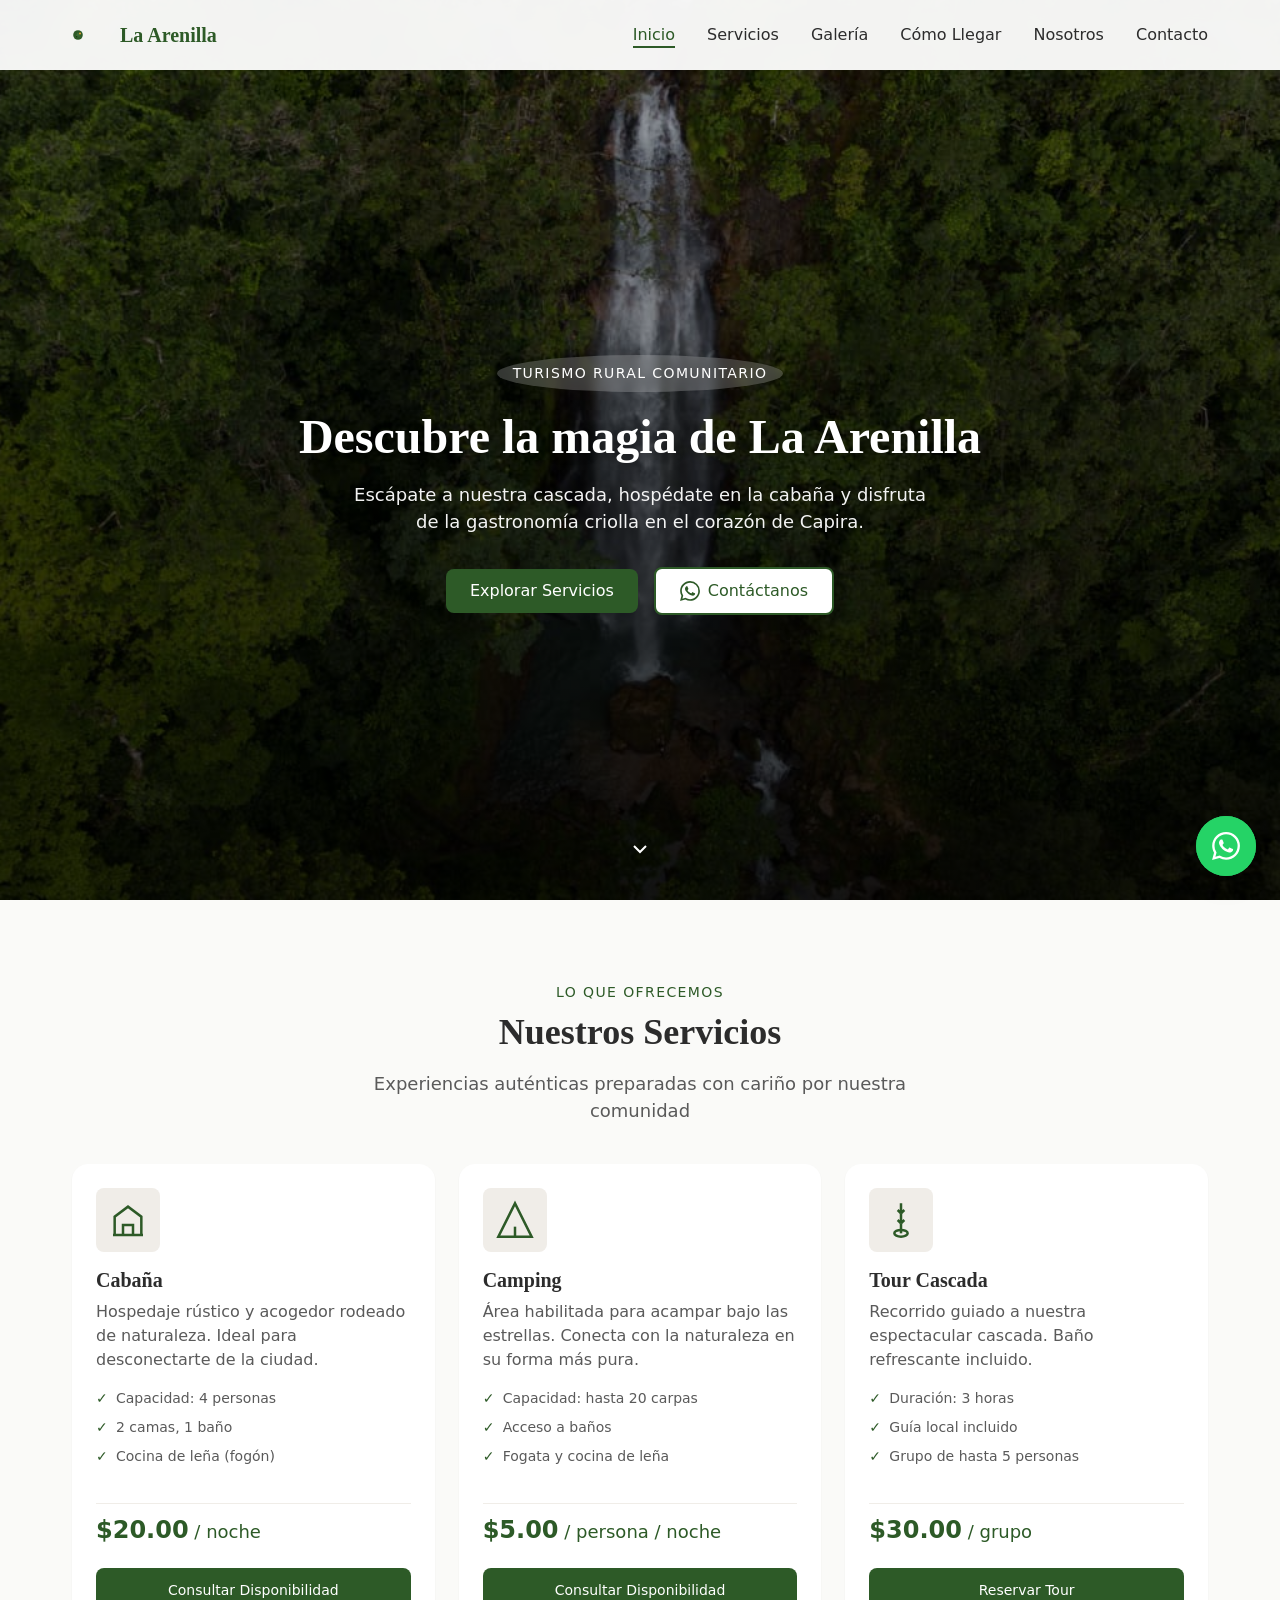
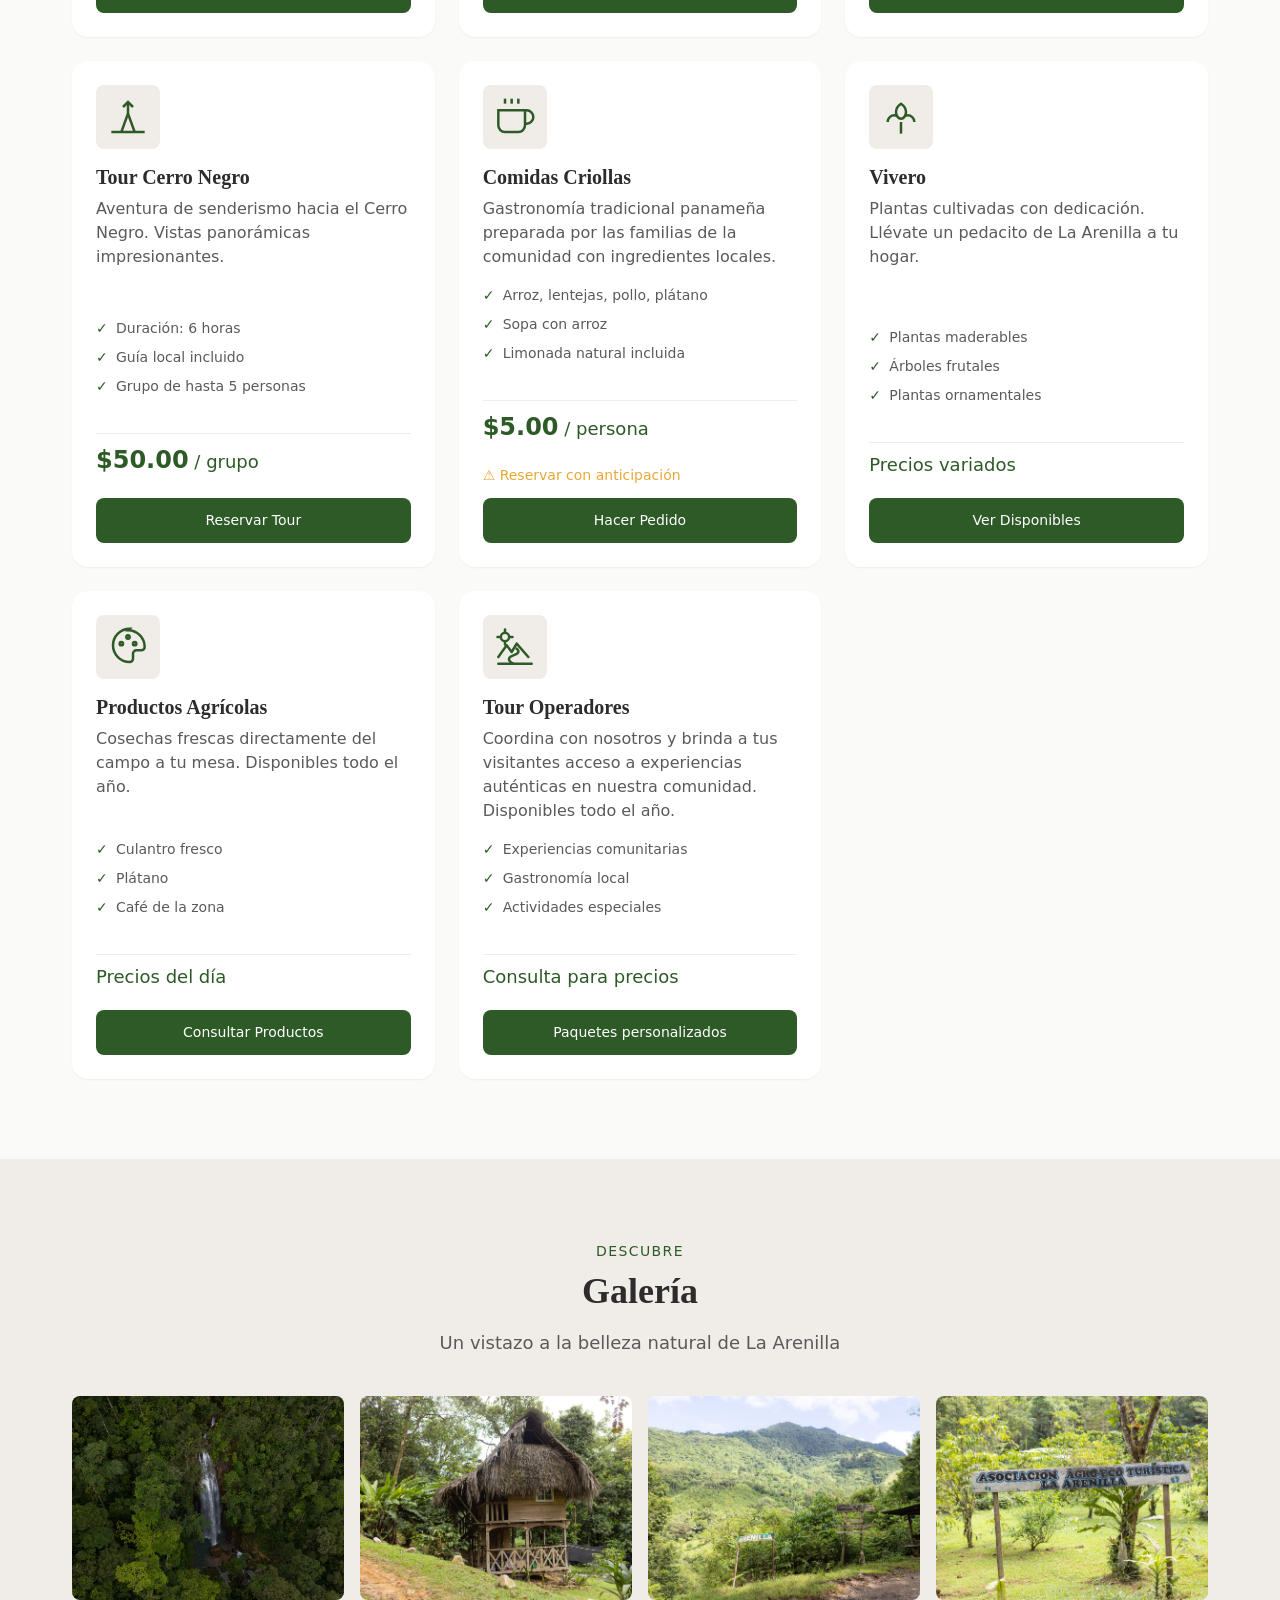
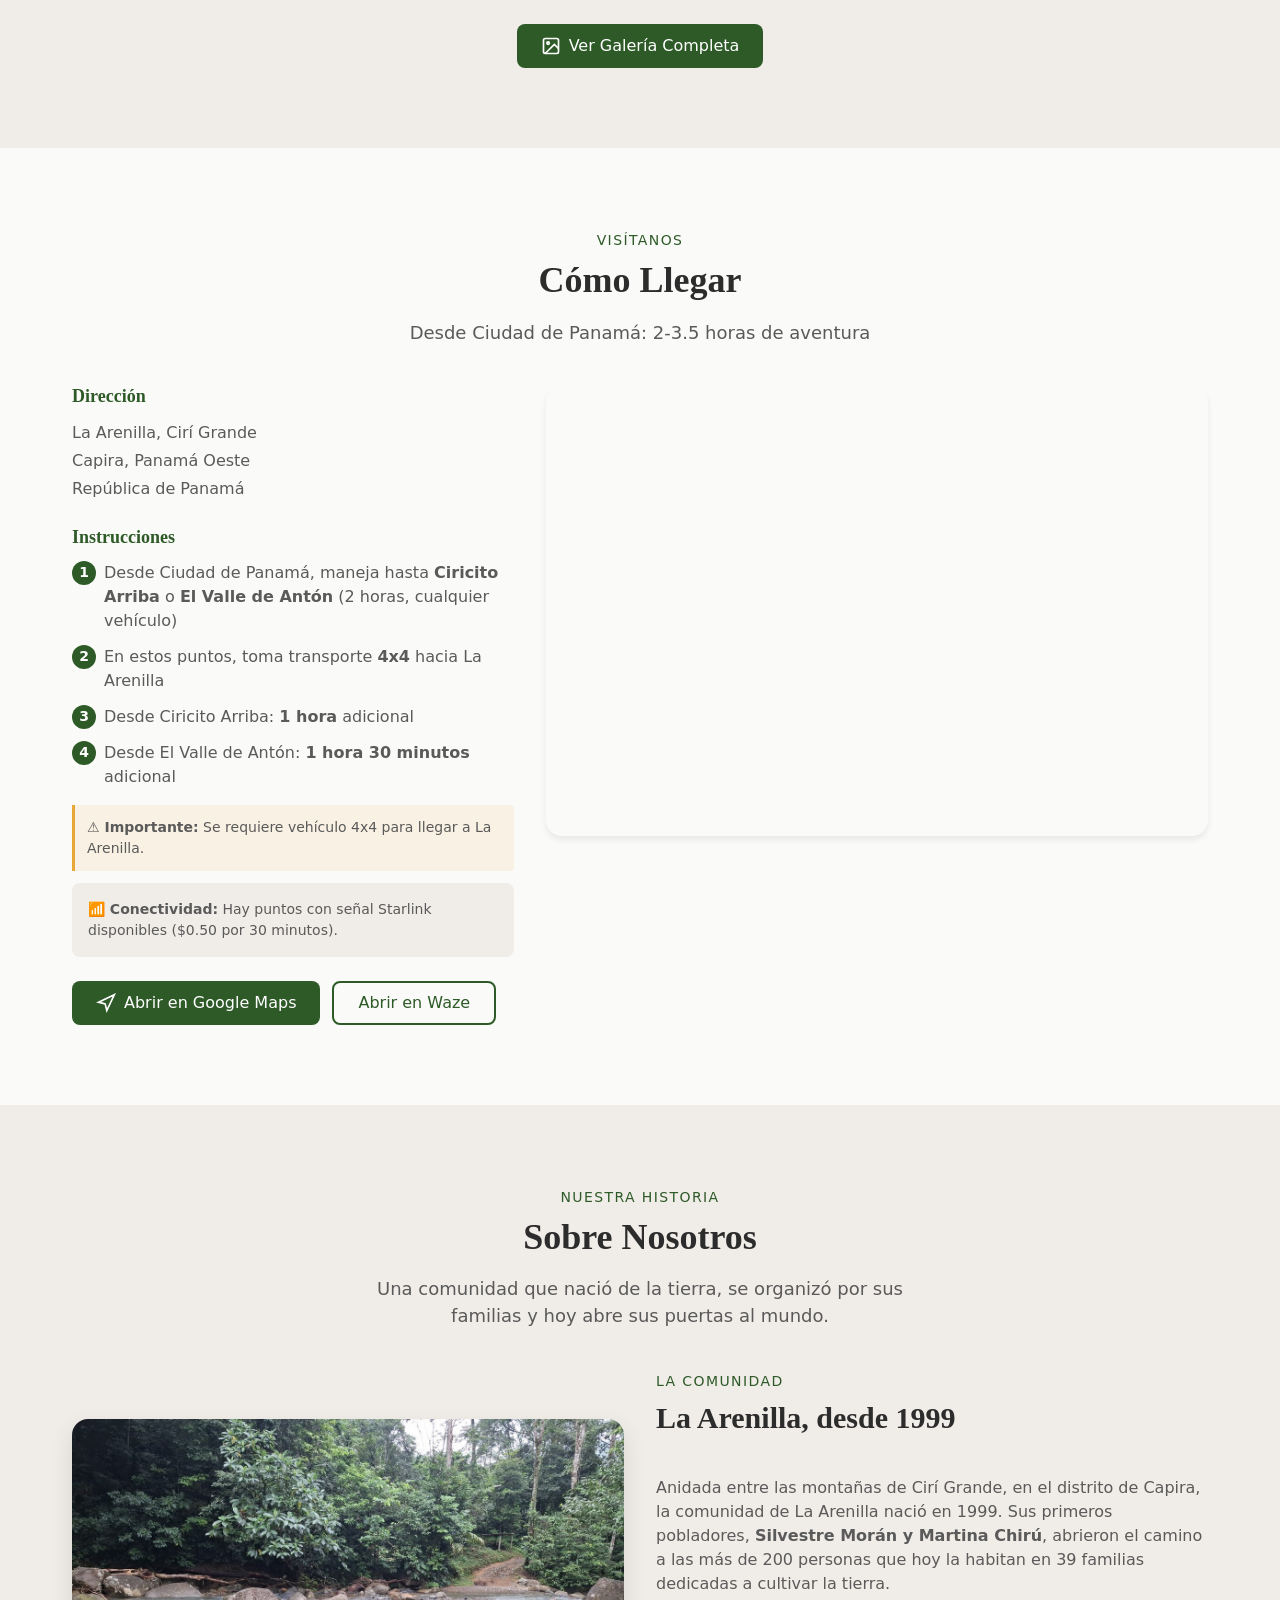
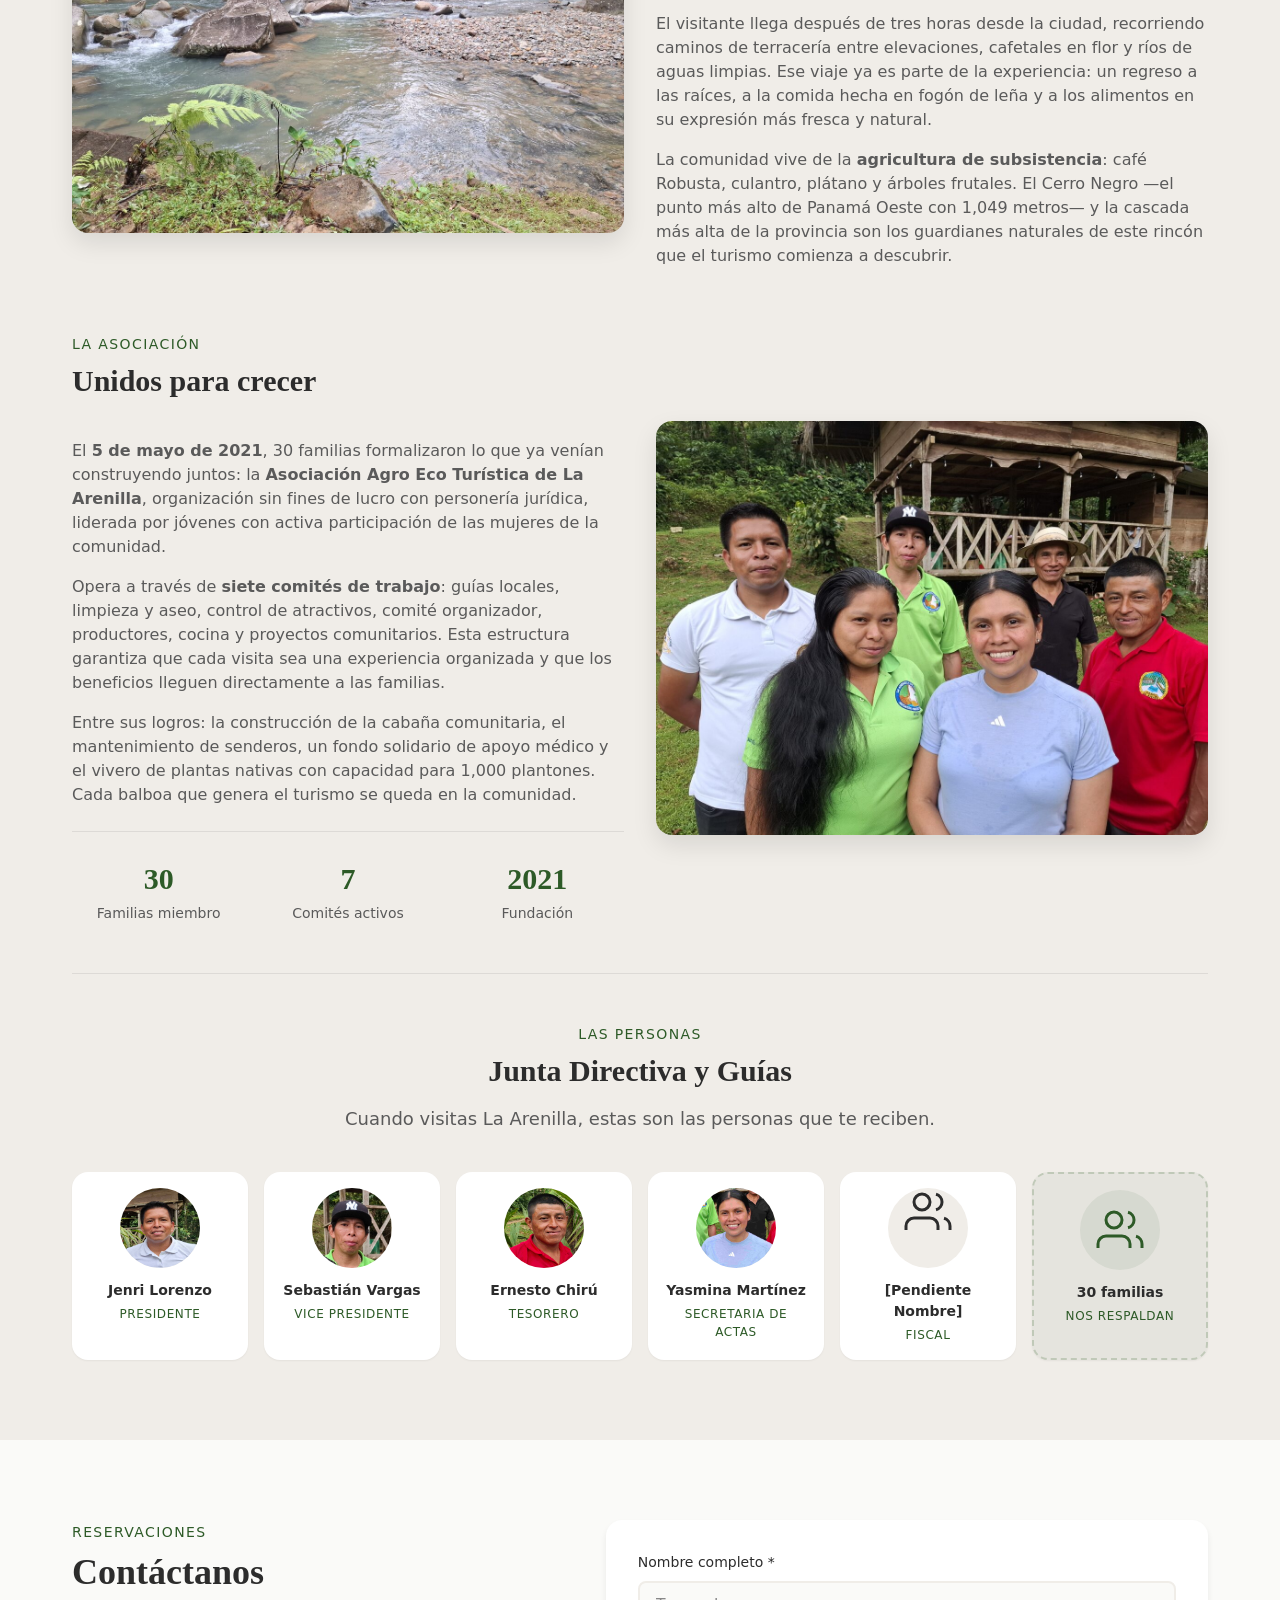
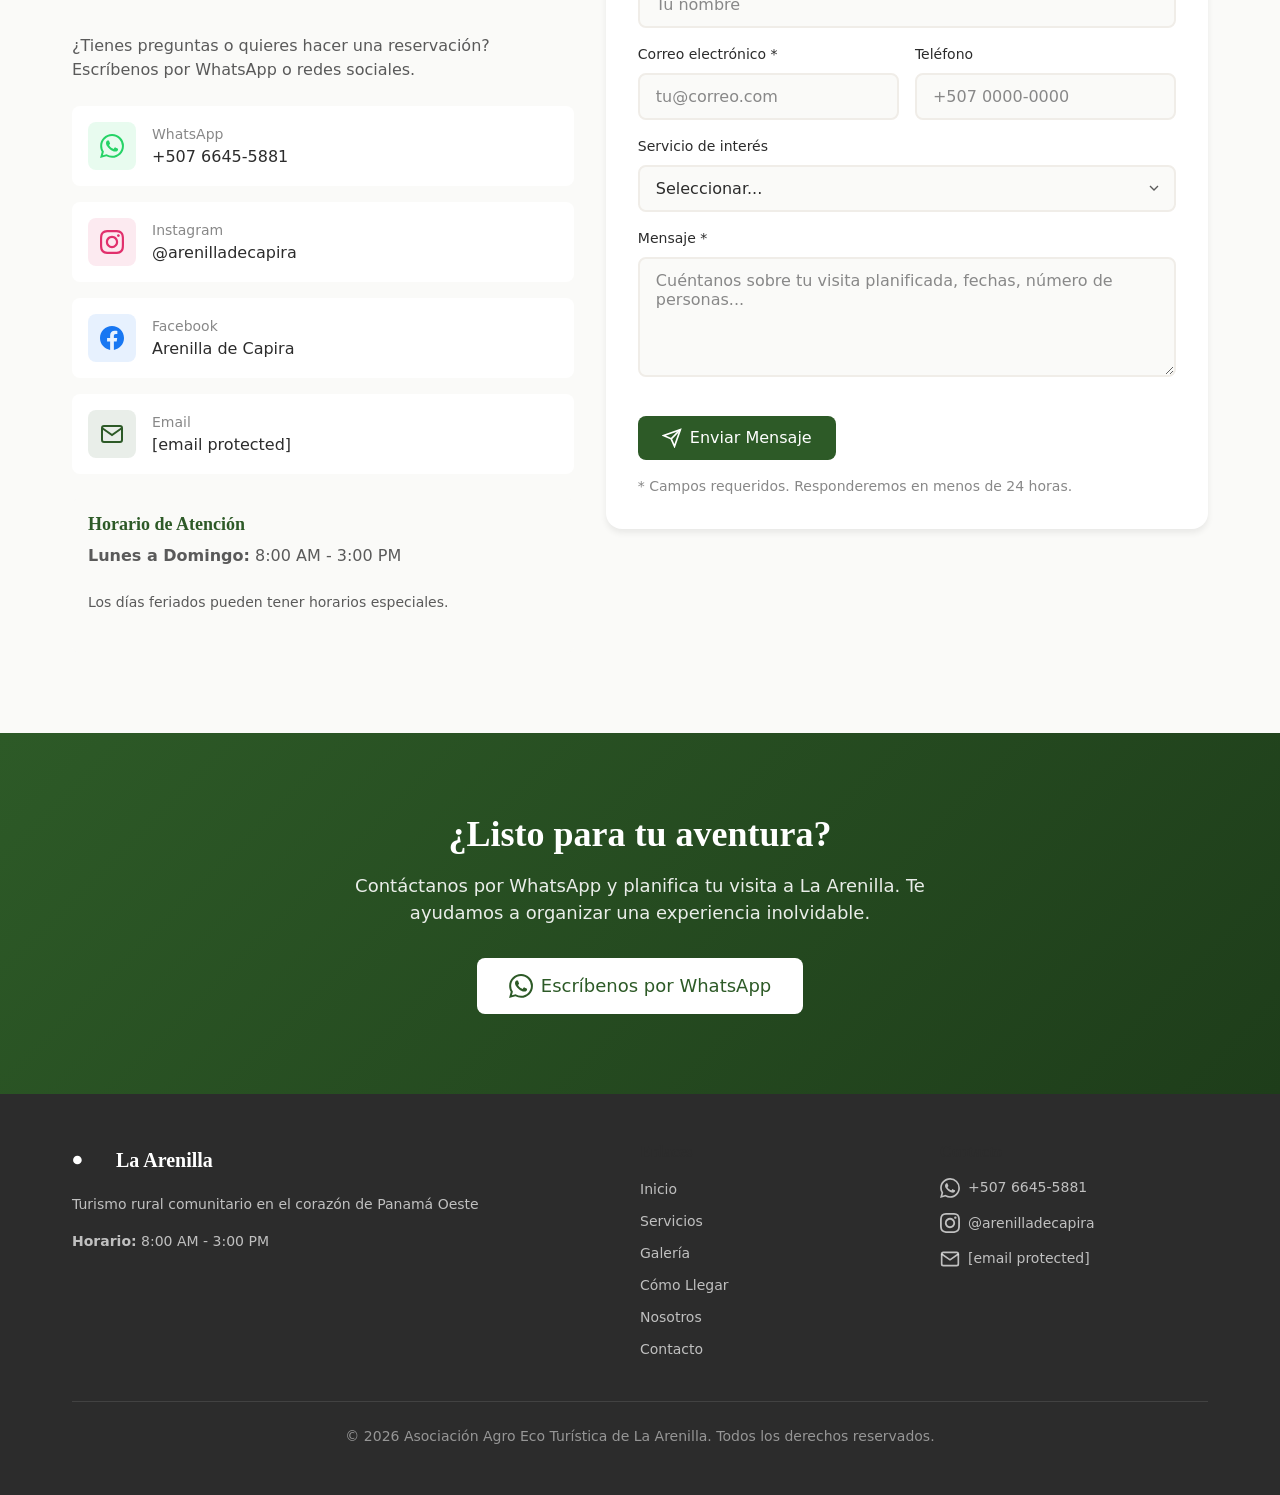
==== docs/index.html @ 71d69a24 "actualizacion precios tour operadores" ====
<!DOCTYPE html>
<html lang="es">
<head>
    <!-- Google tag (gtag.js) -->
    <script async src="https://www.googletagmanager.com/gtag/js?id=G-XRJ4J4N73L"></script>
    <script>
        window.dataLayer = window.dataLayer || [];
        function gtag(){dataLayer.push(arguments);}
        gtag('js', new Date());
        gtag('config', 'G-XRJ4J4N73L');
    </script>
    
    <meta charset="UTF-8">
    <meta name="viewport" content="width=device-width, initial-scale=1.0">
    <meta name="description" content="La Arenilla - Turismo rural comunitario en Capira, Panamá Oeste. Cascada, cabaña, camping, guías turísticos, comidas criollas y productos agrícolas frescos.">
    <meta name="keywords" content="turismo rural Panamá, ecoturismo Capira, camping Panamá Oeste, agroturismo Panamá, cabaña rural Panamá, cascada La Arenilla">
    <meta name="author" content="Asociación Agro Eco Turística de La Arenilla">
    <meta name="robots" content="index, follow">
    
    <!-- Open Graph -->
    <meta property="og:title" content="La Arenilla - Turismo Rural Comunitario">
    <meta property="og:description" content="Vive la experiencia del campo panameño. Cascada, cabaña, camping, guías turísticos y gastronomía criolla en Capira.">
    <meta property="og:image" content="assets/img/hero.jpg">
    <meta property="og:url" content="https://arenilla.online/">
    <meta property="og:type" content="website">
    <meta property="og:locale" content="es_PA">
    
    <!-- Favicon -->
    <link rel="icon" type="image/svg+xml" href="assets/favicon.svg">
    <link rel="apple-touch-icon" href="assets/apple-touch-icon.png">
    
    <!-- Preconnect para Google Maps -->
    <link rel="preconnect" href="https://maps.googleapis.com">
    
    <!-- CSS -->
    <link rel="stylesheet" href="css/styles.css">
    
    <title>La Arenilla | Turismo Rural en Capira, Panamá</title>
    
    <!-- Schema.org - Negocio Local -->
    <script type="application/ld+json">
    {
        "@context": "https://schema.org",
        "@type": "TouristAttraction",
        "name": "Asociación Agro Eco Turística de La Arenilla",
        "description": "Turismo rural comunitario con cascada, cabaña, camping, guías turísticos y gastronomía criolla en Capira, Panamá Oeste.",
        "address": {
            "@type": "PostalAddress",
            "addressLocality": "La Arenilla, Cirí Grande",
            "addressRegion": "Panamá Oeste",
            "addressCountry": "PA"
        },
        "geo": {
            "@type": "GeoCoordinates",
            "latitude": "8.721775",
            "longitude": "-80.100841"
        },
        "openingHours": "Mo-Su 08:00-15:00",
        "telephone": "+507-6645-5881",
        "email": "contacto@arenilla.online",
        "priceRange": "$",
        "image": "assets/img/hero.jpg",
        "sameAs": [
            "https://instagram.com/arenilladecapira",
            "https://www.facebook.com/100057382001965"
        ],
        "amenityFeature": [
            {"@type": "LocationFeatureSpecification", "name": "Cascada"},
            {"@type": "LocationFeatureSpecification", "name": "Cabaña"},
            {"@type": "LocationFeatureSpecification", "name": "Área de Camping"},
            {"@type": "LocationFeatureSpecification", "name": "Guías Turísticos"},
            {"@type": "LocationFeatureSpecification", "name": "Restaurante"}
        ]
    }
    </script>
</head>
<body>
    <!-- Navegación Principal -->
    <header class="header" id="header">
        <nav class="nav container">
            <a href="#" class="nav__logo">
                <img src="assets/img/logo.svg" alt="La Arenilla" class="nav__logo-img">
                <span class="nav__logo-text">La Arenilla</span>
            </a>
            
            <div class="nav__menu" id="nav-menu">
                <ul class="nav__list">
                    <li class="nav__item">
                        <a href="#inicio" class="nav__link active">Inicio</a>
                    </li>
                    <li class="nav__item">
                        <a href="#servicios" class="nav__link">Servicios</a>
                    </li>
                    <li class="nav__item">
                        <a href="#galeria" class="nav__link">Galería</a>
                    </li>
                    <li class="nav__item">
                        <a href="#ubicacion" class="nav__link">Cómo Llegar</a>
                    </li>
                    <li class="nav__item">
                        <a href="#nosotros" class="nav__link">Nosotros</a>
                    </li>
                    <li class="nav__item">
                        <a href="#contacto" class="nav__link">Contacto</a>
                    </li>
                </ul>
                
                <button class="nav__close" id="nav-close" aria-label="Cerrar menú">
                    <svg width="24" height="24" viewBox="0 0 24 24" fill="none" stroke="currentColor" stroke-width="2">
                        <line x1="18" y1="6" x2="6" y2="18"></line>
                        <line x1="6" y1="6" x2="18" y2="18"></line>
                    </svg>
                </button>
            </div>
            
            <button class="nav__toggle" id="nav-toggle" aria-label="Abrir menú">
                <svg width="24" height="24" viewBox="0 0 24 24" fill="none" stroke="currentColor" stroke-width="2">
                    <line x1="3" y1="6" x2="21" y2="6"></line>
                    <line x1="3" y1="12" x2="21" y2="12"></line>
                    <line x1="3" y1="18" x2="21" y2="18"></line>
                </svg>
            </button>
        </nav>
    </header>

    <main>
        <!-- Hero Section -->
        <section class="hero" id="inicio">
            <div class="hero__bg">
                <picture>
                    <source srcset="assets/img/hero.jpg" media="(min-width: 769px)">
                    <img src="assets/img/hero.jpg" alt="Cascada de La Arenilla vista aérea" class="hero__img" loading="eager">
                </picture>
                <div class="hero__overlay"></div>
            </div>
            
            <div class="hero__content container">
                <span class="hero__badge">Turismo Rural Comunitario</span>
                <h1 class="hero__title">Descubre la magia de La Arenilla</h1>
                <p class="hero__description">
                    Escápate a nuestra cascada, hospédate en la cabaña y disfruta 
                    de la gastronomía criolla en el corazón de Capira.
                </p>
                <div class="hero__actions">
                    <a href="#servicios" class="btn btn--primary">Explorar Servicios</a>
                    <a href="https://wa.me/50766455881?text=Hola,%20me%20interesa%20visitar%20La%20Arenilla" 
                       class="btn btn--secondary" 
                       target="_blank" 
                       rel="noopener noreferrer">
                        <svg width="20" height="20" viewBox="0 0 24 24" fill="currentColor">
                            <path d="M17.472 14.382c-.297-.149-1.758-.867-2.03-.967-.273-.099-.471-.148-.67.15-.197.297-.767.966-.94 1.164-.173.199-.347.223-.644.075-.297-.15-1.255-.463-2.39-1.475-.883-.788-1.48-1.761-1.653-2.059-.173-.297-.018-.458.13-.606.134-.133.298-.347.446-.52.149-.174.198-.298.298-.497.099-.198.05-.371-.025-.52-.075-.149-.669-1.612-.916-2.207-.242-.579-.487-.5-.669-.51-.173-.008-.371-.01-.57-.01-.198 0-.52.074-.792.372-.272.297-1.04 1.016-1.04 2.479 0 1.462 1.065 2.875 1.213 3.074.149.198 2.096 3.2 5.077 4.487.709.306 1.262.489 1.694.625.712.227 1.36.195 1.871.118.571-.085 1.758-.719 2.006-1.413.248-.694.248-1.289.173-1.413-.074-.124-.272-.198-.57-.347m-5.421 7.403h-.004a9.87 9.87 0 01-5.031-1.378l-.361-.214-3.741.982.998-3.648-.235-.374a9.86 9.86 0 01-1.51-5.26c.001-5.45 4.436-9.884 9.888-9.884 2.64 0 5.122 1.03 6.988 2.898a9.825 9.825 0 012.893 6.994c-.003 5.45-4.437 9.884-9.885 9.884m8.413-18.297A11.815 11.815 0 0012.05 0C5.495 0 .16 5.335.157 11.892c0 2.096.547 4.142 1.588 5.945L.057 24l6.305-1.654a11.882 11.882 0 005.683 1.448h.005c6.554 0 11.89-5.335 11.893-11.893a11.821 11.821 0 00-3.48-8.413z"/>
                        </svg>
                        Contáctanos
                    </a>
                </div>
            </div>
            
            <a href="#servicios" class="hero__scroll" aria-label="Ir a servicios">
                <svg width="24" height="24" viewBox="0 0 24 24" fill="none" stroke="currentColor" stroke-width="2">
                    <polyline points="6 9 12 15 18 9"></polyline>
                </svg>
            </a>
        </section>

        <!-- Servicios -->
        <section class="servicios section" id="servicios">
            <div class="container">
                <header class="section__header">
                    <span class="section__badge">Lo que ofrecemos</span>
                    <h2 class="section__title">Nuestros Servicios</h2>
                    <p class="section__description">
                        Experiencias auténticas preparadas con cariño por nuestra comunidad
                    </p>
                </header>
                
                <div class="servicios__grid">
                    <!-- Cabaña -->
                    <article class="servicio-card">
                        <div class="servicio-card__icon">
                            <svg width="40" height="40" viewBox="0 0 24 24" fill="none" stroke="currentColor" stroke-width="1.5">
                                <path d="M3 21h18M4 21V10l8-6 8 6v11M9 21v-6h6v6"/>
                            </svg>
                        </div>
                        <h3 class="servicio-card__title">Cabaña</h3>
                        <p class="servicio-card__description">
                            Hospedaje rústico y acogedor rodeado de naturaleza. 
                            Ideal para desconectarte de la ciudad.
                        </p>
                        <ul class="servicio-card__features">
                            <li>Capacidad: 4 personas</li>
                            <li>2 camas, 1 baño</li>
                            <li>Cocina de leña (fogón)</li>
                        </ul>
                        <p class="servicio-card__precio"><strong>$20.00</strong> / noche</p>
                        <a href="https://wa.me/50766455881?text=Hola,%20me%20interesa%20reservar%20la%20cabaña" 
                           class="servicio-card__btn" 
                           target="_blank" 
                           rel="noopener noreferrer">
                            Consultar Disponibilidad
                        </a>
                    </article>
                    
                    <!-- Camping -->
                    <article class="servicio-card">
                        <div class="servicio-card__icon">
                            <svg width="40" height="40" viewBox="0 0 24 24" fill="none" stroke="currentColor" stroke-width="1.5">
                                <path d="M12 2L2 22h20L12 2z"/>
                                <path d="M12 22v-6"/>
                            </svg>
                        </div>
                        <h3 class="servicio-card__title">Camping</h3>
                        <p class="servicio-card__description">
                            Área habilitada para acampar bajo las estrellas. 
                            Conecta con la naturaleza en su forma más pura.
                        </p>
                        <ul class="servicio-card__features">
                            <li>Capacidad: hasta 20 carpas</li>
                            <li>Acceso a baños</li>
                            <li>Fogata y cocina de leña</li>
                        </ul>
                        <p class="servicio-card__precio"><strong>$5.00</strong> / persona / noche</p>
                        <a href="https://wa.me/50766455881?text=Hola,%20me%20interesa%20el%20área%20de%20camping" 
                           class="servicio-card__btn" 
                           target="_blank" 
                           rel="noopener noreferrer">
                            Consultar Disponibilidad
                        </a>
                    </article>
                    
                    <!-- Tour Cascada -->
                    <article class="servicio-card">
                        <div class="servicio-card__icon">
                            <svg width="40" height="40" viewBox="0 0 24 24" fill="none" stroke="currentColor" stroke-width="1.5">
                                <path d="M12 2v6m0 0l-2-2m2 2l2-2"/>
                                <path d="M12 8v6m0 0l-2-2m2 2l2-2"/>
                                <path d="M12 14v6"/>
                                <ellipse cx="12" cy="20" rx="4" ry="2"/>
                            </svg>
                        </div>
                        <h3 class="servicio-card__title">Tour Cascada</h3>
                        <p class="servicio-card__description">
                            Recorrido guiado a nuestra espectacular cascada. 
                            Baño refrescante incluido.
                        </p>
                        <ul class="servicio-card__features">
                            <li>Duración: 3 horas</li>
                            <li>Guía local incluido</li>
                            <li>Grupo de hasta 5 personas</li>
                        </ul>
                        <p class="servicio-card__precio"><strong>$30.00</strong> / grupo</p>
                        <a href="https://wa.me/50766455881?text=Hola,%20me%20interesa%20el%20tour%20a%20la%20cascada" 
                           class="servicio-card__btn" 
                           target="_blank" 
                           rel="noopener noreferrer">
                            Reservar Tour
                        </a>
                    </article>
                    
                    <!-- Tour Cerro Negro -->
                    <article class="servicio-card">
                        <div class="servicio-card__icon">
                            <svg width="40" height="40" viewBox="0 0 24 24" fill="none" stroke="currentColor" stroke-width="1.5">
                                <path d="M8 21l4-11 4 11"/>
                                <path d="M2 21h20"/>
                                <path d="M12 10V3"/>
                                <path d="M9 6l3-3 3 3"/>
                            </svg>
                        </div>
                        <h3 class="servicio-card__title">Tour Cerro Negro</h3>
                        <p class="servicio-card__description">
                            Aventura de senderismo hacia el Cerro Negro. 
                            Vistas panorámicas impresionantes.
                        </p>
                        <ul class="servicio-card__features">
                            <li>Duración: 6 horas</li>
                            <li>Guía local incluido</li>
                            <li>Grupo de hasta 5 personas</li>
                        </ul>
                        <p class="servicio-card__precio"><strong>$50.00</strong> / grupo</p>
                        <a href="https://wa.me/50766455881?text=Hola,%20me%20interesa%20el%20tour%20al%20Cerro%20Negro" 
                           class="servicio-card__btn" 
                           target="_blank" 
                           rel="noopener noreferrer">
                            Reservar Tour
                        </a>
                    </article>
                    
                    <!-- Comidas Criollas -->
                    <article class="servicio-card">
                        <div class="servicio-card__icon">
                            <svg width="40" height="40" viewBox="0 0 24 24" fill="none" stroke="currentColor" stroke-width="1.5">
                                <path d="M18 8h1a4 4 0 0 1 0 8h-1"/>
                                <path d="M2 8h16v9a4 4 0 0 1-4 4H6a4 4 0 0 1-4-4V8z"/>
                                <line x1="6" y1="1" x2="6" y2="4"/>
                                <line x1="10" y1="1" x2="10" y2="4"/>
                                <line x1="14" y1="1" x2="14" y2="4"/>
                            </svg>
                        </div>
                        <h3 class="servicio-card__title">Comidas Criollas</h3>
                        <p class="servicio-card__description">
                            Gastronomía tradicional panameña preparada por las familias 
                            de la comunidad con ingredientes locales.
                        </p>
                        <ul class="servicio-card__features">
                            <li>Arroz, lentejas, pollo, plátano</li>
                            <li>Sopa con arroz</li>
                            <li>Limonada natural incluida</li>
                        </ul>
                        <p class="servicio-card__precio"><strong>$5.00</strong> / persona</p>
                        <p class="servicio-card__nota">⚠️ Reservar con anticipación</p>
                        <a href="https://wa.me/50766455881?text=Hola,%20me%20interesa%20reservar%20comida%20criolla" 
                           class="servicio-card__btn" 
                           target="_blank" 
                           rel="noopener noreferrer">
                            Hacer Pedido
                        </a>
                    </article>
                    
                    <!-- Vivero -->
                    <article class="servicio-card">
                        <div class="servicio-card__icon">
                            <svg width="40" height="40" viewBox="0 0 24 24" fill="none" stroke="currentColor" stroke-width="1.5">
                                <path d="M12 22v-7"/>
                                <path d="M9 9c0-3 3-5 3-5s3 2 3 5c0 2.5-1.5 4-3 4s-3-1.5-3-4z"/>
                                <path d="M4 15c0-2.5 2-4 4-4 .5 0 1 .1 1.5.3"/>
                                <path d="M14.5 11.3c.5-.2 1-.3 1.5-.3 2 0 4 1.5 4 4"/>
                            </svg>
                        </div>
                        <h3 class="servicio-card__title">Vivero</h3>
                        <p class="servicio-card__description">
                            Plantas cultivadas con dedicación. 
                            Llévate un pedacito de La Arenilla a tu hogar.
                        </p>
                        <ul class="servicio-card__features">
                            <li>Plantas maderables</li>
                            <li>Árboles frutales</li>
                            <li>Plantas ornamentales</li>
                        </ul>
                        <p class="servicio-card__precio">Precios variados</p>
                        <a href="https://wa.me/50766455881?text=Hola,%20me%20interesan%20las%20plantas%20del%20vivero" 
                           class="servicio-card__btn" 
                           target="_blank" 
                           rel="noopener noreferrer">
                            Ver Disponibles
                        </a>
                    </article>
                    
                    <!-- Productos Agrícolas -->
                    <article class="servicio-card">
                        <div class="servicio-card__icon">
                            <svg width="40" height="40" viewBox="0 0 24 24" fill="none" stroke="currentColor" stroke-width="1.5">
                                <path d="M12 2a10 10 0 0 1 10 10 2 2 0 0 1-2 2h-3a2 2 0 0 0-2 2v3a2 2 0 0 1-2 2 10 10 0 0 1-10-10 10 10 0 0 1 10-10z"/>
                                <circle cx="8" cy="10" r="1"/>
                                <circle cx="16" cy="10" r="1"/>
                                <circle cx="12" cy="6" r="1"/>
                            </svg>
                        </div>
                        <h3 class="servicio-card__title">Productos Agrícolas</h3>
                        <p class="servicio-card__description">
                            Cosechas frescas directamente del campo a tu mesa. 
                            Disponibles todo el año.
                        </p>
                        <ul class="servicio-card__features">
                            <li>Culantro fresco</li>
                            <li>Plátano</li>
                            <li>Café de la zona</li>
                        </ul>
                        <p class="servicio-card__precio">Precios del día</p>
                        <a href="https://wa.me/50766455881?text=Hola,%20me%20interesan%20los%20productos%20agrícolas" 
                           class="servicio-card__btn" 
                           target="_blank" 
                           rel="noopener noreferrer">
                            Consultar Productos
                        </a>
                    </article>

                    <!-- Tour Operadores -->
                    <article class="servicio-card">
                        <div class="servicio-card__icon">
                            <svg
                                width="40"
                                height="40"
                                viewBox="0 0 24 24"
                                fill="none"
                                stroke="currentColor"
                                stroke-width="1.5"
                                stroke-linecap="round"
                                stroke-linejoin="round"
                                role="img"
                                aria-label="Tour operadores bienvenidos"
                            >
                                <!-- Sol -->
                                <circle cx="6" cy="6" r="2.5"/>
                                <path d="M6 1.5v1"/>
                                <path d="M6 9.5v1"/>
                                <path d="M1.5 6h1"/>
                                <path d="M9.5 6h1"/>

                                <!-- Montañas -->
                                <path d="M2 18l5-7 3 4 3-5 7 8"/>

                                <!-- Sendero -->
                                <path d="M11 22c-4-2-3-4 0-5s4-2 2-4"/>

                                <!-- Suelo -->
                                <path d="M2 22h20"/>
                            </svg>
                        </div>
                        <h3 class="servicio-card__title">Tour Operadores</h3>
                        <p class="servicio-card__description">
                            Coordina con nosotros y brinda a tus visitantes acceso a experiencias auténticas en nuestra comunidad. 
                            Disponibles todo el año.
                        </p>
                        <ul class="servicio-card__features">
                            <li>Experiencias comunitarias</li>
                            <li>Gastronomía local</li>
                            <li>Actividades especiales</li>
                        </ul>
                        <p class="servicio-card__precio">Consulta para precios</p>
                        <a href="https://wa.me/50766455881?text=Hola,%20soy%20operador%20y%20me%20interesan%20los%20tours" 
                           class="servicio-card__btn" 
                           target="_blank" 
                           rel="noopener noreferrer">
                            Paquetes personalizados
                        </a>
                    </article>


                </div>
            </div>
        </section>

        <!-- Galería Preview -->
        <section class="galeria section section--alt" id="galeria">
            <div class="container">
                <header class="section__header">
                    <span class="section__badge">Descubre</span>
                    <h2 class="section__title">Galería</h2>
                    <p class="section__description">
                        Un vistazo a la belleza natural de La Arenilla
                    </p>
                </header>
                
                <div class="galeria-preview__grid">
                    <figure class="galeria__item" data-category="paisajes">
                        <img src="assets/img/galeria/cascada-aerea.jpg" 
                             alt="Vista aérea de la cascada de La Arenilla" 
                             class="galeria__img"
                             loading="lazy">
                        <figcaption class="galeria__caption">Cascada</figcaption>
                    </figure>
                    
                    <figure class="galeria__item" data-category="comunidad">
                        <img src="assets/img/galeria/cabana.jpg" 
                             alt="Cabaña rústica con techo de palma" 
                             class="galeria__img"
                             loading="lazy">
                        <figcaption class="galeria__caption">Cabaña</figcaption>
                    </figure>
                    
                    <figure class="galeria__item" data-category="paisajes">
                        <img src="assets/img/galeria/entrada.jpg" 
                             alt="Entrada a La Arenilla con vista a las montañas" 
                             class="galeria__img"
                             loading="lazy">
                        <figcaption class="galeria__caption">Paisajes</figcaption>
                    </figure>
                    
                    <figure class="galeria__item" data-category="comunidad">
                        <img src="assets/img/galeria/letrero.jpg" 
                             alt="Letrero de la Asociación Agro Eco Turística" 
                             class="galeria__img"
                             loading="lazy">
                        <figcaption class="galeria__caption">Comunidad</figcaption>
                    </figure>
                </div>
                
                <div class="galeria-preview__more">
                    <a href="galeria.html" class="btn btn--primary">
                        <svg width="20" height="20" viewBox="0 0 24 24" fill="none" stroke="currentColor" stroke-width="2">
                            <rect x="3" y="3" width="18" height="18" rx="2" ry="2"></rect>
                            <circle cx="8.5" cy="8.5" r="1.5"></circle>
                            <polyline points="21 15 16 10 5 21"></polyline>
                        </svg>
                        Ver Galería Completa
                    </a>
                </div>
            </div>
        </section>

        <!-- Ubicación -->
        <section class="ubicacion section" id="ubicacion">
            <div class="container">
                <header class="section__header">
                    <span class="section__badge">Visítanos</span>
                    <h2 class="section__title">Cómo Llegar</h2>
                    <p class="section__description">
                        Desde Ciudad de Panamá: 2-3.5 horas de aventura
                    </p>
                </header>
                
                <div class="ubicacion__content">
                    <div class="ubicacion__info">
                        <div class="ubicacion__direccion">
                            <h3>Dirección</h3>
                            <address>
                                La Arenilla, Cirí Grande<br>
                                Capira, Panamá Oeste<br>
                                República de Panamá
                            </address>
                        </div>
                        
                        <div class="ubicacion__instrucciones">
                            <h3>Instrucciones</h3>
                            <ol class="ubicacion__pasos">
                                <li>Desde Ciudad de Panamá, maneja hasta <strong>Ciricito Arriba</strong> o <strong>El Valle de Antón</strong> (2 horas, cualquier vehículo)</li>
                                <li>En estos puntos, toma transporte <strong>4x4</strong> hacia La Arenilla</li>
                                <li>Desde Ciricito Arriba: <strong>1 hora</strong> adicional</li>
                                <li>Desde El Valle de Antón: <strong>1 hora 30 minutos</strong> adicional</li>
                            </ol>
                            <div class="ubicacion__alertas">
                                <p class="ubicacion__nota ubicacion__nota--importante">
                                    <strong>⚠️ Importante:</strong> Se requiere vehículo 4x4 para llegar a La Arenilla.
                                </p>
                                <p class="ubicacion__nota">
                                    <strong>📶 Conectividad:</strong> Hay puntos con señal Starlink disponibles ($0.50 por 30 minutos).
                                </p>
                            </div>
                        </div>
                        
                        <div class="ubicacion__acciones">
                            <a href="https://maps.google.com/?q=8.721775,-80.100841" 
                               class="btn btn--primary" 
                               target="_blank" 
                               rel="noopener noreferrer">
                                <svg width="20" height="20" viewBox="0 0 24 24" fill="none" stroke="currentColor" stroke-width="2">
                                    <polygon points="3 11 22 2 13 21 11 13 3 11"/>
                                </svg>
                                Abrir en Google Maps
                            </a>
                            <a href="https://waze.com/ul?ll=8.721775,-80.100841&navigate=yes" 
                               class="btn btn--outline" 
                               target="_blank" 
                               rel="noopener noreferrer">
                                Abrir en Waze
                            </a>
                        </div>
                    </div>
                    
                    <div class="ubicacion__mapa">
                        <iframe 
                            src="https://www.google.com/maps/embed?pb=!1m18!1m12!1m3!1d3000!2d-80.100841!3d8.721775!2m3!1f0!2f0!3f0!3m2!1i1024!2i768!4f13.1!3m3!1m2!1s0x0%3A0x0!2zOCU4NDMnMTguNCJOIDgwJUM2JzAzLjAiVw!5e0!3m2!1ses!2spa!4v1706500000000"
                            width="100%" 
                            height="450" 
                            style="border:0;" 
                            allowfullscreen="" 
                            loading="lazy"
                            title="Ubicación de La Arenilla en Google Maps"
                            referrerpolicy="no-referrer-when-downgrade">
                        </iframe>
                    </div>
                </div>
            </div>
        </section>

        <!-- Nosotros -->
        <section class="nosotros section section--alt" id="nosotros">
            <div class="container">

                <!-- Encabezado -->
                <header class="section__header">
                    <span class="section__badge">Nuestra Historia</span>
                    <h2 class="section__title">Sobre Nosotros</h2>
                    <p class="section__description">
                        Una comunidad que nació de la tierra, se organizó por sus familias 
                        y hoy abre sus puertas al mundo.
                    </p>
                </header>

                <!-- Bloque 1: La Comunidad -->
                <div class="nosotros__bloque">
                    <div class="nosotros__imagen">
                        <img src="assets/img/nosotros/comunidad_camino.jpg"
                             alt="Camino de entrada a La Arenilla entre montañas"
                             loading="lazy">
                    </div>
                    <div class="nosotros__texto">
                        <header class="section__header section__header--left">
                            <span class="section__badge">La Comunidad</span>
                            <h3 class="nosotros__subtitulo">La Arenilla, desde 1999</h3>
                        </header>
                        <p>
                            Anidada entre las montañas de Cirí Grande, en el distrito de Capira, 
                            la comunidad de La Arenilla nació en 1999. Sus primeros 
                            pobladores, <strong>Silvestre Morán y Martina Chirú</strong>, 
                            abrieron el camino a las más de 200 personas que hoy la habitan 
                            en 39 familias dedicadas a cultivar la tierra.
                        </p>
                        <p>
                            El visitante llega después de tres horas desde la ciudad, 
                            recorriendo caminos de terracería entre elevaciones, cafetales 
                            en flor y ríos de aguas limpias. Ese viaje ya es parte de la 
                            experiencia: un regreso a las raíces, a la comida hecha en fogón 
                            de leña y a los alimentos en su expresión más fresca y natural.
                        </p>
                        <p>
                            La comunidad vive de la <strong>agricultura de subsistencia</strong>: 
                            café Robusta, culantro, plátano y árboles frutales. El Cerro Negro 
                            —el punto más alto de Panamá Oeste con 1,049 metros— y la cascada 
                            más alta de la provincia son los guardianes naturales de este 
                            rincón que el turismo comienza a descubrir.
                        </p>
                    </div>
                </div>

                <!-- Bloque 2: La Asociación -->
                <div class="nosotros__bloque nosotros__bloque--reverse">
                    <div class="nosotros__texto">
                        <header class="section__header section__header--left">
                            <span class="section__badge">La Asociación</span>
                            <h3 class="nosotros__subtitulo">Unidos para crecer</h3>
                        </header>
                        <p>
                            El <strong>5 de mayo de 2021</strong>, 30 familias formalizaron 
                            lo que ya venían construyendo juntos: la 
                            <strong>Asociación Agro Eco Turística de La Arenilla</strong>, 
                            organización sin fines de lucro con personería jurídica, liderada 
                            por jóvenes con activa participación de las mujeres de la comunidad.
                        </p>
                        <p>
                            Opera a través de <strong>siete comités de trabajo</strong>: 
                            guías locales, limpieza y aseo, control de atractivos, comité 
                            organizador, productores, cocina y proyectos comunitarios. 
                            Esta estructura garantiza que cada visita sea una experiencia 
                            organizada y que los beneficios lleguen directamente a las familias.
                        </p>
                        <p>
                            Entre sus logros: la construcción de la cabaña comunitaria, 
                            el mantenimiento de senderos, un fondo solidario de apoyo médico 
                            y el vivero de plantas nativas con capacidad para 1,000 plantones. 
                            Cada balboa que genera el turismo se queda en la comunidad.
                        </p>
                        <div class="nosotros__valores">
                            <div class="nosotros__valor">
                                <span class="nosotros__valor-numero">30</span>
                                <span class="nosotros__valor-texto">Familias miembro</span>
                            </div>
                            <div class="nosotros__valor">
                                <span class="nosotros__valor-numero">7</span>
                                <span class="nosotros__valor-texto">Comités activos</span>
                            </div>
                            <div class="nosotros__valor">
                                <span class="nosotros__valor-numero">2021</span>
                                <span class="nosotros__valor-texto">Fundación</span>
                            </div>
                        </div>
                    </div>
                    <div class="nosotros__imagen">
                        <img src="assets/img/nosotros/asociacion_junta.jpg"
                             alt="Miembros de la Asociación Agro Eco Turística de La Arenilla reunidos"
                             loading="lazy">
                    </div>
                </div>

                <!-- Bloque 3: Las Personas -->
                <div class="nosotros__junta">
                    <header class="section__header">
                        <span class="section__badge">Las Personas</span>
                        <h3 class="nosotros__subtitulo">Junta Directiva y Guías</h3>
                        <p class="section__description">
                            Cuando visitas La Arenilla, estas son las personas que te reciben.
                        </p>
                    </header>
                    <div class="nosotros__junta-grid">

                        <article class="nosotros__persona-card">
                            <div class="nosotros__persona-foto">
                                <img src="assets/img/nosotros/Jenri_Lorenzo-Presidente.jpg"
                                     alt="Presidente de la Asociación" loading="lazy">
                            </div>
                            <p class="nosotros__persona-nombre">Jenri Lorenzo</p>
                            <p class="nosotros__persona-cargo">Presidente</p>
                        </article>

                       <article class="nosotros__persona-card">
                            <div class="nosotros__persona-foto">
                                <img src="assets/img/nosotros/Sebastian-Vice_Presidente.jpg"
                                     alt="Sebastián, vice presidente de La Arenilla" loading="lazy">
                            </div>
                            <p class="nosotros__persona-nombre">Sebastián Vargas</p>
                            <p class="nosotros__persona-cargo">Vice Presidente</p>
                        </article>


                        <article class="nosotros__persona-card">
                            <div class="nosotros__persona-foto">
                                <img src="assets/img/nosotros/Tesorero.jpg"
                                     alt="Tesorero" loading="lazy">
                            </div>
                            <p class="nosotros__persona-nombre">Ernesto Chirú</p>
                            <p class="nosotros__persona-cargo">Tesorero</p>
                        </article>

                        <article class="nosotros__persona-card">
                            <div class="nosotros__persona-foto nosotros__persona-foto--placeholder">
                                <img src="assets/img/nosotros/Yasmina_Martinez-Vocal.jpg"
                                     alt="Secretario/a" loading="lazy">
                            </div>
                            <p class="nosotros__persona-nombre">Yasmina Martínez</p>
                            <p class="nosotros__persona-cargo">Secretaria de Actas</p>
                        </article>

 
                        <article class="nosotros__persona-card">
                            <div class="nosotros__persona-foto">
                                 <svg width="48" height="48" viewBox="0 0 24 24" fill="none" stroke="currentColor" stroke-width="1.5" aria-hidden="true">
                                    <path d="M17 21v-2a4 4 0 0 0-4-4H5a4 4 0 0 0-4 4v2"/>
                                    <circle cx="9" cy="7" r="4"/>
                                    <path d="M23 21v-2a4 4 0 0 0-3-3.87"/>
                                    <path d="M16 3.13a4 4 0 0 1 0 7.75"/>
                                </svg>                              
                                
                            </div>
                            <p class="nosotros__persona-nombre">[Pendiente Nombre]</p>
                            <p class="nosotros__persona-cargo">Fiscal</p>
                        </article>

                        <article class="nosotros__persona-card nosotros__persona-card--mas">
                            <div class="nosotros__persona-foto nosotros__persona-foto--grupo">
                                <svg width="48" height="48" viewBox="0 0 24 24" fill="none" stroke="currentColor" stroke-width="1.5" aria-hidden="true">
                                    <path d="M17 21v-2a4 4 0 0 0-4-4H5a4 4 0 0 0-4 4v2"/>
                                    <circle cx="9" cy="7" r="4"/>
                                    <path d="M23 21v-2a4 4 0 0 0-3-3.87"/>
                                    <path d="M16 3.13a4 4 0 0 1 0 7.75"/>
                                </svg>
                            </div>
                            <p class="nosotros__persona-nombre">30 familias</p>
                            <p class="nosotros__persona-cargo">nos respaldan</p>
                        </article>

                    </div><!-- /nosotros__junta-grid -->
                </div><!-- /nosotros__junta -->

            </div><!-- /container -->
        </section>

        <!-- Contacto -->
        <section class="contacto section" id="contacto">
            <div class="container">
                <div class="contacto__content">
                    <div class="contacto__info">
                        <header class="section__header section__header--left">
                            <span class="section__badge">Reservaciones</span>
                            <h2 class="section__title">Contáctanos</h2>
                        </header>
                        
                        <p>
                            ¿Tienes preguntas o quieres hacer una reservación? 
                            Escríbenos por WhatsApp o redes sociales.
                        </p>
                        
                        <div class="contacto__canales">
                            <a href="https://wa.me/50766455881" class="contacto__canal" target="_blank" rel="noopener noreferrer">
                                <div class="contacto__canal-icon contacto__canal-icon--whatsapp">
                                    <svg width="24" height="24" viewBox="0 0 24 24" fill="currentColor">
                                        <path d="M17.472 14.382c-.297-.149-1.758-.867-2.03-.967-.273-.099-.471-.148-.67.15-.197.297-.767.966-.94 1.164-.173.199-.347.223-.644.075-.297-.15-1.255-.463-2.39-1.475-.883-.788-1.48-1.761-1.653-2.059-.173-.297-.018-.458.13-.606.134-.133.298-.347.446-.52.149-.174.198-.298.298-.497.099-.198.05-.371-.025-.52-.075-.149-.669-1.612-.916-2.207-.242-.579-.487-.5-.669-.51-.173-.008-.371-.01-.57-.01-.198 0-.52.074-.792.372-.272.297-1.04 1.016-1.04 2.479 0 1.462 1.065 2.875 1.213 3.074.149.198 2.096 3.2 5.077 4.487.709.306 1.262.489 1.694.625.712.227 1.36.195 1.871.118.571-.085 1.758-.719 2.006-1.413.248-.694.248-1.289.173-1.413-.074-.124-.272-.198-.57-.347m-5.421 7.403h-.004a9.87 9.87 0 01-5.031-1.378l-.361-.214-3.741.982.998-3.648-.235-.374a9.86 9.86 0 01-1.51-5.26c.001-5.45 4.436-9.884 9.888-9.884 2.64 0 5.122 1.03 6.988 2.898a9.825 9.825 0 012.893 6.994c-.003 5.45-4.437 9.884-9.885 9.884m8.413-18.297A11.815 11.815 0 0012.05 0C5.495 0 .16 5.335.157 11.892c0 2.096.547 4.142 1.588 5.945L.057 24l6.305-1.654a11.882 11.882 0 005.683 1.448h.005c6.554 0 11.89-5.335 11.893-11.893a11.821 11.821 0 00-3.48-8.413z"/>
                                    </svg>
                                </div>
                                <div class="contacto__canal-text">
                                    <span class="contacto__canal-label">WhatsApp</span>
                                    <span class="contacto__canal-value">+507 6645-5881</span>
                                </div>
                            </a>
                            
                            <a href="https://instagram.com/arenilladecapira" class="contacto__canal" target="_blank" rel="noopener noreferrer">
                                <div class="contacto__canal-icon contacto__canal-icon--instagram">
                                    <svg width="24" height="24" viewBox="0 0 24 24" fill="currentColor">
                                        <path d="M12 2.163c3.204 0 3.584.012 4.85.07 3.252.148 4.771 1.691 4.919 4.919.058 1.265.069 1.645.069 4.849 0 3.205-.012 3.584-.069 4.849-.149 3.225-1.664 4.771-4.919 4.919-1.266.058-1.644.07-4.85.07-3.204 0-3.584-.012-4.849-.07-3.26-.149-4.771-1.699-4.919-4.92-.058-1.265-.07-1.644-.07-4.849 0-3.204.013-3.583.07-4.849.149-3.227 1.664-4.771 4.919-4.919 1.266-.057 1.645-.069 4.849-.069zm0-2.163c-3.259 0-3.667.014-4.947.072-4.358.2-6.78 2.618-6.98 6.98-.059 1.281-.073 1.689-.073 4.948 0 3.259.014 3.668.072 4.948.2 4.358 2.618 6.78 6.98 6.98 1.281.058 1.689.072 4.948.072 3.259 0 3.668-.014 4.948-.072 4.354-.2 6.782-2.618 6.979-6.98.059-1.28.073-1.689.073-4.948 0-3.259-.014-3.667-.072-4.947-.196-4.354-2.617-6.78-6.979-6.98-1.281-.059-1.69-.073-4.949-.073zm0 5.838c-3.403 0-6.162 2.759-6.162 6.162s2.759 6.163 6.162 6.163 6.162-2.759 6.162-6.163c0-3.403-2.759-6.162-6.162-6.162zm0 10.162c-2.209 0-4-1.79-4-4 0-2.209 1.791-4 4-4s4 1.791 4 4c0 2.21-1.791 4-4 4zm6.406-11.845c-.796 0-1.441.645-1.441 1.44s.645 1.44 1.441 1.44c.795 0 1.439-.645 1.439-1.44s-.644-1.44-1.439-1.44z"/>
                                    </svg>
                                </div>
                                <div class="contacto__canal-text">
                                    <span class="contacto__canal-label">Instagram</span>
                                    <span class="contacto__canal-value">@arenilladecapira</span>
                                </div>
                            </a>
                            
                            <a href="https://www.facebook.com/100057382001965" class="contacto__canal" target="_blank" rel="noopener noreferrer">
                                <div class="contacto__canal-icon contacto__canal-icon--facebook">
                                    <svg width="24" height="24" viewBox="0 0 24 24" fill="currentColor">
                                        <path d="M24 12.073c0-6.627-5.373-12-12-12s-12 5.373-12 12c0 5.99 4.388 10.954 10.125 11.854v-8.385H7.078v-3.47h3.047V9.43c0-3.007 1.792-4.669 4.533-4.669 1.312 0 2.686.235 2.686.235v2.953H15.83c-1.491 0-1.956.925-1.956 1.874v2.25h3.328l-.532 3.47h-2.796v8.385C19.612 23.027 24 18.062 24 12.073z"/>
                                    </svg>
                                </div>
                                <div class="contacto__canal-text">
                                    <span class="contacto__canal-label">Facebook</span>
                                    <span class="contacto__canal-value">Arenilla de Capira</span>
                                </div>
                            </a>
                            
                            <a href="/cdn-cgi/l/email-protection#14777b7a607577607b547566717a7d7878753a7b7a787d7a71" class="contacto__canal">
                                <div class="contacto__canal-icon contacto__canal-icon--email">
                                    <svg width="24" height="24" viewBox="0 0 24 24" fill="none" stroke="currentColor" stroke-width="2">
                                        <path d="M4 4h16c1.1 0 2 .9 2 2v12c0 1.1-.9 2-2 2H4c-1.1 0-2-.9-2-2V6c0-1.1.9-2 2-2z"/>
                                        <polyline points="22,6 12,13 2,6"/>
                                    </svg>
                                </div>
                                <div class="contacto__canal-text">
                                    <span class="contacto__canal-label">Email</span>
                                    <span class="contacto__canal-value"><span class="__cf_email__" data-cfemail="02616d6c766361766d426370676c6b6e6e632c6d6c6e6b6c67">[email&#160;protected]</span></span>
                                </div>
                            </a>
                        </div>
                        
                        <div class="contacto__horario">
                            <h3>Horario de Atención</h3>
                            <p><strong>Lunes a Domingo:</strong> 8:00 AM - 3:00 PM</p>
                            <p class="contacto__horario-nota">Los días feriados pueden tener horarios especiales.</p>
                        </div>
                    </div>
                    
                    <div class="contacto__formulario">
                        <form action="https://formspree.io/f/mqelryqj" method="POST" class="form" id="contact-form">
                            <div class="form__group">
                                <label for="nombre" class="form__label">Nombre completo *</label>
                                <input type="text" id="nombre" name="nombre" class="form__input" required placeholder="Tu nombre">
                            </div>
                            
                            <div class="form__row">
                                <div class="form__group">
                                    <label for="email" class="form__label">Correo electrónico *</label>
                                    <input type="email" id="email" name="email" class="form__input" required placeholder="tu@correo.com">
                                </div>
                                
                                <div class="form__group">
                                    <label for="telefono" class="form__label">Teléfono</label>
                                    <input type="tel" id="telefono" name="telefono" class="form__input" placeholder="+507 0000-0000">
                                </div>
                            </div>
                            
                            <div class="form__group">
                                <label for="servicio" class="form__label">Servicio de interés</label>
                                <select id="servicio" name="servicio" class="form__select">
                                    <option value="">Seleccionar...</option>
                                    <option value="cabana">Cabaña ($15/noche)</option>
                                    <option value="camping">Camping ($5/persona)</option>
                                    <option value="tour-cascada">Tour Cascada ($30/grupo)</option>
                                    <option value="tour-cerro">Tour Cerro Negro ($50/grupo)</option>
                                    <option value="comida">Comidas Criollas ($5/persona)</option>
                                    <option value="vivero">Vivero / Plantas</option>
                                    <option value="productos">Productos Agrícolas</option>
                                    <option value="otro">Otro</option>
                                </select>
                            </div>
                            
                            <div class="form__group">
                                <label for="mensaje" class="form__label">Mensaje *</label>
                                <textarea id="mensaje" name="mensaje" class="form__textarea" required rows="4" placeholder="Cuéntanos sobre tu visita planificada, fechas, número de personas..."></textarea>
                            </div>
                            
                            <input type="text" name="_gotcha" style="display:none">
                            
                            <button type="submit" class="btn btn--primary form__submit">
                                <svg width="20" height="20" viewBox="0 0 24 24" fill="none" stroke="currentColor" stroke-width="2">
                                    <line x1="22" y1="2" x2="11" y2="13"></line>
                                    <polygon points="22 2 15 22 11 13 2 9 22 2"></polygon>
                                </svg>
                                Enviar Mensaje
                            </button>
                        </form>
                        
                        <p class="form__note">
                            * Campos requeridos. Responderemos en menos de 24 horas.
                        </p>
                    </div>
                </div>
            </div>
        </section>

        <!-- CTA Final -->
        <section class="cta section">
            <div class="container">
                <div class="cta__content">
                    <h2 class="cta__title">¿Listo para tu aventura?</h2>
                    <p class="cta__description">
                        Contáctanos por WhatsApp y planifica tu visita a La Arenilla. 
                        Te ayudamos a organizar una experiencia inolvidable.
                    </p>
                    <a href="https://wa.me/50766455881?text=Hola,%20quiero%20planificar%20una%20visita%20a%20La%20Arenilla" 
                       class="btn btn--primary btn--large" 
                       target="_blank" 
                       rel="noopener noreferrer">
                        <svg width="24" height="24" viewBox="0 0 24 24" fill="currentColor">
                            <path d="M17.472 14.382c-.297-.149-1.758-.867-2.03-.967-.273-.099-.471-.148-.67.15-.197.297-.767.966-.94 1.164-.173.199-.347.223-.644.075-.297-.15-1.255-.463-2.39-1.475-.883-.788-1.48-1.761-1.653-2.059-.173-.297-.018-.458.13-.606.134-.133.298-.347.446-.52.149-.174.198-.298.298-.497.099-.198.05-.371-.025-.52-.075-.149-.669-1.612-.916-2.207-.242-.579-.487-.5-.669-.51-.173-.008-.371-.01-.57-.01-.198 0-.52.074-.792.372-.272.297-1.04 1.016-1.04 2.479 0 1.462 1.065 2.875 1.213 3.074.149.198 2.096 3.2 5.077 4.487.709.306 1.262.489 1.694.625.712.227 1.36.195 1.871.118.571-.085 1.758-.719 2.006-1.413.248-.694.248-1.289.173-1.413-.074-.124-.272-.198-.57-.347m-5.421 7.403h-.004a9.87 9.87 0 01-5.031-1.378l-.361-.214-3.741.982.998-3.648-.235-.374a9.86 9.86 0 01-1.51-5.26c.001-5.45 4.436-9.884 9.888-9.884 2.64 0 5.122 1.03 6.988 2.898a9.825 9.825 0 012.893 6.994c-.003 5.45-4.437 9.884-9.885 9.884m8.413-18.297A11.815 11.815 0 0012.05 0C5.495 0 .16 5.335.157 11.892c0 2.096.547 4.142 1.588 5.945L.057 24l6.305-1.654a11.882 11.882 0 005.683 1.448h.005c6.554 0 11.89-5.335 11.893-11.893a11.821 11.821 0 00-3.48-8.413z"/>
                        </svg>
                        Escríbenos por WhatsApp
                    </a>
                </div>
            </div>
        </section>
    </main>

    <!-- Footer -->
    <footer class="footer">
        <div class="container">
            <div class="footer__content">
                <div class="footer__brand">
                    <a href="#" class="footer__logo">
                        <img src="assets/img/logo.svg" alt="La Arenilla" class="footer__logo-img">
                        <span class="footer__logo-text">La Arenilla</span>
                    </a>
                    <p class="footer__tagline">
                        Turismo rural comunitario en el corazón de Panamá Oeste
                    </p>
                    <p class="footer__horario">
                        <strong>Horario:</strong> 8:00 AM - 3:00 PM
                    </p>
                </div>
                
                <nav class="footer__nav">
                    <h4 class="footer__nav-title">Enlaces</h4>
                    <ul class="footer__nav-list">
                        <li><a href="#inicio">Inicio</a></li>
                        <li><a href="#servicios">Servicios</a></li>
                        <li><a href="#galeria">Galería</a></li>
                        <li><a href="#ubicacion">Cómo Llegar</a></li>
                        <li><a href="#nosotros">Nosotros</a></li>
                        <li><a href="#contacto">Contacto</a></li>
                    </ul>
                </nav>
                
                <div class="footer__contacto">
                    <h4 class="footer__nav-title">Contacto</h4>
                    <ul class="footer__contacto-list">
                        <li>
                            <a href="https://wa.me/50766455881" target="_blank" rel="noopener noreferrer">
                                <svg width="20" height="20" viewBox="0 0 24 24" fill="currentColor">
                                    <path d="M17.472 14.382c-.297-.149-1.758-.867-2.03-.967-.273-.099-.471-.148-.67.15-.197.297-.767.966-.94 1.164-.173.199-.347.223-.644.075-.297-.15-1.255-.463-2.39-1.475-.883-.788-1.48-1.761-1.653-2.059-.173-.297-.018-.458.13-.606.134-.133.298-.347.446-.52.149-.174.198-.298.298-.497.099-.198.05-.371-.025-.52-.075-.149-.669-1.612-.916-2.207-.242-.579-.487-.5-.669-.51-.173-.008-.371-.01-.57-.01-.198 0-.52.074-.792.372-.272.297-1.04 1.016-1.04 2.479 0 1.462 1.065 2.875 1.213 3.074.149.198 2.096 3.2 5.077 4.487.709.306 1.262.489 1.694.625.712.227 1.36.195 1.871.118.571-.085 1.758-.719 2.006-1.413.248-.694.248-1.289.173-1.413-.074-.124-.272-.198-.57-.347m-5.421 7.403h-.004a9.87 9.87 0 01-5.031-1.378l-.361-.214-3.741.982.998-3.648-.235-.374a9.86 9.86 0 01-1.51-5.26c.001-5.45 4.436-9.884 9.888-9.884 2.64 0 5.122 1.03 6.988 2.898a9.825 9.825 0 012.893 6.994c-.003 5.45-4.437 9.884-9.885 9.884m8.413-18.297A11.815 11.815 0 0012.05 0C5.495 0 .16 5.335.157 11.892c0 2.096.547 4.142 1.588 5.945L.057 24l6.305-1.654a11.882 11.882 0 005.683 1.448h.005c6.554 0 11.89-5.335 11.893-11.893a11.821 11.821 0 00-3.48-8.413z"/>
                                </svg>
                                +507 6645-5881
                            </a>
                        </li>
                        <li>
                            <a href="https://instagram.com/arenilladecapira" target="_blank" rel="noopener noreferrer">
                                <svg width="20" height="20" viewBox="0 0 24 24" fill="currentColor">
                                    <path d="M12 2.163c3.204 0 3.584.012 4.85.07 3.252.148 4.771 1.691 4.919 4.919.058 1.265.069 1.645.069 4.849 0 3.205-.012 3.584-.069 4.849-.149 3.225-1.664 4.771-4.919 4.919-1.266.058-1.644.07-4.85.07-3.204 0-3.584-.012-4.849-.07-3.26-.149-4.771-1.699-4.919-4.92-.058-1.265-.07-1.644-.07-4.849 0-3.204.013-3.583.07-4.849.149-3.227 1.664-4.771 4.919-4.919 1.266-.057 1.645-.069 4.849-.069zm0-2.163c-3.259 0-3.667.014-4.947.072-4.358.2-6.78 2.618-6.98 6.98-.059 1.281-.073 1.689-.073 4.948 0 3.259.014 3.668.072 4.948.2 4.358 2.618 6.78 6.98 6.98 1.281.058 1.689.072 4.948.072 3.259 0 3.668-.014 4.948-.072 4.354-.2 6.782-2.618 6.979-6.98.059-1.28.073-1.689.073-4.948 0-3.259-.014-3.667-.072-4.947-.196-4.354-2.617-6.78-6.979-6.98-1.281-.059-1.69-.073-4.949-.073zm0 5.838c-3.403 0-6.162 2.759-6.162 6.162s2.759 6.163 6.162 6.163 6.162-2.759 6.162-6.163c0-3.403-2.759-6.162-6.162-6.162zm0 10.162c-2.209 0-4-1.79-4-4 0-2.209 1.791-4 4-4s4 1.791 4 4c0 2.21-1.791 4-4 4zm6.406-11.845c-.796 0-1.441.645-1.441 1.44s.645 1.44 1.441 1.44c.795 0 1.439-.645 1.439-1.44s-.644-1.44-1.439-1.44z"/>
                                </svg>
                                @arenilladecapira
                            </a>
                        </li>
                        <li>
                            <a href="/cdn-cgi/l/email-protection#fd9e9293899c9e8992bd9c8f98939491919cd3929391949398">
                                <svg width="20" height="20" viewBox="0 0 24 24" fill="none" stroke="currentColor" stroke-width="2">
                                    <path d="M4 4h16c1.1 0 2 .9 2 2v12c0 1.1-.9 2-2 2H4c-1.1 0-2-.9-2-2V6c0-1.1.9-2 2-2z"/>
                                    <polyline points="22,6 12,13 2,6"/>
                                </svg>
                                <span class="__cf_email__" data-cfemail="23404c4d574240574c634251464d4a4f4f420d4c4d4f4a4d46">[email&#160;protected]</span>
                            </a>
                        </li>
                    </ul>
                </div>
            </div>
            
            <div class="footer__bottom">
                <p class="footer__copy">
                    &copy; <span id="current-year">2026</span> Asociación Agro Eco Turística de La Arenilla. 
                    Todos los derechos reservados.
                </p>
            </div>
        </div>
    </footer>

    <!-- Botón flotante de WhatsApp -->
    <a href="https://wa.me/50766455881?text=Hola,%20me%20interesa%20visitar%20La%20Arenilla" 
       class="whatsapp-float" 
       target="_blank" 
       rel="noopener noreferrer"
       aria-label="Contactar por WhatsApp">
        <svg width="28" height="28" viewBox="0 0 24 24" fill="currentColor">
            <path d="M17.472 14.382c-.297-.149-1.758-.867-2.03-.967-.273-.099-.471-.148-.67.15-.197.297-.767.966-.94 1.164-.173.199-.347.223-.644.075-.297-.15-1.255-.463-2.39-1.475-.883-.788-1.48-1.761-1.653-2.059-.173-.297-.018-.458.13-.606.134-.133.298-.347.446-.52.149-.174.198-.298.298-.497.099-.198.05-.371-.025-.52-.075-.149-.669-1.612-.916-2.207-.242-.579-.487-.5-.669-.51-.173-.008-.371-.01-.57-.01-.198 0-.52.074-.792.372-.272.297-1.04 1.016-1.04 2.479 0 1.462 1.065 2.875 1.213 3.074.149.198 2.096 3.2 5.077 4.487.709.306 1.262.489 1.694.625.712.227 1.36.195 1.871.118.571-.085 1.758-.719 2.006-1.413.248-.694.248-1.289.173-1.413-.074-.124-.272-.198-.57-.347m-5.421 7.403h-.004a9.87 9.87 0 01-5.031-1.378l-.361-.214-3.741.982.998-3.648-.235-.374a9.86 9.86 0 01-1.51-5.26c.001-5.45 4.436-9.884 9.888-9.884 2.64 0 5.122 1.03 6.988 2.898a9.825 9.825 0 012.893 6.994c-.003 5.45-4.437 9.884-9.885 9.884m8.413-18.297A11.815 11.815 0 0012.05 0C5.495 0 .16 5.335.157 11.892c0 2.096.547 4.142 1.588 5.945L.057 24l6.305-1.654a11.882 11.882 0 005.683 1.448h.005c6.554 0 11.89-5.335 11.893-11.893a11.821 11.821 0 00-3.48-8.413z"/>
        </svg>
    </a>

    <!-- Lightbox para galería -->
    <div class="lightbox" id="lightbox" role="dialog" aria-modal="true" aria-label="Visor de imagen">
        <button class="lightbox__close" aria-label="Cerrar">
            <svg width="32" height="32" viewBox="0 0 24 24" fill="none" stroke="currentColor" stroke-width="2">
                <line x1="18" y1="6" x2="6" y2="18"></line>
                <line x1="6" y1="6" x2="18" y2="18"></line>
            </svg>
        </button>
        <button class="lightbox__prev" aria-label="Imagen anterior">
            <svg width="32" height="32" viewBox="0 0 24 24" fill="none" stroke="currentColor" stroke-width="2">
                <polyline points="15 18 9 12 15 6"></polyline>
            </svg>
        </button>
        <button class="lightbox__next" aria-label="Siguiente imagen">
            <svg width="32" height="32" viewBox="0 0 24 24" fill="none" stroke="currentColor" stroke-width="2">
                <polyline points="9 18 15 12 9 6"></polyline>
---- docs/css/styles.css ----
/* ==========================================================================
   LA ARENILLA - Sistema de Estilos
   Turismo Rural Comunitario | Capira, Panamá
   
   Índice:
   1. Variables CSS (Custom Properties)
   2. Reset y Base
   3. Tipografía
   4. Utilidades
   5. Layout (Container, Grid)
   6. Componentes (Botones, Tarjetas, Badges)
   7. Header y Navegación
   8. Hero Section
   9. Sección Servicios
   10. Galería
   11. Ubicación
   12. Nosotros
   13. CTA
   14. Footer
   15. WhatsApp Flotante
   16. Lightbox
   17. Media Queries
   ========================================================================== */

/* ==========================================================================
   1. Variables CSS
   ========================================================================== */
:root {
    /* Colores - Paleta inspirada en naturaleza */
    --color-primary: #2D5A27;        /* Verde bosque */
    --color-primary-light: #4A7C43;
    --color-primary-dark: #1E3D1A;
    
    --color-secondary: #8B5A2B;      /* Marrón tierra */
    --color-secondary-light: #A67C52;
    --color-secondary-dark: #5D3A1A;
    
    --color-accent: #E8A838;         /* Dorado/Naranja cálido */
    --color-accent-light: #F5C363;
    
    --color-text: #2C2C2C;
    --color-text-light: #5A5A5A;
    --color-text-muted: #888888;
    
    --color-bg: #FAFAF8;
    --color-bg-alt: #F0EDE8;
    --color-white: #FFFFFF;
    
    --color-whatsapp: #25D366;
    --color-whatsapp-dark: #128C7E;
    
    /* Tipografía */
    --font-primary: 'Segoe UI', system-ui, -apple-system, sans-serif;
    --font-heading: Georgia, 'Times New Roman', serif;
    
    --text-xs: 0.75rem;      /* 12px */
    --text-sm: 0.875rem;     /* 14px */
    --text-base: 1rem;       /* 16px */
    --text-lg: 1.125rem;     /* 18px */
    --text-xl: 1.25rem;      /* 20px */
    --text-2xl: 1.5rem;      /* 24px */
    --text-3xl: 1.875rem;    /* 30px */
    --text-4xl: 2.25rem;     /* 36px */
    --text-5xl: 3rem;        /* 48px */
    
    --font-normal: 400;
    --font-medium: 500;
    --font-semibold: 600;
    --font-bold: 700;
    
    --leading-tight: 1.2;
    --leading-normal: 1.5;
    --leading-relaxed: 1.75;
    
    /* Espaciado */
    --space-1: 0.25rem;      /* 4px */
    --space-2: 0.5rem;       /* 8px */
    --space-3: 0.75rem;      /* 12px */
    --space-4: 1rem;         /* 16px */
    --space-5: 1.25rem;      /* 20px */
    --space-6: 1.5rem;       /* 24px */
    --space-8: 2rem;         /* 32px */
    --space-10: 2.5rem;      /* 40px */
    --space-12: 3rem;        /* 48px */
    --space-16: 4rem;        /* 64px */
    --space-20: 5rem;        /* 80px */
    
    /* Bordes */
    --radius-sm: 0.25rem;
    --radius-md: 0.5rem;
    --radius-lg: 1rem;
    --radius-xl: 1.5rem;
    --radius-full: 50%;
    
    /* Sombras */
    --shadow-sm: 0 1px 2px rgba(0, 0, 0, 0.05);
    --shadow-md: 0 4px 6px rgba(0, 0, 0, 0.07);
    --shadow-lg: 0 10px 25px rgba(0, 0, 0, 0.1);
    --shadow-xl: 0 20px 40px rgba(0, 0, 0, 0.15);
    
    /* Transiciones */
    --transition-fast: 150ms ease;
    --transition-base: 250ms ease;
    --transition-slow: 350ms ease;
    
    /* Z-index */
    --z-dropdown: 100;
    --z-sticky: 200;
    --z-fixed: 300;
    --z-modal: 400;
    --z-tooltip: 500;
    
    /* Anchos máximos */
    --max-width-sm: 640px;
    --max-width-md: 768px;
    --max-width-lg: 1024px;
    --max-width-xl: 1200px;
    
    /* Header */
    --header-height: 70px;
}

/* ==========================================================================
   2. Reset y Base
   ========================================================================== */
*,
*::before,
*::after {
    box-sizing: border-box;
    margin: 0;
    padding: 0;
}

html {
    scroll-behavior: smooth;
    -webkit-text-size-adjust: 100%;
}

body {
    font-family: var(--font-primary);
    font-size: var(--text-base);
    line-height: var(--leading-normal);
    color: var(--color-text);
    background-color: var(--color-bg);
    -webkit-font-smoothing: antialiased;
    -moz-osx-font-smoothing: grayscale;
}

img {
    max-width: 100%;
    height: auto;
    display: block;
}

a {
    color: inherit;
    text-decoration: none;
}

ul, ol {
    list-style: none;
}

button {
    font: inherit;
    background: none;
    border: none;
    cursor: pointer;
}

address {
    font-style: normal;
}

/* Focus visible para accesibilidad */
:focus-visible {
    outline: 2px solid var(--color-primary);
    outline-offset: 2px;
}

/* Scroll padding para navegación con header fijo */
html {
    scroll-padding-top: calc(var(--header-height) + var(--space-4));
}

/* ==========================================================================
   3. Tipografía
   ========================================================================== */
h1, h2, h3, h4, h5, h6 {
    font-family: var(--font-heading);
    font-weight: var(--font-bold);
    line-height: var(--leading-tight);
    color: var(--color-text);
}

h1 { font-size: var(--text-3xl); }
h2 { font-size: var(--text-2xl); }
h3 { font-size: var(--text-xl); }
h4 { font-size: var(--text-lg); }

@media (min-width: 768px) {
    h1 { font-size: var(--text-5xl); }
    h2 { font-size: var(--text-4xl); }
    h3 { font-size: var(--text-2xl); }
}

p {
    margin-bottom: var(--space-4);
}

p:last-child {
    margin-bottom: 0;
}

strong {
    font-weight: var(--font-semibold);
}

/* ==========================================================================
   4. Utilidades
   ========================================================================== */
.sr-only {
    position: absolute;
    width: 1px;
    height: 1px;
    padding: 0;
    margin: -1px;
    overflow: hidden;
    clip: rect(0, 0, 0, 0);
    white-space: nowrap;
    border: 0;
}

.text-center { text-align: center; }
.text-left { text-align: left; }

/* ==========================================================================
   5. Layout
   ========================================================================== */
.container {
    width: 100%;
    max-width: var(--max-width-xl);
    margin-inline: auto;
    padding-inline: var(--space-4);
}

@media (min-width: 768px) {
    .container {
        padding-inline: var(--space-6);
    }
}

@media (min-width: 1024px) {
    .container {
        padding-inline: var(--space-8);
    }
}

.section {
    padding-block: var(--space-12);
}

@media (min-width: 768px) {
    .section {
        padding-block: var(--space-16);
    }
}

@media (min-width: 1024px) {
    .section {
        padding-block: var(--space-20);
    }
}

.section--alt {
    background-color: var(--color-bg-alt);
}

.section__header {
    text-align: center;
    margin-bottom: var(--space-10);
}

.section__header--left {
    text-align: left;
}

.section__badge {
    display: inline-block;
    font-size: var(--text-sm);
    font-weight: var(--font-medium);
    color: var(--color-primary);
    text-transform: uppercase;
    letter-spacing: 0.1em;
    margin-bottom: var(--space-2);
}

.section__title {
    margin-bottom: var(--space-4);
}

.section__description {
    font-size: var(--text-lg);
    color: var(--color-text-light);
    max-width: 600px;
    margin-inline: auto;
}

.section__header--left .section__description {
    margin-inline: 0;
}

/* ==========================================================================
   6. Componentes
   ========================================================================== */

/* Botones */
.btn {
    display: inline-flex;
    align-items: center;
    justify-content: center;
    gap: var(--space-2);
    padding: var(--space-3) var(--space-6);
    font-size: var(--text-base);
    font-weight: var(--font-medium);
    line-height: 1;
    border-radius: var(--radius-md);
    transition: all var(--transition-base);
    white-space: nowrap;
    min-height: 44px; /* Touch target mínimo */
}

.btn--primary {
    background-color: var(--color-primary);
    color: var(--color-white);
}

.btn--primary:hover,
.btn--primary:focus {
    background-color: var(--color-primary-dark);
    transform: translateY(-2px);
    box-shadow: var(--shadow-md);
}

.btn--secondary {
    background-color: var(--color-white);
    color: var(--color-primary);
    border: 2px solid var(--color-primary);
}

.btn--secondary:hover,
.btn--secondary:focus {
    background-color: var(--color-primary);
    color: var(--color-white);
}

.btn--outline {
    background-color: transparent;
    color: var(--color-primary);
    border: 2px solid var(--color-primary);
}

.btn--outline:hover,
.btn--outline:focus {
    background-color: var(--color-primary);
    color: var(--color-white);
}

.btn--large {
    padding: var(--space-4) var(--space-8);
    font-size: var(--text-lg);
}

/* ==========================================================================
   7. Header y Navegación
   ========================================================================== */
.header {
    position: fixed;
    top: 0;
    left: 0;
    width: 100%;
    height: var(--header-height);
    background-color: rgba(255, 255, 255, 0.95);
    backdrop-filter: blur(10px);
    -webkit-backdrop-filter: blur(10px);
    box-shadow: var(--shadow-sm);
    z-index: var(--z-fixed);
    transition: background-color var(--transition-base);
}

.header.scrolled {
    background-color: var(--color-white);
    box-shadow: var(--shadow-md);
}

.nav {
    display: flex;
    align-items: center;
    justify-content: space-between;
    height: 100%;
}

.nav__logo {
    display: flex;
    align-items: center;
    gap: var(--space-2);
}

.nav__logo-img {
    width: 40px;
    height: 40px;
}

.nav__logo-text {
    font-family: var(--font-heading);
    font-size: var(--text-xl);
    font-weight: var(--font-bold);
    color: var(--color-primary);
}

/* Menú móvil */
.nav__menu {
    position: fixed;
    top: 0;
    right: -100%;
    width: 80%;
    max-width: 300px;
    height: 100vh;
    background-color: var(--color-white);
    padding: var(--space-16) var(--space-6);
    box-shadow: var(--shadow-xl);
    transition: right var(--transition-slow);
    z-index: var(--z-modal);
}

.nav__menu.active {
    right: 0;
}

.nav__list {
    display: flex;
    flex-direction: column;
    gap: var(--space-6);
}

.nav__link {
    font-size: var(--text-lg);
    font-weight: var(--font-medium);
    color: var(--color-text);
    transition: color var(--transition-fast);
}

.nav__link:hover,
.nav__link.active {
    color: var(--color-primary);
}

.nav__close {
    position: absolute;
    top: var(--space-4);
    right: var(--space-4);
    color: var(--color-text);
    padding: var(--space-2);
}

.nav__toggle {
    color: var(--color-text);
    padding: var(--space-2);
}

/* Desktop navigation */
@media (min-width: 768px) {
    .nav__menu {
        position: static;
        width: auto;
        max-width: none;
        height: auto;
        background-color: transparent;
        padding: 0;
        box-shadow: none;
    }
    
    .nav__list {
        flex-direction: row;
        gap: var(--space-8);
    }
    
    .nav__link {
        font-size: var(--text-base);
        position: relative;
    }
    
    .nav__link::after {
        content: '';
        position: absolute;
        bottom: -4px;
        left: 0;
        width: 0;
        height: 2px;
        background-color: var(--color-primary);
        transition: width var(--transition-base);
    }
    
    .nav__link:hover::after,
    .nav__link.active::after {
        width: 100%;
    }
    
    .nav__close,
    .nav__toggle {
        display: none;
    }
}

/* Overlay para menú móvil */
.nav-overlay {
    position: fixed;
    inset: 0;
    background-color: rgba(0, 0, 0, 0.5);
    opacity: 0;
    visibility: hidden;
    transition: all var(--transition-base);
    z-index: calc(var(--z-modal) - 1);
}

.nav-overlay.active {
    opacity: 1;
    visibility: visible;
}

/* ==========================================================================
   8. Hero Section
   ========================================================================== */
.hero {
    position: relative;
    min-height: 100vh;
    display: flex;
    align-items: center;
    justify-content: center;
    overflow: hidden;
}

.hero__bg {
    position: absolute;
    inset: 0;
}

.hero__img {
    width: 100%;
    height: 100%;
    object-fit: cover;
}

.hero__overlay {
    position: absolute;
    inset: 0;
    background: linear-gradient(
        to bottom,
        rgba(0, 0, 0, 0.3) 0%,
        rgba(0, 0, 0, 0.5) 50%,
        rgba(0, 0, 0, 0.7) 100%
    );
}

.hero__content {
    position: relative;
    z-index: 1;
    text-align: center;
    color: var(--color-white);
    padding-block: calc(var(--header-height) + var(--space-8)) var(--space-8);
}

.hero__badge {
    display: inline-block;
    padding: var(--space-2) var(--space-4);
    background-color: rgba(255, 255, 255, 0.2);
    backdrop-filter: blur(4px);
    border-radius: var(--radius-full);
    font-size: var(--text-sm);
    font-weight: var(--font-medium);
    text-transform: uppercase;
    letter-spacing: 0.1em;
    margin-bottom: var(--space-4);
}

.hero__title {
    font-size: var(--text-3xl);
    color: var(--color-white);
    margin-bottom: var(--space-4);
    text-shadow: 0 2px 10px rgba(0, 0, 0, 0.3);
}

@media (min-width: 768px) {
    .hero__title {
        font-size: var(--text-5xl);
    }
}

.hero__description {
    font-size: var(--text-lg);
    max-width: 600px;
    margin-inline: auto;
    margin-bottom: var(--space-8);
    opacity: 0.95;
}

.hero__actions {
    display: flex;
    flex-direction: column;
    gap: var(--space-4);
    align-items: center;
}

@media (min-width: 480px) {
    .hero__actions {
        flex-direction: row;
        justify-content: center;
    }
}

.hero__scroll {
    position: absolute;
    bottom: var(--space-8);
    left: 50%;
    transform: translateX(-50%);
    color: var(--color-white);
    animation: bounce 2s infinite;
}

@keyframes bounce {
    0%, 20%, 50%, 80%, 100% {
        transform: translateX(-50%) translateY(0);
    }
    40% {
        transform: translateX(-50%) translateY(-10px);
    }
    60% {
        transform: translateX(-50%) translateY(-5px);
    }
}

/* ==========================================================================
   9. Sección Servicios
   ========================================================================== */
.servicios__grid {
    display: grid;
    gap: var(--space-6);
}

@media (min-width: 640px) {
    .servicios__grid {
        grid-template-columns: repeat(2, 1fr);
    }
}

@media (min-width: 1024px) {
    .servicios__grid {
        grid-template-columns: repeat(3, 1fr);
    }
}

.servicio-card {
    background-color: var(--color-white);
    border-radius: var(--radius-lg);
    padding: var(--space-6);
    box-shadow: var(--shadow-sm);
    transition: all var(--transition-base);
    display: flex;
    flex-direction: column;
}

.servicio-card:hover {
    transform: translateY(-4px);
    box-shadow: var(--shadow-lg);
}

.servicio-card__icon {
    width: 64px;
    height: 64px;
    display: flex;
    align-items: center;
    justify-content: center;
    background-color: var(--color-bg-alt);
    border-radius: var(--radius-md);
    color: var(--color-primary);
    margin-bottom: var(--space-4);
}

.servicio-card__title {
    font-size: var(--text-xl);
    margin-bottom: var(--space-2);
}

.servicio-card__description {
    color: var(--color-text-light);
    margin-bottom: var(--space-4);
    flex-grow: 1;
}

.servicio-card__features {
    margin-bottom: var(--space-4);
}

.servicio-card__features li {
    position: relative;
    padding-left: var(--space-5);
    margin-bottom: var(--space-2);
    font-size: var(--text-sm);
    color: var(--color-text-light);
}

.servicio-card__features li::before {
    content: '✓';
    position: absolute;
    left: 0;
    color: var(--color-primary);
    font-weight: var(--font-bold);
}

.servicio-card__btn {
    display: inline-block;
    padding: var(--space-3) var(--space-4);
    background-color: var(--color-primary);
    color: var(--color-white);
    border-radius: var(--radius-md);
    font-size: var(--text-sm);
    font-weight: var(--font-medium);
    text-align: center;
    transition: all var(--transition-base);
}

.servicio-card__btn:hover {
    background-color: var(--color-primary-dark);
}

/* ==========================================================================
   10. Galería
   ========================================================================== */
.galeria__filtros {
    display: flex;
    flex-wrap: wrap;
    justify-content: center;
    gap: var(--space-2);
    margin-bottom: var(--space-8);
}

.galeria__filtro {
    padding: var(--space-2) var(--space-4);
    font-size: var(--text-sm);
    color: var(--color-text-light);
    background-color: var(--color-white);
    border-radius: var(--radius-full);
    transition: all var(--transition-fast);
}

.galeria__filtro:hover,
.galeria__filtro.active {
    background-color: var(--color-primary);
    color: var(--color-white);
}

.galeria__grid {
    display: grid;
    gap: var(--space-4);
    grid-template-columns: repeat(2, 1fr);
}

@media (min-width: 768px) {
    .galeria__grid {
        grid-template-columns: repeat(3, 1fr);
    }
}

.galeria__item {
    position: relative;
    border-radius: var(--radius-md);
    overflow: hidden;
    cursor: pointer;
    aspect-ratio: 4/3;
}

.galeria__item.hidden {
    display: none;
}

.galeria__img {
    width: 100%;
    height: 100%;
    object-fit: cover;
    transition: transform var(--transition-slow);
}

.galeria__item:hover .galeria__img {
    transform: scale(1.05);
}

.galeria__caption {
    position: absolute;
    bottom: 0;
    left: 0;
    right: 0;
    padding: var(--space-4);
    background: linear-gradient(transparent, rgba(0, 0, 0, 0.7));
    color: var(--color-white);
    font-size: var(--text-sm);
    transform: translateY(100%);
    transition: transform var(--transition-base);
}

.galeria__item:hover .galeria__caption {
    transform: translateY(0);
}

/* ==========================================================================
   11. Ubicación
   ========================================================================== */
.ubicacion__content {
    display: grid;
    gap: var(--space-8);
}

@media (min-width: 1024px) {
    .ubicacion__content {
        grid-template-columns: 1fr 1.5fr;
        align-items: start;
    }
}

.ubicacion__info {
    display: flex;
    flex-direction: column;
    gap: var(--space-6);
}

.ubicacion__direccion h3,
.ubicacion__instrucciones h3 {
    font-size: var(--text-lg);
    margin-bottom: var(--space-3);
    color: var(--color-primary);
}

.ubicacion__direccion address {
    color: var(--color-text-light);
    line-height: var(--leading-relaxed);
}

.ubicacion__pasos {
    counter-reset: step;
}

.ubicacion__pasos li {
    position: relative;
    padding-left: var(--space-8);
    margin-bottom: var(--space-3);
    color: var(--color-text-light);
}

.ubicacion__pasos li::before {
    counter-increment: step;
    content: counter(step);
    position: absolute;
    left: 0;
    top: 0;
    width: 24px;
    height: 24px;
    display: flex;
    align-items: center;
    justify-content: center;
    background-color: var(--color-primary);
    color: var(--color-white);
    border-radius: var(--radius-full);
    font-size: var(--text-sm);
    font-weight: var(--font-bold);
}

.ubicacion__nota {
    padding: var(--space-4);
    background-color: var(--color-bg-alt);
    border-radius: var(--radius-md);
    font-size: var(--text-sm);
    color: var(--color-text-light);
}

.ubicacion__acciones {
    display: flex;
    flex-wrap: wrap;
    gap: var(--space-3);
}

.ubicacion__mapa {
    border-radius: var(--radius-lg);
    overflow: hidden;
    box-shadow: var(--shadow-md);
}

.ubicacion__mapa iframe {
    display: block;
}

/* ==========================================================================
   12. Nosotros
   ========================================================================== */

/* Bloques alternados texto/imagen */
.nosotros__bloque {
    display: grid;
    gap: var(--space-8);
    align-items: center;
    margin-bottom: var(--space-12);
}

@media (min-width: 1024px) {
    .nosotros__bloque {
        grid-template-columns: 1fr 1fr;
    }
    /* Bloque inverso: texto primero en DOM, imagen visualmente a la derecha */
    .nosotros__bloque--reverse {
        grid-template-columns: 1fr 1fr;
    }
    .nosotros__bloque--reverse .nosotros__texto {
        order: 1;
    }
    .nosotros__bloque--reverse .nosotros__imagen {
        order: 2;
    }
}

/* Imagen compartida */
.nosotros__imagen {
    border-radius: var(--radius-lg);
    overflow: hidden;
    box-shadow: var(--shadow-lg);
}

.nosotros__imagen img {
    width: 100%;
    height: 100%;
    object-fit: cover;
    aspect-ratio: 4/3;
}

/* Subtítulo de bloque */
.nosotros__subtitulo {
    font-size: var(--text-2xl);
    margin-bottom: var(--space-4);
    color: var(--color-text);
}

@media (min-width: 768px) {
    .nosotros__subtitulo {
        font-size: var(--text-3xl);
    }
}

/* Texto */
.nosotros__texto p {
    color: var(--color-text-light);
    margin-bottom: var(--space-4);
}

/* Estadísticas */
.nosotros__valores {
    display: grid;
    grid-template-columns: repeat(3, 1fr);
    gap: var(--space-4);
    margin-top: var(--space-6);
    padding-top: var(--space-6);
    border-top: 1px solid rgba(0,0,0,0.08);
}

.nosotros__valor {
    text-align: center;
}

.nosotros__valor-numero {
    display: block;
    font-family: var(--font-heading);
    font-size: var(--text-3xl);
    font-weight: var(--font-bold);
    color: var(--color-primary);
}

.nosotros__valor-texto {
    font-size: var(--text-sm);
    color: var(--color-text-light);
}

/* --- Junta Directiva --- */
.nosotros__junta {
    margin-top: var(--space-4);
    padding-top: var(--space-12);
    border-top: 1px solid rgba(0,0,0,0.08);
}

.nosotros__junta-grid {
    display: grid;
    grid-template-columns: repeat(2, 1fr);
    gap: var(--space-4);
}

@media (min-width: 640px) {
    .nosotros__junta-grid {
        grid-template-columns: repeat(3, 1fr);
    }
}

@media (min-width: 1024px) {
    .nosotros__junta-grid {
        grid-template-columns: repeat(6, 1fr);
    }
}

/* Tarjeta de persona */
.nosotros__persona-card {
    background-color: var(--color-white);
    border-radius: var(--radius-lg);
    padding: var(--space-4);
    text-align: center;
    box-shadow: var(--shadow-sm);
    transition: transform var(--transition-base), box-shadow var(--transition-base);
}

.nosotros__persona-card:hover {
    transform: translateY(-4px);
    box-shadow: var(--shadow-md);
}

/* Foto circular */
.nosotros__persona-foto {
    width: 80px;
    height: 80px;
    border-radius: var(--radius-full);
    overflow: hidden;
    margin: 0 auto var(--space-3);
    background-color: var(--color-bg-alt);
}

.nosotros__persona-foto img {
    width: 100%;
    height: 100%;
    object-fit: cover;
    object-position: top;
}

/* Placeholder sin foto */
.nosotros__persona-foto--placeholder,
.nosotros__persona-foto--grupo {
    display: flex;
    align-items: center;
    justify-content: center;
    color: var(--color-text-muted);
}

.nosotros__persona-foto--grupo {
    background-color: rgba(45, 90, 39, 0.08);
    color: var(--color-primary);
}

.nosotros__persona-nombre {
    font-weight: var(--font-semibold);
    font-size: var(--text-sm);
    color: var(--color-text);
    margin-bottom: var(--space-1);
}

.nosotros__persona-cargo {
    font-size: var(--text-xs);
    color: var(--color-primary);
    font-weight: var(--font-medium);
    text-transform: uppercase;
    letter-spacing: 0.05em;
}

/* Tarjeta especial "más miembros" */
.nosotros__persona-card--mas {
    background-color: rgba(45, 90, 39, 0.05);
    border: 2px dashed rgba(45, 90, 39, 0.2);
}

/* ==========================================================================
   13. CTA
   ========================================================================== */
.cta {
    background: linear-gradient(135deg, var(--color-primary) 0%, var(--color-primary-dark) 100%);
}

.cta__content {
    text-align: center;
    color: var(--color-white);
}

.cta__title {
    color: var(--color-white);
    margin-bottom: var(--space-4);
}

.cta__description {
    font-size: var(--text-lg);
    opacity: 0.9;
    max-width: 600px;
    margin-inline: auto;
    margin-bottom: var(--space-8);
}

.cta .btn--primary {
    background-color: var(--color-white);
    color: var(--color-primary);
}

.cta .btn--primary:hover {
    background-color: var(--color-bg-alt);
}

/* ==========================================================================
   14. Footer
   ========================================================================== */
.footer {
    background-color: var(--color-text);
    color: var(--color-white);
    padding-block: var(--space-12);
}

.footer__content {
    display: grid;
    gap: var(--space-8);
}

@media (min-width: 768px) {
    .footer__content {
        grid-template-columns: 2fr 1fr 1fr;
    }
}

.footer__logo {
    display: flex;
    align-items: center;
    gap: var(--space-2);
    margin-bottom: var(--space-4);
}

.footer__logo-img {
    width: 36px;
    height: 36px;
    filter: brightness(0) invert(1);
}

.footer__logo-text {
    font-family: var(--font-heading);
    font-size: var(--text-xl);
    font-weight: var(--font-bold);
}

.footer__tagline {
    color: rgba(255, 255, 255, 0.7);
    font-size: var(--text-sm);
}

.footer__nav-title {
    font-size: var(--text-base);
    font-weight: var(--font-semibold);
    margin-bottom: var(--space-4);
}

.footer__nav-list li,
.footer__contacto-list li {
    margin-bottom: var(--space-2);
}

.footer__nav-list a,
.footer__contacto-list a {
    color: rgba(255, 255, 255, 0.7);
    font-size: var(--text-sm);
    transition: color var(--transition-fast);
    display: inline-flex;
    align-items: center;
    gap: var(--space-2);
}

.footer__nav-list a:hover,
.footer__contacto-list a:hover {
    color: var(--color-white);
}

.footer__bottom {
    margin-top: var(--space-8);
    padding-top: var(--space-6);
    border-top: 1px solid rgba(255, 255, 255, 0.1);
}

.footer__copy {
    font-size: var(--text-sm);
    color: rgba(255, 255, 255, 0.5);
    text-align: center;
}

/* ==========================================================================
   15. WhatsApp Flotante
   ========================================================================== */
.whatsapp-float {
    position: fixed;
    bottom: var(--space-6);
    right: var(--space-6);
    width: 60px;
    height: 60px;
    display: flex;
    align-items: center;
    justify-content: center;
    background-color: var(--color-whatsapp);
    color: var(--color-white);
    border-radius: var(--radius-full);
    box-shadow: var(--shadow-lg);
    z-index: var(--z-fixed);
    transition: all var(--transition-base);
}

.whatsapp-float:hover {
    background-color: var(--color-whatsapp-dark);
    transform: scale(1.1);
}

/* Pulso animado */
.whatsapp-float::before {
    content: '';
    position: absolute;
    inset: 0;
    background-color: var(--color-whatsapp);
    border-radius: var(--radius-full);
    animation: pulse-ring 2s infinite;
    z-index: -1;
}

@keyframes pulse-ring {
    0% {
        transform: scale(1);
        opacity: 0.5;
    }
    100% {
        transform: scale(1.5);
        opacity: 0;
    }
}

/* ==========================================================================
   16. Lightbox
   ========================================================================== */
.lightbox {
    position: fixed;
    inset: 0;
    background-color: rgba(0, 0, 0, 0.95);
    display: flex;
    align-items: center;
    justify-content: center;
    z-index: var(--z-modal);
    opacity: 0;
    visibility: hidden;
    transition: all var(--transition-base);
}

.lightbox.active {
    opacity: 1;
    visibility: visible;
}

.lightbox__close,
.lightbox__prev,
.lightbox__next {
    position: absolute;
    color: var(--color-white);
    padding: var(--space-4);
    transition: opacity var(--transition-fast);
    z-index: 1;
}

.lightbox__close:hover,
.lightbox__prev:hover,
.lightbox__next:hover {
    opacity: 0.7;
}

.lightbox__close {
    top: var(--space-4);
    right: var(--space-4);
}

.lightbox__prev {
    left: var(--space-4);
    top: 50%;
    transform: translateY(-50%);
}

.lightbox__next {
    right: var(--space-4);
    top: 50%;
    transform: translateY(-50%);
}

.lightbox__content {
    max-width: 90vw;
    max-height: 90vh;
    text-align: center;
}

.lightbox__img {
    max-width: 100%;
    max-height: 80vh;
    object-fit: contain;
}

.lightbox__caption {
    color: var(--color-white);
    margin-top: var(--space-4);
    font-size: var(--text-sm);
}

/* ==========================================================================
   17. Sección Contacto y Formulario
   ========================================================================== */
.contacto__content {
    display: grid;
    gap: var(--space-8);
}

@media (min-width: 1024px) {
    .contacto__content {
        grid-template-columns: 1fr 1.2fr;
        align-items: start;
    }
}

.contacto__info p {
    color: var(--color-text-light);
    margin-bottom: var(--space-6);
}

.contacto__canales {
    display: flex;
    flex-direction: column;
    gap: var(--space-4);
}

.contacto__canal {
    display: flex;
    align-items: center;
    gap: var(--space-4);
    padding: var(--space-4);
    background-color: var(--color-white);
    border-radius: var(--radius-md);
    transition: all var(--transition-base);
}

.contacto__canal:hover {
    transform: translateX(4px);
    box-shadow: var(--shadow-md);
}

.contacto__canal-icon {
    width: 48px;
    height: 48px;
    display: flex;
    align-items: center;
    justify-content: center;
    background-color: var(--color-primary);
    color: var(--color-white);
    border-radius: var(--radius-md);
}

.contacto__canal-label {
    display: block;
    font-size: var(--text-sm);
    color: var(--color-text-muted);
}

.contacto__canal-value {
    display: block;
    font-weight: var(--font-medium);
    color: var(--color-text);
}

/* Formulario */
.contacto__formulario {
    background-color: var(--color-white);
    padding: var(--space-6);
    border-radius: var(--radius-lg);
    box-shadow: var(--shadow-md);
}

@media (min-width: 768px) {
    .contacto__formulario {
        padding: var(--space-8);
    }
}

.form__group {
    margin-bottom: var(--space-4);
}

.form__row {
    display: grid;
    gap: var(--space-4);
}

@media (min-width: 640px) {
    .form__row {
        grid-template-columns: 1fr 1fr;
    }
}

.form__label {
    display: block;
    font-size: var(--text-sm);
    font-weight: var(--font-medium);
    color: var(--color-text);
    margin-bottom: var(--space-2);
}

.form__input,
.form__select,
.form__textarea {
    width: 100%;
    padding: var(--space-3) var(--space-4);
    font-family: inherit;
    font-size: var(--text-base);
    color: var(--color-text);
    background-color: var(--color-bg);
    border: 2px solid var(--color-bg-alt);
    border-radius: var(--radius-md);
    transition: border-color var(--transition-fast);
}

.form__input:focus,
.form__select:focus,
.form__textarea:focus {
    outline: none;
    border-color: var(--color-primary);
    background-color: var(--color-white);
}

.form__input::placeholder,
.form__textarea::placeholder {
    color: var(--color-text-muted);
}

.form__select {
    cursor: pointer;
    appearance: none;
    background-image: url("data:image/svg+xml,%3Csvg xmlns='http://www.w3.org/2000/svg' width='24' height='24' viewBox='0 0 24 24' fill='none' stroke='%235A5A5A' stroke-width='2'%3E%3Cpolyline points='6 9 12 15 18 9'%3E%3C/polyline%3E%3C/svg%3E");
    background-repeat: no-repeat;
    background-position: right var(--space-3) center;
    background-size: 16px;
    padding-right: var(--space-10);
}

.form__textarea {
    resize: vertical;
    min-height: 120px;
}

.form__submit {
    width: 100%;
    margin-top: var(--space-4);
}

@media (min-width: 640px) {
    .form__submit {
        width: auto;
    }
}

.form__note {
    margin-top: var(--space-4);
    font-size: var(--text-sm);
    color: var(--color-text-muted);
}

/* Estado de éxito del formulario */
.form--success {
    text-align: center;
    padding: var(--space-8);
}

.form--success .form__icon {
    width: 64px;
    height: 64px;
    margin: 0 auto var(--space-4);
    color: var(--color-primary);
}

.form--success h3 {
    margin-bottom: var(--space-2);
}

.form--success p {
    color: var(--color-text-light);
}

/* ==========================================================================
   18. Estilos adicionales para precios y contacto
   ========================================================================== */

/* Precios en tarjetas de servicio */
.servicio-card__precio {
    font-size: var(--text-lg);
    color: var(--color-primary);
    margin: var(--space-3) 0;
    padding: var(--space-2) 0;
    border-top: 1px solid var(--color-bg-alt);
}

.servicio-card__precio strong {
    font-size: var(--text-2xl);
    font-weight: var(--font-bold);
}

.servicio-card__nota {
    font-size: var(--text-sm);
    color: var(--color-accent);
    margin-bottom: var(--space-3);
}

/* Estilos de iconos de contacto por red social */
.contacto__canal-icon--whatsapp {
    background-color: rgba(37, 211, 102, 0.1);
    color: var(--color-whatsapp);
}

.contacto__canal-icon--instagram {
    background-color: rgba(225, 48, 108, 0.1);
    color: #E1306C;
}

.contacto__canal-icon--facebook {
    background-color: rgba(24, 119, 242, 0.1);
    color: #1877F2;
}

.contacto__canal-icon--email {
    background-color: rgba(45, 90, 39, 0.1);
    color: var(--color-primary);
}

/* Horario en contacto */
.contacto__horario {
    margin-top: var(--space-6);
    padding: var(--space-4);
    background-color: var(--color-bg);
    border-radius: var(--radius-md);
}

.contacto__horario h3 {
    font-size: var(--text-lg);
    margin-bottom: var(--space-2);
    color: var(--color-primary);
}

.contacto__horario-nota {
    font-size: var(--text-sm);
    color: var(--color-text-muted);
    margin-top: var(--space-2);
}

/* Alertas en ubicación */
.ubicacion__alertas {
    margin-top: var(--space-4);
}

.ubicacion__nota--importante {
    background-color: rgba(232, 168, 56, 0.1);
    border-left: 3px solid var(--color-accent);
    padding: var(--space-3);
    margin-bottom: var(--space-3);
    border-radius: 0 var(--radius-sm) var(--radius-sm) 0;
}

/* Horario en footer */
.footer__horario {
    font-size: var(--text-sm);
    color: rgba(255, 255, 255, 0.7);
    margin-top: var(--space-2);
}

/* ==========================================================================
   19. Media Queries adicionales
   ========================================================================== */

/* Preferencia de movimiento reducido */
@media (prefers-reduced-motion: reduce) {
    *,
    *::before,
    *::after {
        animation-duration: 0.01ms !important;
        animation-iteration-count: 1 !important;
        transition-duration: 0.01ms !important;
    }
    
    html {
        scroll-behavior: auto;
    }
}

/* Modo oscuro (preparado para futuro) */
@media (prefers-color-scheme: dark) {
    /* Variables para modo oscuro se pueden añadir aquí */
}

/* Impresión */
@media print {
    .header,
    .whatsapp-float,
    .hero__scroll,
    .lightbox {
        display: none !important;
    }
    
    .section {
        padding-block: var(--space-6);
    }
    
    body {
        font-size: 12pt;
        background: white;
        color: black;
    }
}

/* ==========================================================================
   20. Página de Galería
   ========================================================================== */

/* Encabezado de página interna */
.page-header {
    padding-top: calc(var(--header-height) + var(--space-12));
    padding-bottom: var(--space-8);
    background: linear-gradient(135deg, var(--color-primary) 0%, var(--color-primary-dark) 100%);
    color: white;
    text-align: center;
}

.page-header__title {
    font-size: clamp(2rem, 5vw, 3rem);
    font-weight: 700;
    margin-bottom: var(--space-3);
    color: var(--color-white);
}

.page-header__description {
    font-size: var(--text-lg);
    opacity: 0.9;
    max-width: 600px;
    margin-inline: auto;
}

/* Filtros de galería */
.galeria-filtros {
    display: flex;
    flex-wrap: wrap;
    justify-content: center;
    gap: var(--space-2);
    margin-bottom: var(--space-8);
}

.galeria-filtro {
    padding: var(--space-2) var(--space-4);
    border: 2px solid var(--color-primary);
    background: transparent;
    color: var(--color-primary);
    font-size: var(--text-sm);
    font-weight: 500;
    border-radius: var(--radius-full);
    cursor: pointer;
    transition: all var(--transition-fast);
}

.galeria-filtro:hover {
    background-color: var(--color-primary);
    color: white;
}

.galeria-filtro.active {
    background-color: var(--color-primary);
    color: white;
}

/* Grid de galería página completa */
.galeria-page__grid {
    display: grid;
    grid-template-columns: repeat(auto-fill, minmax(280px, 1fr));
    gap: var(--space-4);
}

.galeria-page__grid .galeria__item {
    aspect-ratio: 4 / 3;
}

/* Ocultar items filtrados */
.galeria__item.hidden {
    display: none !important;
}

/* Preview de galería en index */
.galeria-preview__grid {
    display: grid;
    grid-template-columns: repeat(2, 1fr);
    gap: var(--space-4);
    margin-bottom: var(--space-6);
}

@media (min-width: 768px) {
    .galeria-preview__grid {
        grid-template-columns: repeat(4, 1fr);
    }
}

.galeria-preview__more {
    text-align: center;
}

/* Responsive para galería página */
@media (max-width: 480px) {
    .galeria-filtros {
        gap: var(--space-1);
    }
    
    .galeria-filtro {
        padding: var(--space-1) var(--space-3);
        font-size: var(--text-xs);
    }
    
    .galeria-page__grid {
        grid-template-columns: repeat(2, 1fr);
        gap: var(--space-2);
    }
}
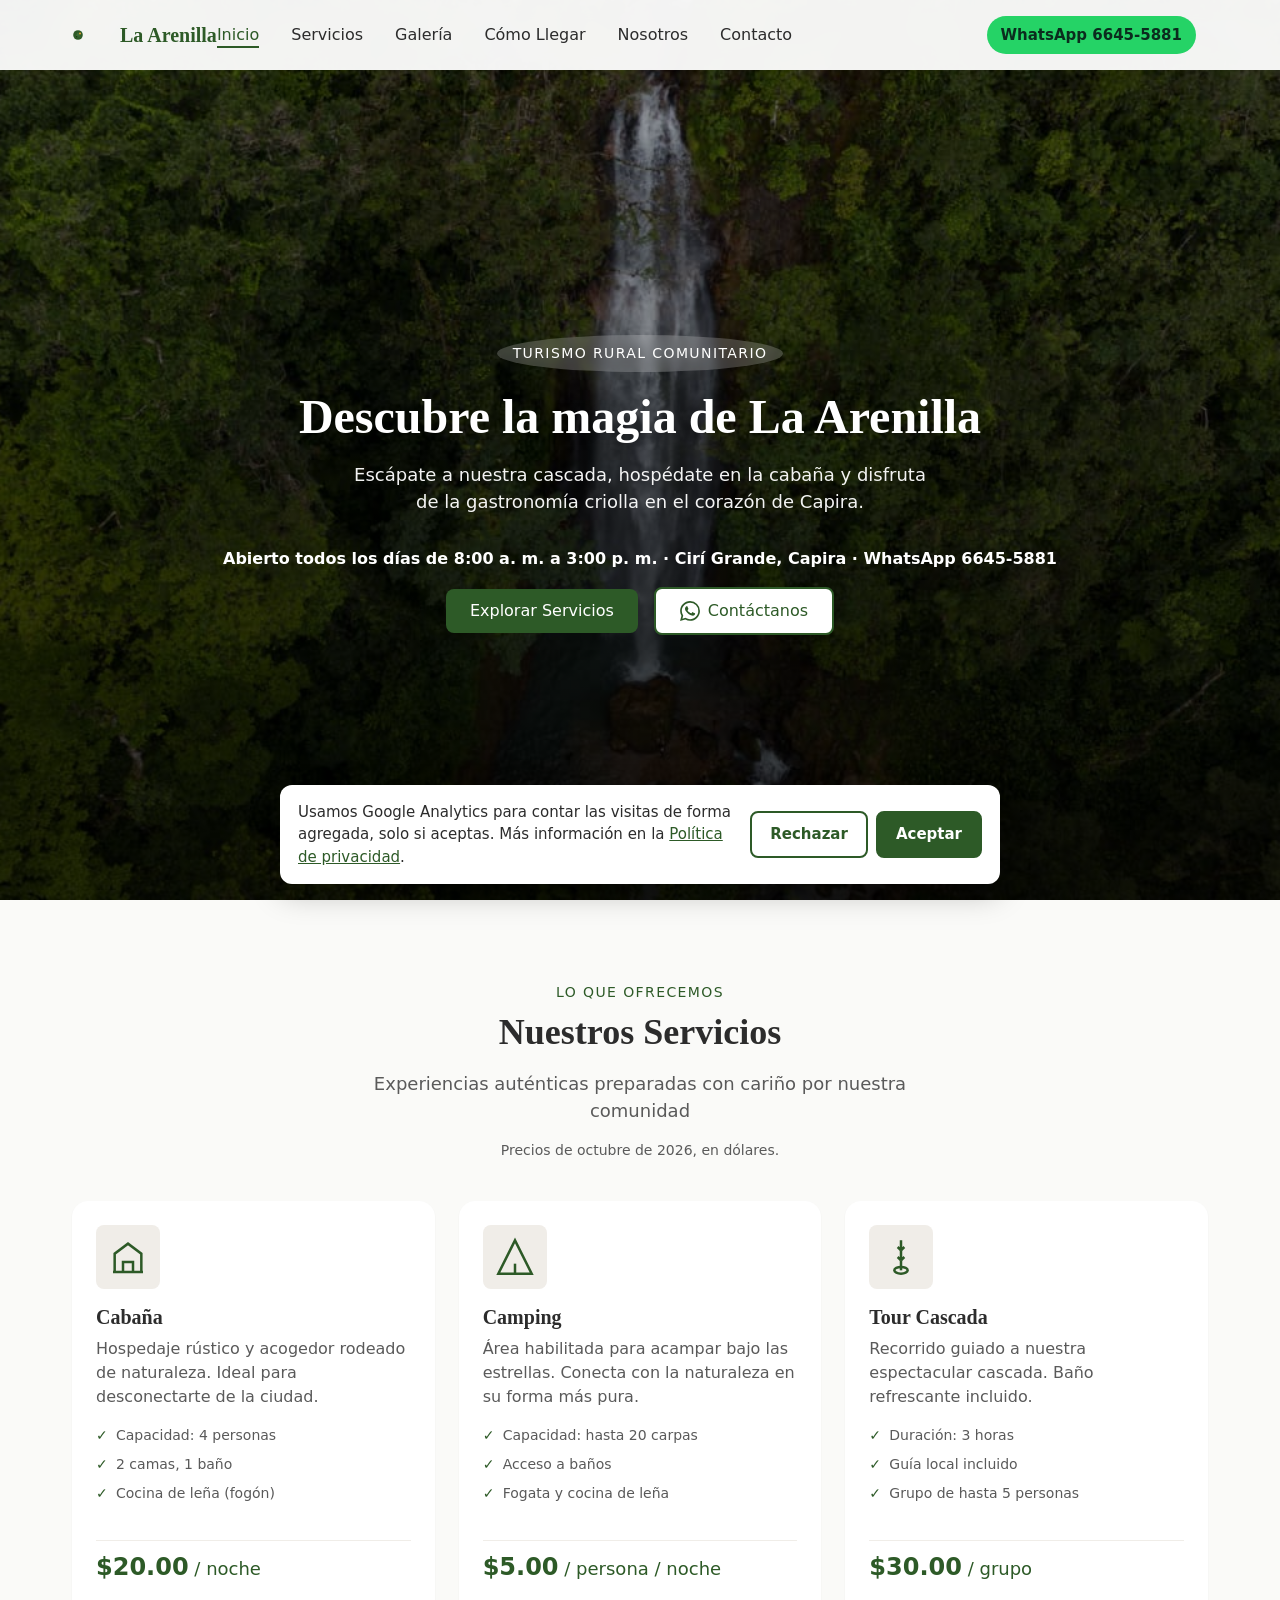
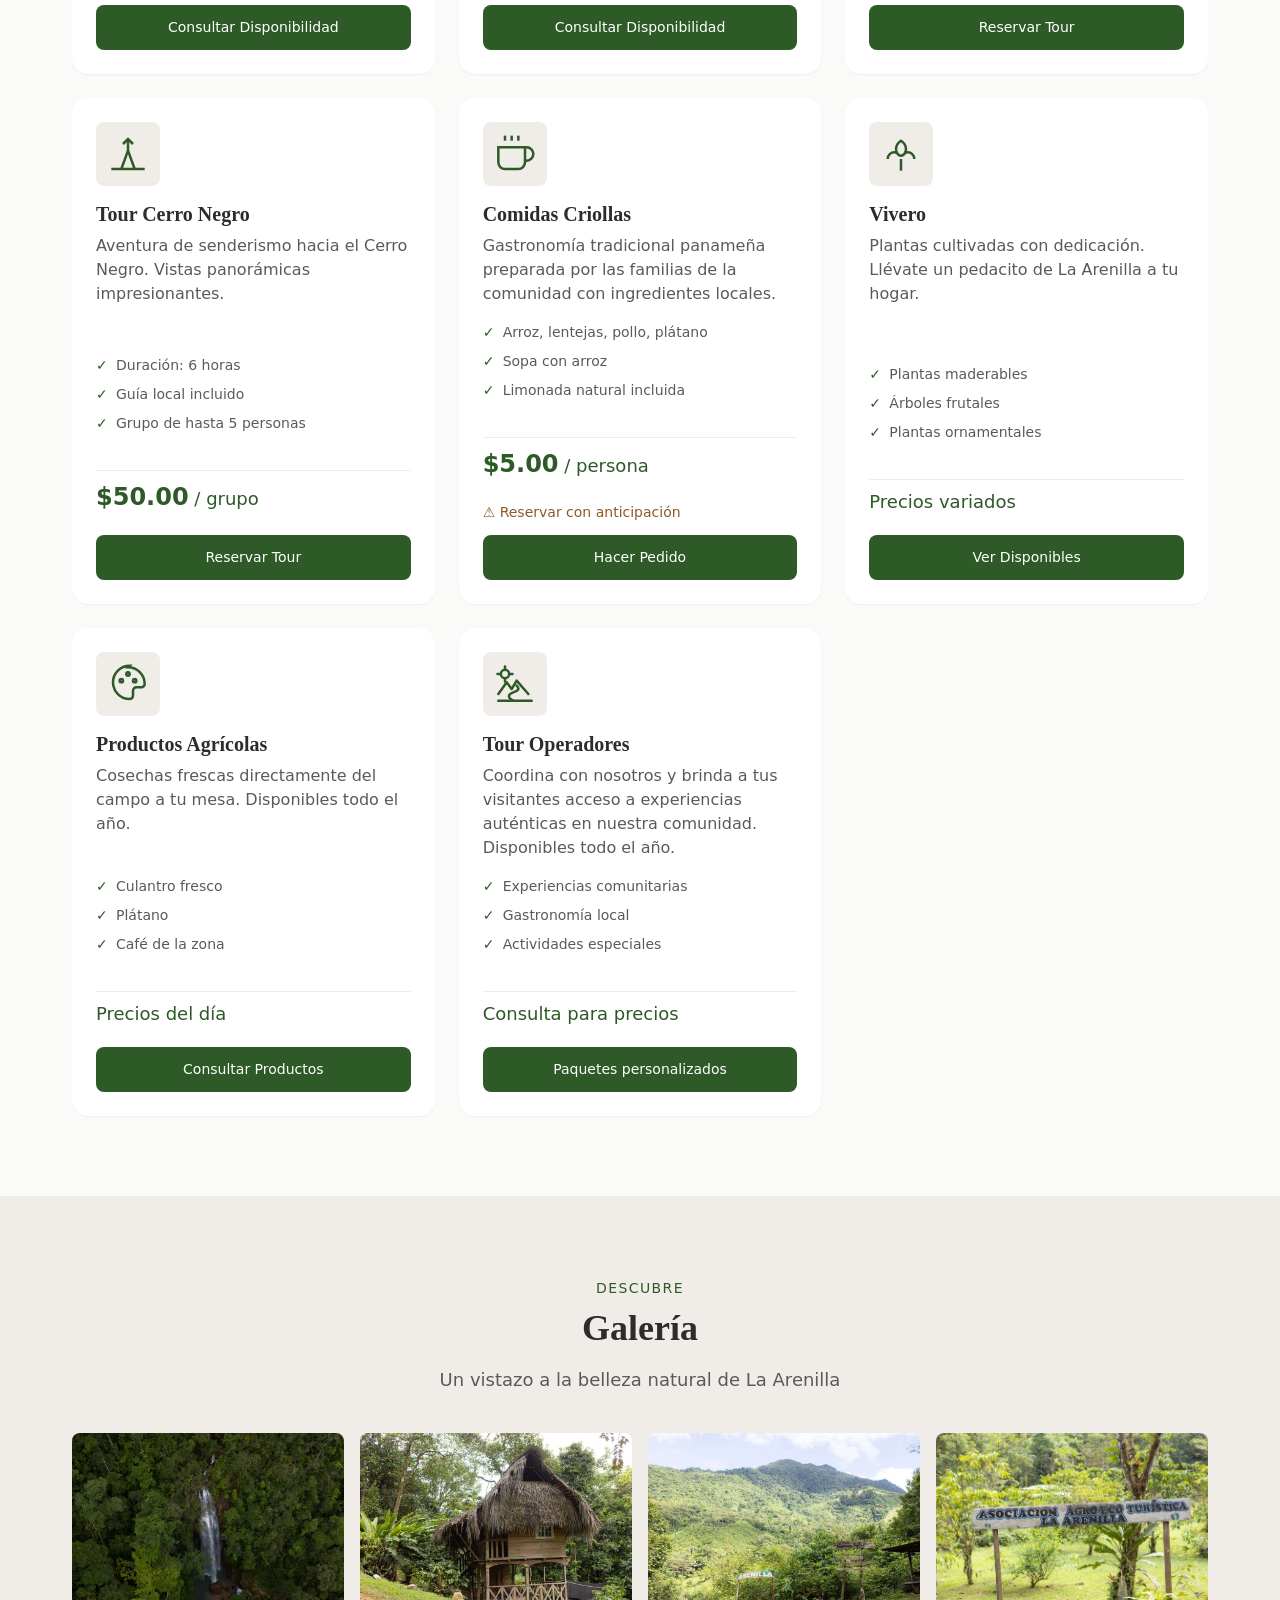
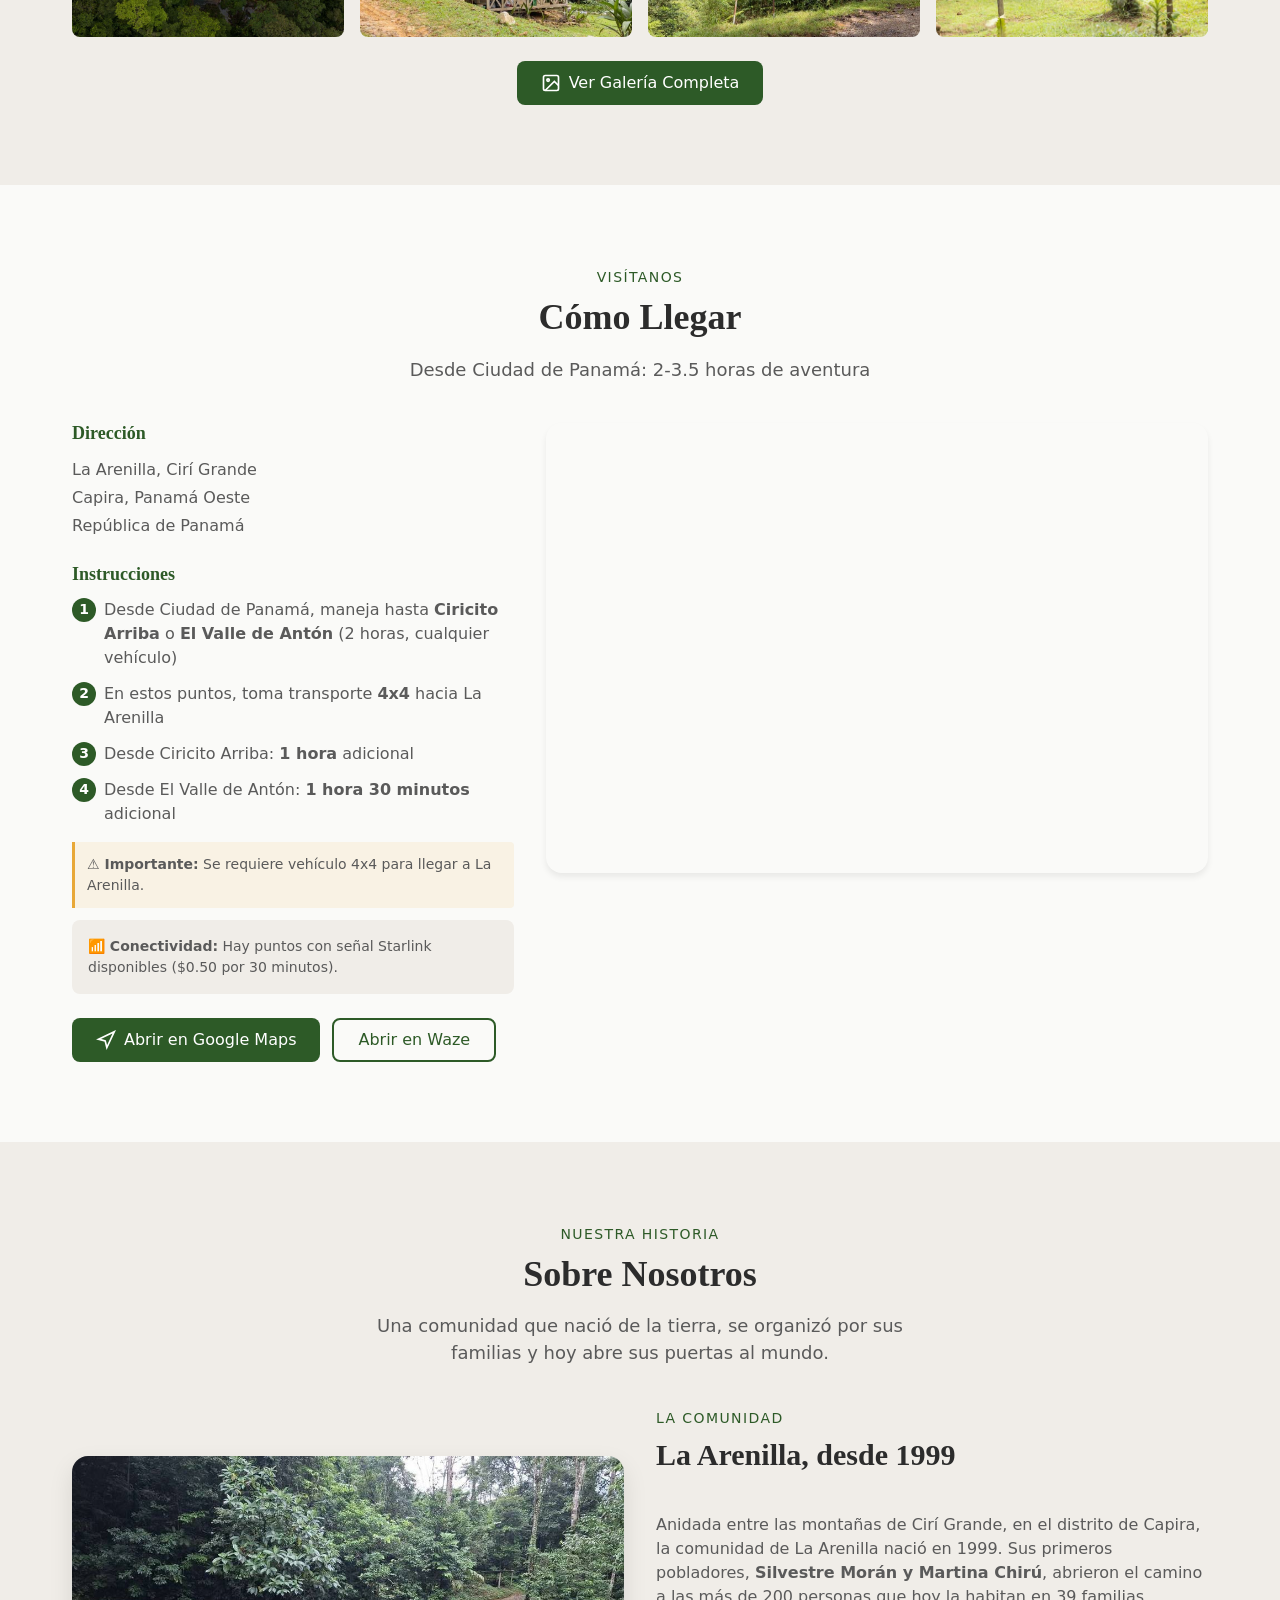
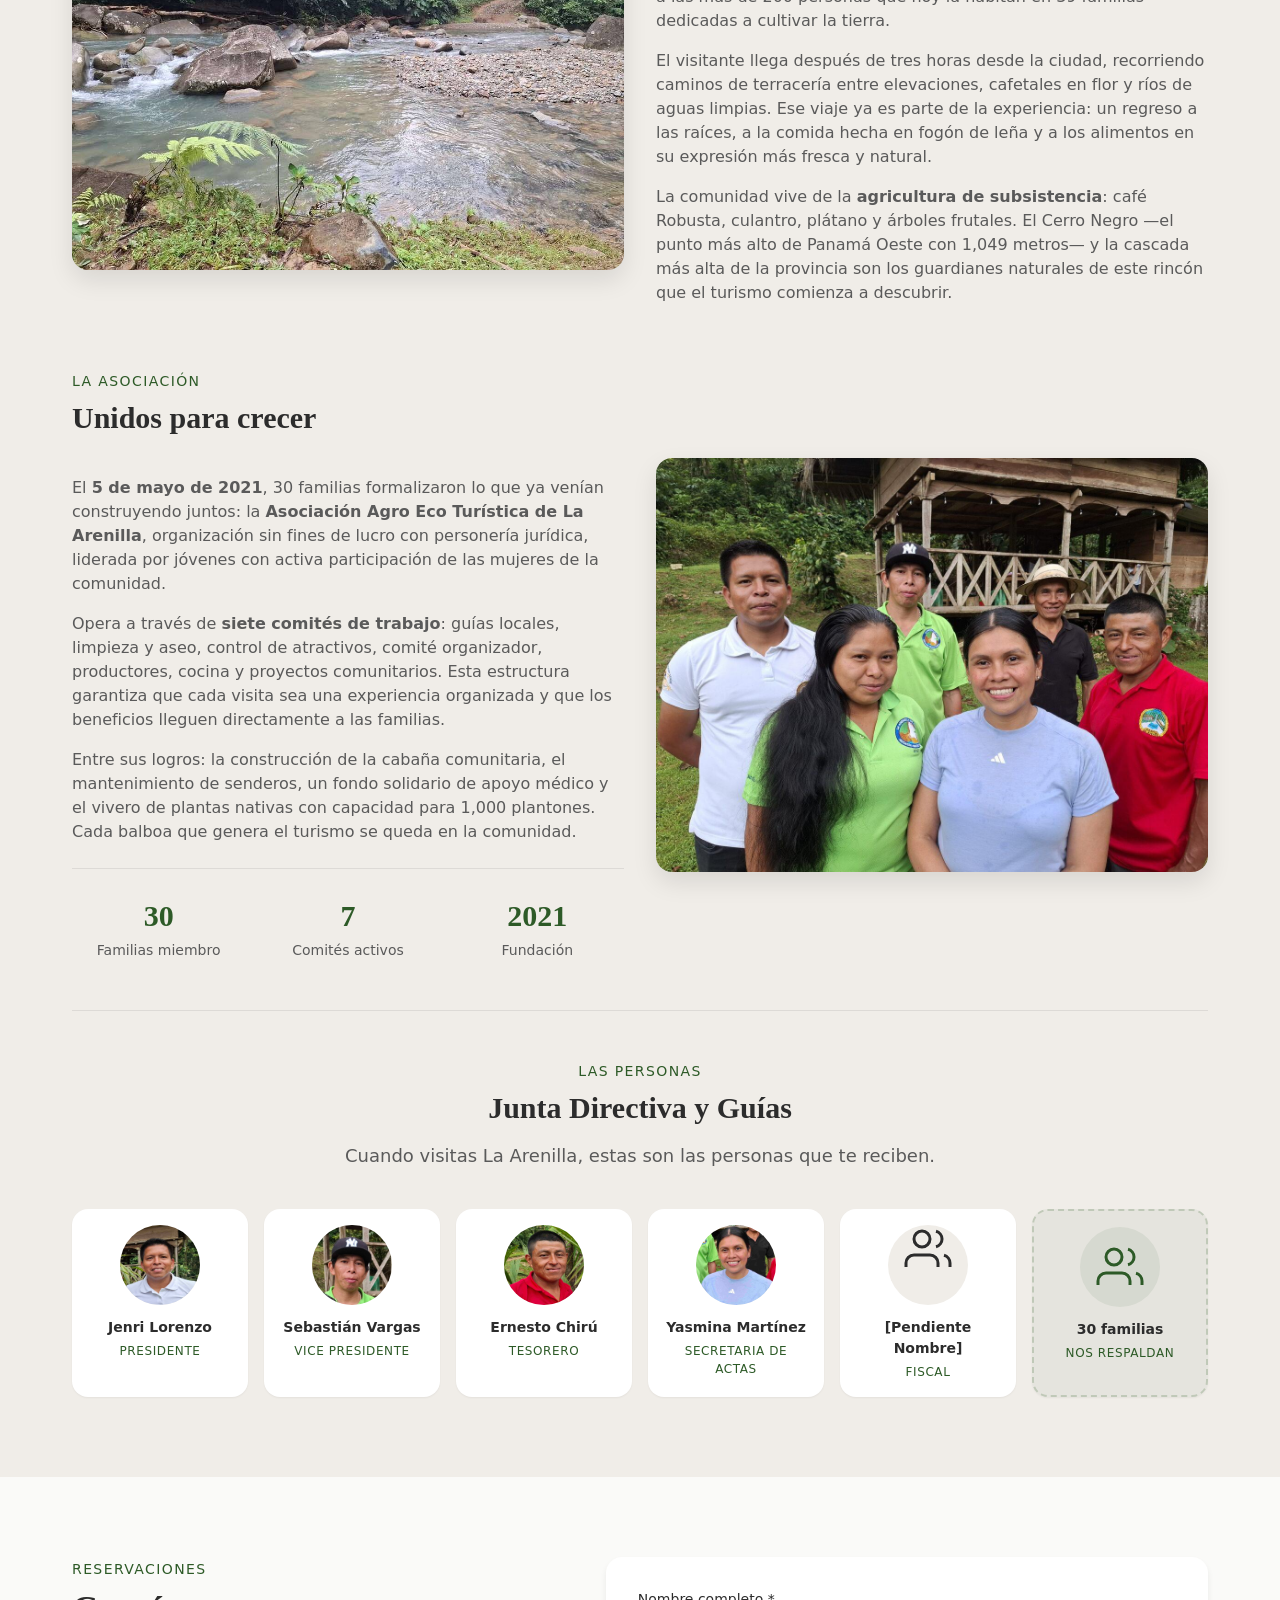
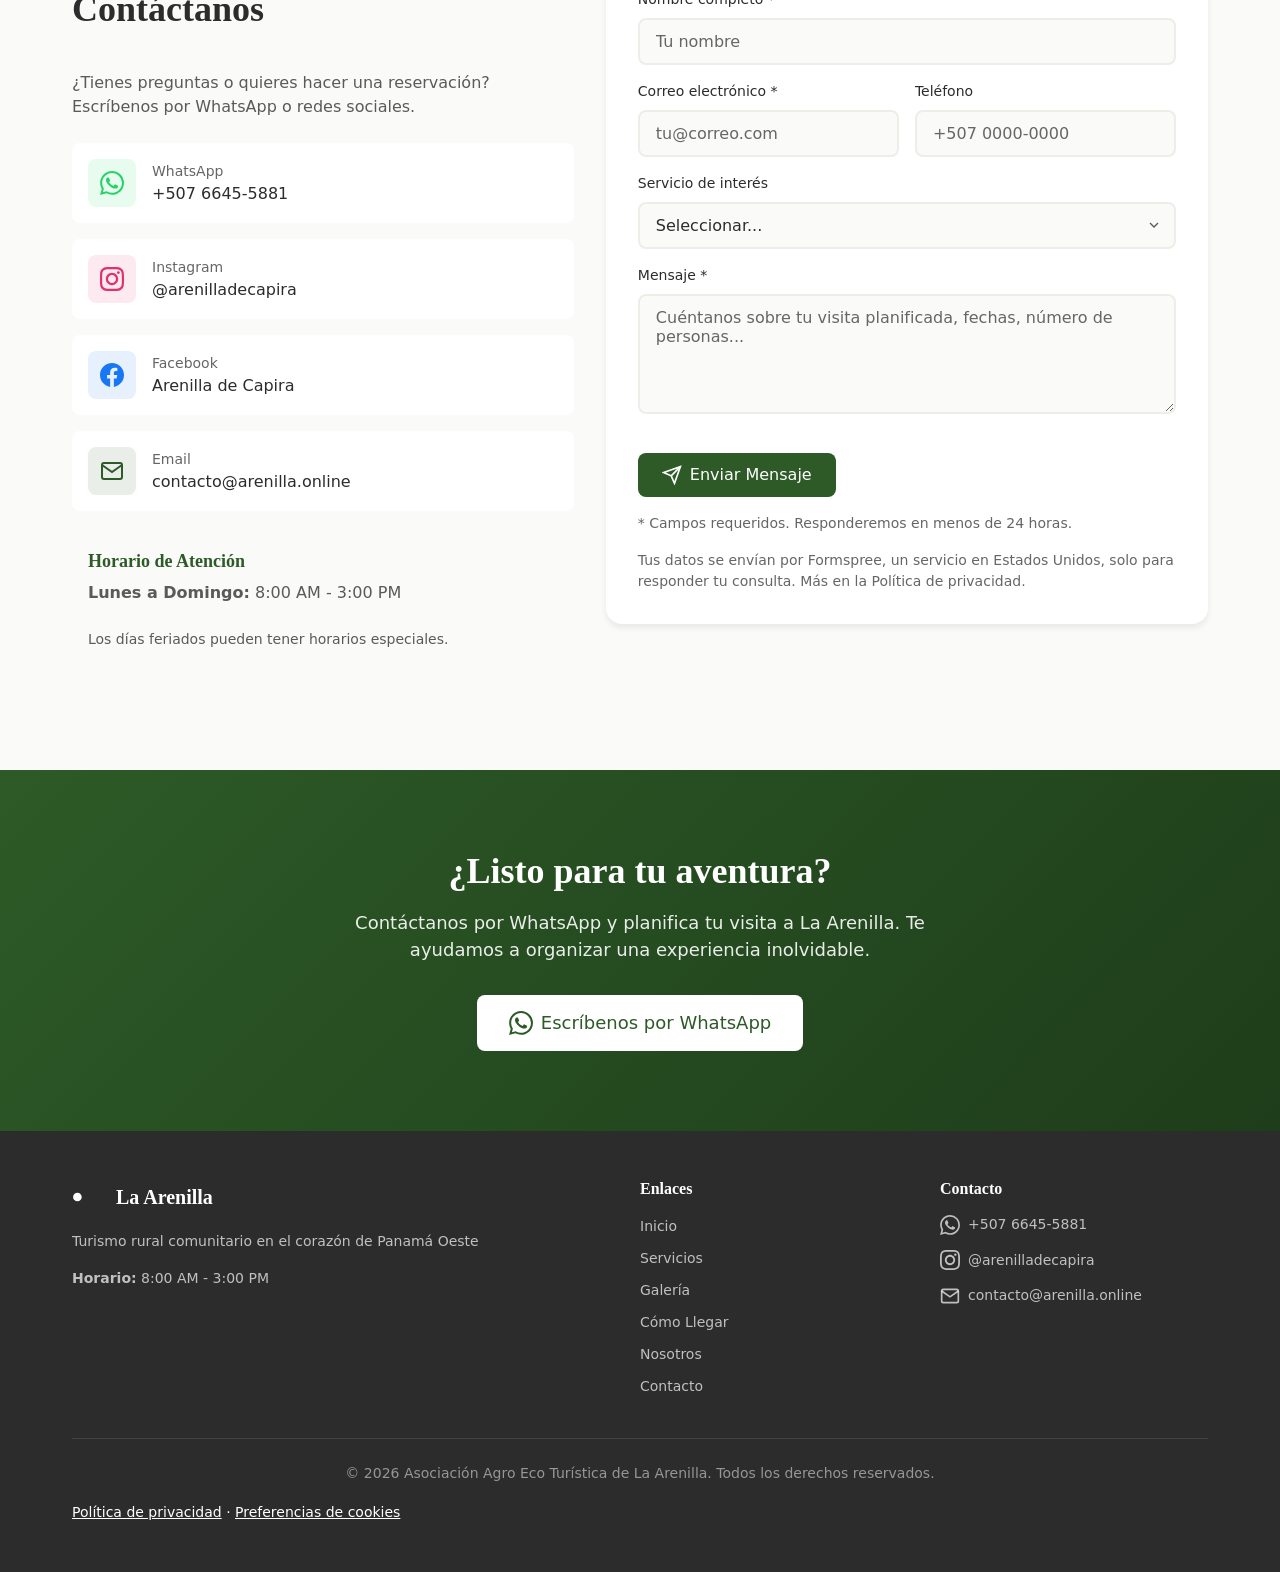
==== commit 8a7349ac: "Correcciones del sitio segun el estandar de la cartera (26-oct-2026) - Portada completa: se repone e" ====
--- a/docs/index.html
+++ b/docs/index.html
@@ -1,18 +1,14 @@
 <!DOCTYPE html>
-<html lang="es">
+<html lang="es-PA">
 <head>
-    <!-- Google tag (gtag.js) -->
-    <script async src="https://www.googletagmanager.com/gtag/js?id=G-XRJ4J4N73L"></script>
-    <script>
-        window.dataLayer = window.dataLayer || [];
-        function gtag(){dataLayer.push(arguments);}
-        gtag('js', new Date());
-        gtag('config', 'G-XRJ4J4N73L');
-    </script>
-    
+
+    <!-- Medición solo con permiso: js/consentimiento.js carga Google Analytics después de «Aceptar» -->
+    <script src="js/consentimiento.js"></script>
+    <meta name="referrer" content="strict-origin-when-cross-origin">
+
     <meta charset="UTF-8">
     <meta name="viewport" content="width=device-width, initial-scale=1.0">
-    <meta name="description" content="La Arenilla - Turismo rural comunitario en Capira, Panamá Oeste. Cascada, cabaña, camping, guías turísticos, comidas criollas y productos agrícolas frescos.">
+    <meta name="description" content="Turismo rural comunitario en La Arenilla, Capira, Panamá Oeste: cascada, cabaña, camping, guías, comida criolla y productos del campo. WhatsApp 6645-5881.">
     <meta name="keywords" content="turismo rural Panamá, ecoturismo Capira, camping Panamá Oeste, agroturismo Panamá, cabaña rural Panamá, cascada La Arenilla">
     <meta name="author" content="Asociación Agro Eco Turística de La Arenilla">
     <meta name="robots" content="index, follow">
@@ -20,7 +16,9 @@
     <!-- Open Graph -->
     <meta property="og:title" content="La Arenilla - Turismo Rural Comunitario">
     <meta property="og:description" content="Vive la experiencia del campo panameño. Cascada, cabaña, camping, guías turísticos y gastronomía criolla en Capira.">
-    <meta property="og:image" content="assets/img/hero.jpg">
+    <meta property="og:image" content="https://arenilla.online/assets/img/og-arenilla-1200x630.jpg">
+    <meta property="og:image:width" content="1200">
+    <meta property="og:image:height" content="630">
     <meta property="og:url" content="https://arenilla.online/">
     <meta property="og:type" content="website">
     <meta property="og:locale" content="es_PA">
@@ -41,7 +39,7 @@
     <script type="application/ld+json">
     {
         "@context": "https://schema.org",
-        "@type": "TouristAttraction",
+        "@type": ["LodgingBusiness", "TouristAttraction"],
         "name": "Asociación Agro Eco Turística de La Arenilla",
         "description": "Turismo rural comunitario con cascada, cabaña, camping, guías turísticos y gastronomía criolla en Capira, Panamá Oeste.",
         "address": {
@@ -59,7 +57,8 @@
         "telephone": "+507-6645-5881",
         "email": "contacto@arenilla.online",
         "priceRange": "$",
-        "image": "assets/img/hero.jpg",
+        "image": "https://arenilla.online/assets/img/hero.jpg",
+        "url": "https://arenilla.online/",
         "sameAs": [
             "https://instagram.com/arenilladecapira",
             "https://www.facebook.com/100057382001965"
@@ -113,6 +112,8 @@
                 </button>
             </div>
             
+            <a href="https://wa.me/50766455881?text=Hola,%20me%20interesa%20visitar%20La%20Arenilla" class="nav__wa" target="_blank" rel="noopener noreferrer">WhatsApp<span class="nav__wa-num"> 6645-5881</span></a>
+
             <button class="nav__toggle" id="nav-toggle" aria-label="Abrir menú">
                 <svg width="24" height="24" viewBox="0 0 24 24" fill="none" stroke="currentColor" stroke-width="2">
                     <line x1="3" y1="6" x2="21" y2="6"></line>
@@ -141,6 +142,7 @@
                     Escápate a nuestra cascada, hospédate en la cabaña y disfruta 
                     de la gastronomía criolla en el corazón de Capira.
                 </p>
+                <p class="hero__datos">Abierto todos los días de 8:00 a. m. a 3:00 p. m. · Cirí Grande, Capira · WhatsApp 6645-5881</p>
                 <div class="hero__actions">
                     <a href="#servicios" class="btn btn--primary">Explorar Servicios</a>
                     <a href="https://wa.me/50766455881?text=Hola,%20me%20interesa%20visitar%20La%20Arenilla" 
@@ -171,6 +173,7 @@
                     <p class="section__description">
                         Experiencias auténticas preparadas con cariño por nuestra comunidad
                     </p>
+                    <p class="section__nota-precios">Precios de octubre de 2026, en dólares.</p>
                 </header>
                 
                 <div class="servicios__grid">
@@ -695,7 +698,7 @@
                         <article class="nosotros__persona-card">
                             <div class="nosotros__persona-foto">
                                 <img src="assets/img/nosotros/Tesorero.jpg"
-                                     alt="Tesorero" loading="lazy">
+                                     alt="Ernesto Chirú, tesorero" loading="lazy">
                             </div>
                             <p class="nosotros__persona-nombre">Ernesto Chirú</p>
                             <p class="nosotros__persona-cargo">Tesorero</p>
@@ -704,7 +707,7 @@
                         <article class="nosotros__persona-card">
                             <div class="nosotros__persona-foto nosotros__persona-foto--placeholder">
                                 <img src="assets/img/nosotros/Yasmina_Martinez-Vocal.jpg"
-                                     alt="Secretario/a" loading="lazy">
+                                     alt="Yasmina Martínez, secretaria de actas" loading="lazy">
                             </div>
                             <p class="nosotros__persona-nombre">Yasmina Martínez</p>
                             <p class="nosotros__persona-cargo">Secretaria de Actas</p>
@@ -796,7 +799,7 @@
                                 </div>
                             </a>
                             
-                            <a href="/cdn-cgi/l/email-protection#14777b7a607577607b547566717a7d7878753a7b7a787d7a71" class="contacto__canal">
+                            <a href="mailto:contacto@arenilla.online" class="contacto__canal">
                                 <div class="contacto__canal-icon contacto__canal-icon--email">
                                     <svg width="24" height="24" viewBox="0 0 24 24" fill="none" stroke="currentColor" stroke-width="2">
                                         <path d="M4 4h16c1.1 0 2 .9 2 2v12c0 1.1-.9 2-2 2H4c-1.1 0-2-.9-2-2V6c0-1.1.9-2 2-2z"/>
@@ -805,7 +808,7 @@
                                 </div>
                                 <div class="contacto__canal-text">
                                     <span class="contacto__canal-label">Email</span>
-                                    <span class="contacto__canal-value"><span class="__cf_email__" data-cfemail="02616d6c766361766d426370676c6b6e6e632c6d6c6e6b6c67">[email&#160;protected]</span></span>
+                                    <span class="contacto__canal-value">contacto@arenilla.online</span>
                                 </div>
                             </a>
                         </div>
@@ -870,6 +873,7 @@
                         <p class="form__note">
                             * Campos requeridos. Responderemos en menos de 24 horas.
                         </p>
+                        <p class="form__note">Tus datos se envían por Formspree, un servicio en Estados Unidos, solo para responder tu consulta. Más en la <a href="privacidad.html">Política de privacidad</a>.</p>
                     </div>
                 </div>
             </div>
@@ -916,7 +920,7 @@
                 </div>
                 
                 <nav class="footer__nav">
-                    <h4 class="footer__nav-title">Enlaces</h4>
+                    <h3 class="footer__nav-title">Enlaces</h3>
                     <ul class="footer__nav-list">
                         <li><a href="#inicio">Inicio</a></li>
                         <li><a href="#servicios">Servicios</a></li>
@@ -928,7 +932,7 @@
                 </nav>
                 
                 <div class="footer__contacto">
-                    <h4 class="footer__nav-title">Contacto</h4>
+                    <h3 class="footer__nav-title">Contacto</h3>
                     <ul class="footer__contacto-list">
                         <li>
                             <a href="https://wa.me/50766455881" target="_blank" rel="noopener noreferrer">
@@ -947,12 +951,12 @@
                             </a>
                         </li>
                         <li>
-                            <a href="/cdn-cgi/l/email-protection#fd9e9293899c9e8992bd9c8f98939491919cd3929391949398">
+                            <a href="mailto:contacto@arenilla.online">
                                 <svg width="20" height="20" viewBox="0 0 24 24" fill="none" stroke="currentColor" stroke-width="2">
                                     <path d="M4 4h16c1.1 0 2 .9 2 2v12c0 1.1-.9 2-2 2H4c-1.1 0-2-.9-2-2V6c0-1.1.9-2 2-2z"/>
                                     <polyline points="22,6 12,13 2,6"/>
                                 </svg>
-                                <span class="__cf_email__" data-cfemail="23404c4d574240574c634251464d4a4f4f420d4c4d4f4a4d46">[email&#160;protected]</span>
+                                contacto@arenilla.online
                             </a>
                         </li>
                     </ul>
@@ -964,6 +968,7 @@
                     &copy; <span id="current-year">2026</span> Asociación Agro Eco Turística de La Arenilla. 
                     Todos los derechos reservados.
                 </p>
+                <p class="footer__legal"><a href="privacidad.html">Política de privacidad</a> · <button type="button" class="footer__cookies" data-preferencias-cookies>Preferencias de cookies</button></p>
             </div>
         </div>
     </footer>
@@ -994,4 +999,16 @@
         </button>
         <button class="lightbox__next" aria-label="Siguiente imagen">
             <svg width="32" height="32" viewBox="0 0 24 24" fill="none" stroke="currentColor" stroke-width="2">
-                <polyline points="9 18 15 12 9 6"></polyline>+                <polyline points="9 18 15 12 9 6"></polyline>
+            </svg>
+        </button>
+        <div class="lightbox__content">
+            <img src="" alt="" class="lightbox__img">
+            <p class="lightbox__caption"></p>
+        </div>
+    </div>
+
+    <!-- JavaScript -->
+    <script src="js/main.js" defer></script>
+</body>
+</html>
--- a/docs/css/styles.css
+++ b/docs/css/styles.css
@@ -40,7 +40,7 @@
     
     --color-text: #2C2C2C;
     --color-text-light: #5A5A5A;
-    --color-text-muted: #888888;
+    --color-text-muted: #666666;
     
     --color-bg: #FAFAF8;
     --color-bg-alt: #F0EDE8;
@@ -1513,7 +1513,7 @@
 
 .servicio-card__nota {
     font-size: var(--text-sm);
-    color: var(--color-accent);
+    color: var(--color-secondary);
     margin-bottom: var(--space-3);
 }
 
@@ -1730,3 +1730,30 @@
         gap: var(--space-2);
     }
 }
+
+
+/* ===== Correcciones del 26-oct-2026 (estándar de sitios de la cartera) ===== */
+.footer__nav-title { color: var(--color-white); }
+.footer__legal { margin-top: var(--space-2); font-size: var(--text-sm); }
+.footer__legal a, .footer__cookies { color: var(--color-white); text-decoration: underline; }
+.footer__cookies { background: none; border: 0; padding: 0; font: inherit; cursor: pointer; min-height: 24px; }
+.nav__wa { margin-left: auto; margin-right: 12px; background: var(--color-whatsapp); color: #0B2C1E; font-weight: 700; padding: 8px 14px; border-radius: 999px; text-decoration: none; white-space: nowrap; font-size: 15px; }
+.nav__wa:hover { background: #1EBE5A; color: #0B2C1E; }
+.hero__datos { color: #FFFFFF; font-weight: 600; margin-top: 12px; }
+.section__nota-precios { margin-top: 8px; color: var(--color-text-light); font-size: var(--text-sm); }
+.privacidad { padding-top: calc(var(--header-height) + var(--space-8)); }
+.privacidad__contenido { max-width: 760px; }
+.privacidad__contenido h2 { font-size: 1.35rem; margin-top: 1.6em; margin-bottom: .5em; }
+.privacidad__contenido ul { padding-left: 1.2em; list-style: disc; }
+.privacidad__contenido p, .privacidad__contenido li { margin-bottom: .6em; line-height: 1.6; }
+.privacidad__contenido a { color: var(--color-primary); text-decoration: underline; }
+.consentimiento { position: fixed; left: 16px; right: 16px; bottom: 16px; z-index: 2000; max-width: 720px; margin: 0 auto; background: #FFFFFF; color: var(--color-text); border-radius: 12px; box-shadow: 0 10px 30px rgba(0,0,0,.25); padding: 16px 18px; display: flex; flex-wrap: wrap; gap: 12px; align-items: center; font-size: 15px; line-height: 1.5; }
+.consentimiento p { margin: 0; flex: 1 1 280px; }
+.consentimiento a { color: var(--color-primary); text-decoration: underline; }
+.consentimiento__botones { display: flex; gap: 8px; }
+.consentimiento button { min-height: 44px; padding: 10px 18px; border-radius: 8px; font: inherit; font-weight: 700; cursor: pointer; border: 2px solid var(--color-primary); }
+.consentimiento__rechazar { background: #FFFFFF; color: var(--color-primary); }
+.consentimiento__aceptar { background: var(--color-primary); color: #FFFFFF; }
+body.con-aviso .whatsapp-float, body.en-contacto .whatsapp-float { opacity: 0; pointer-events: none; }
+.whatsapp-float { transition: opacity .2s; }
+@media (max-width: 480px) { .nav__wa { padding: 6px 12px; font-size: 14px; margin-right: 8px; } .nav__wa-num { display: none; } }
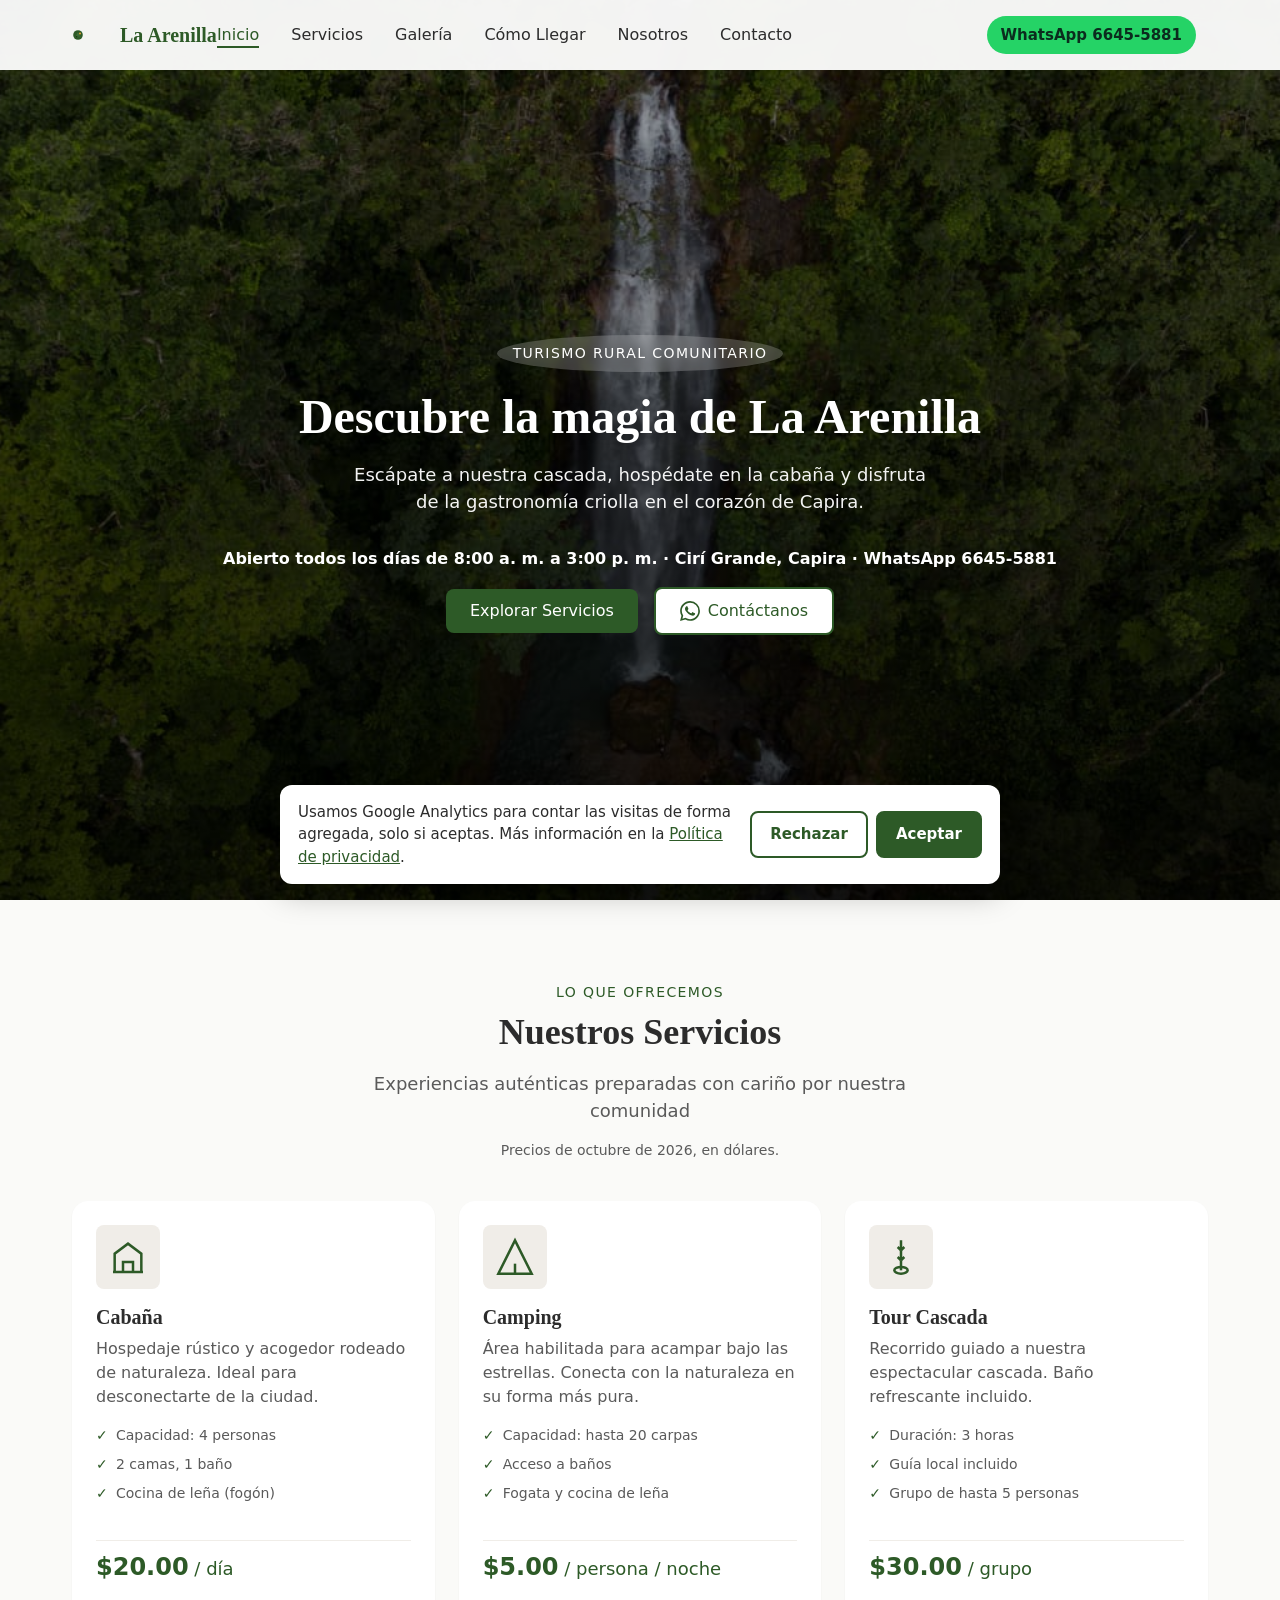
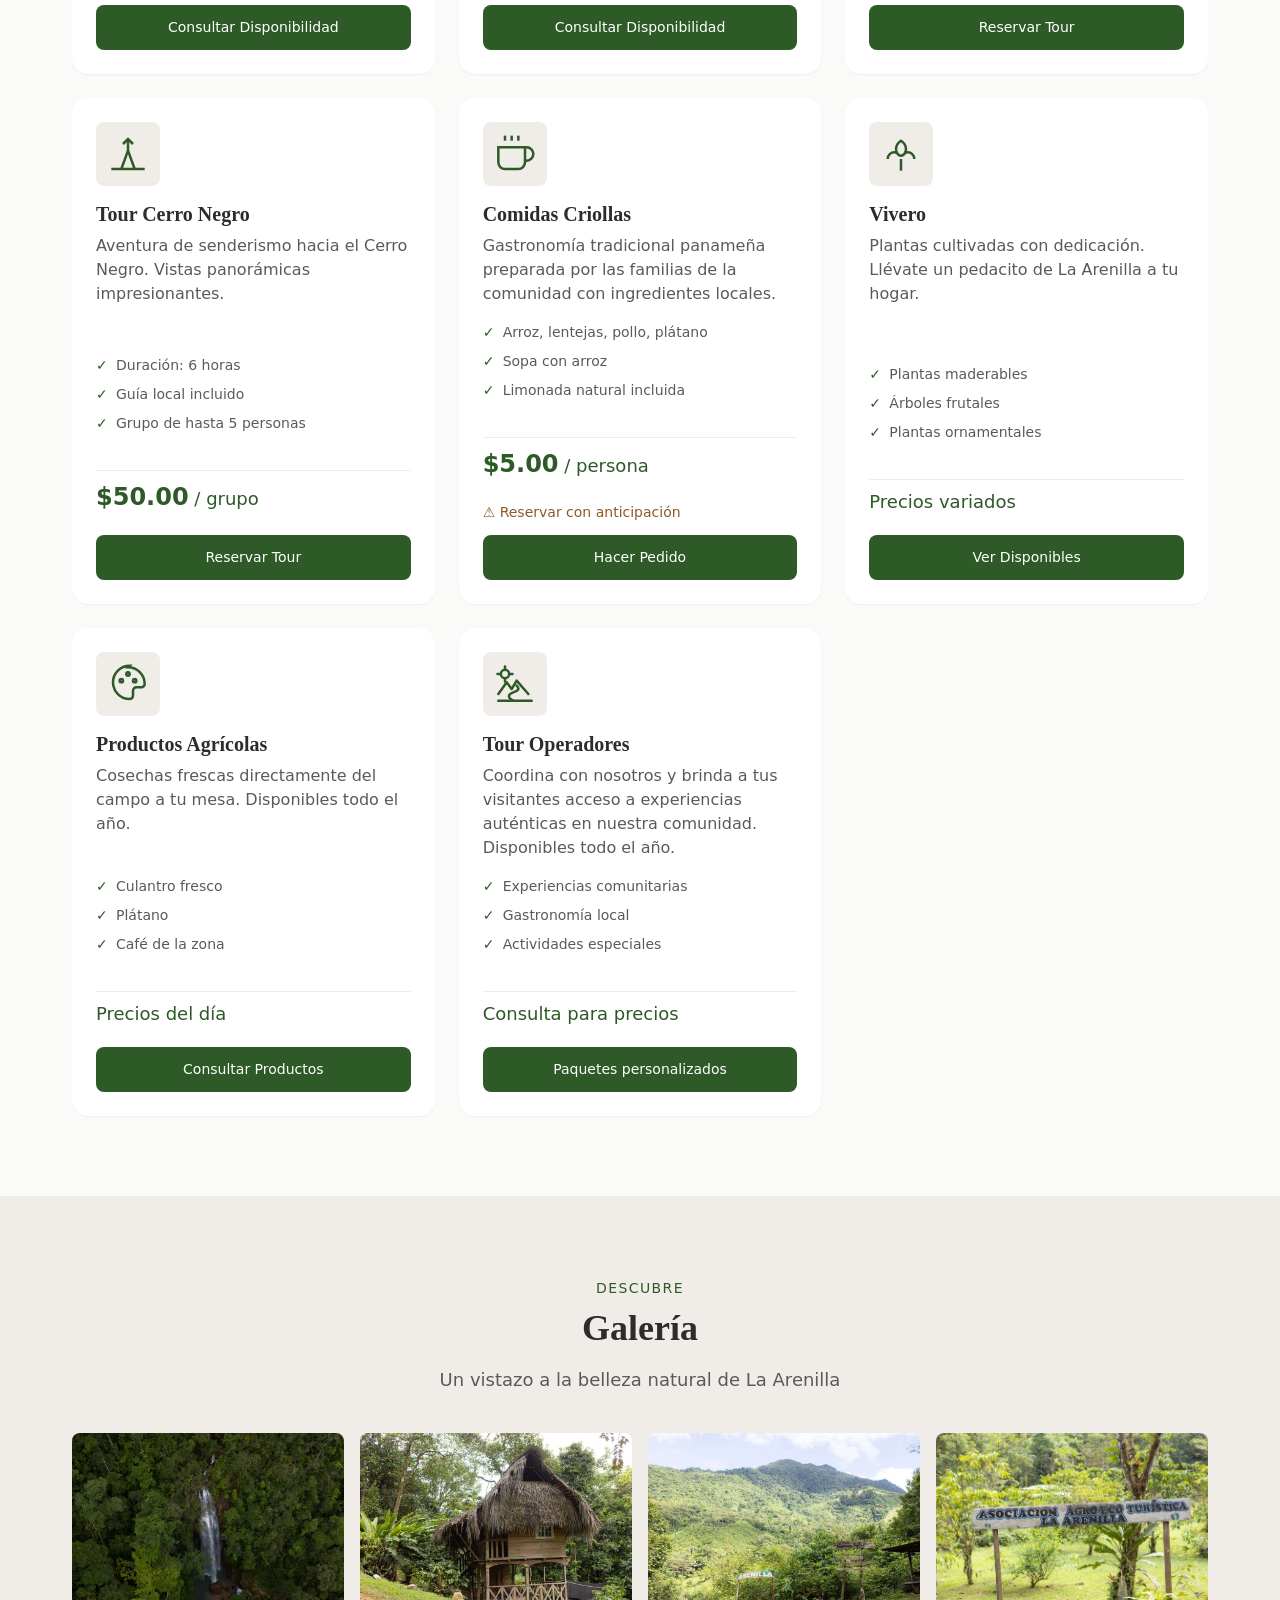
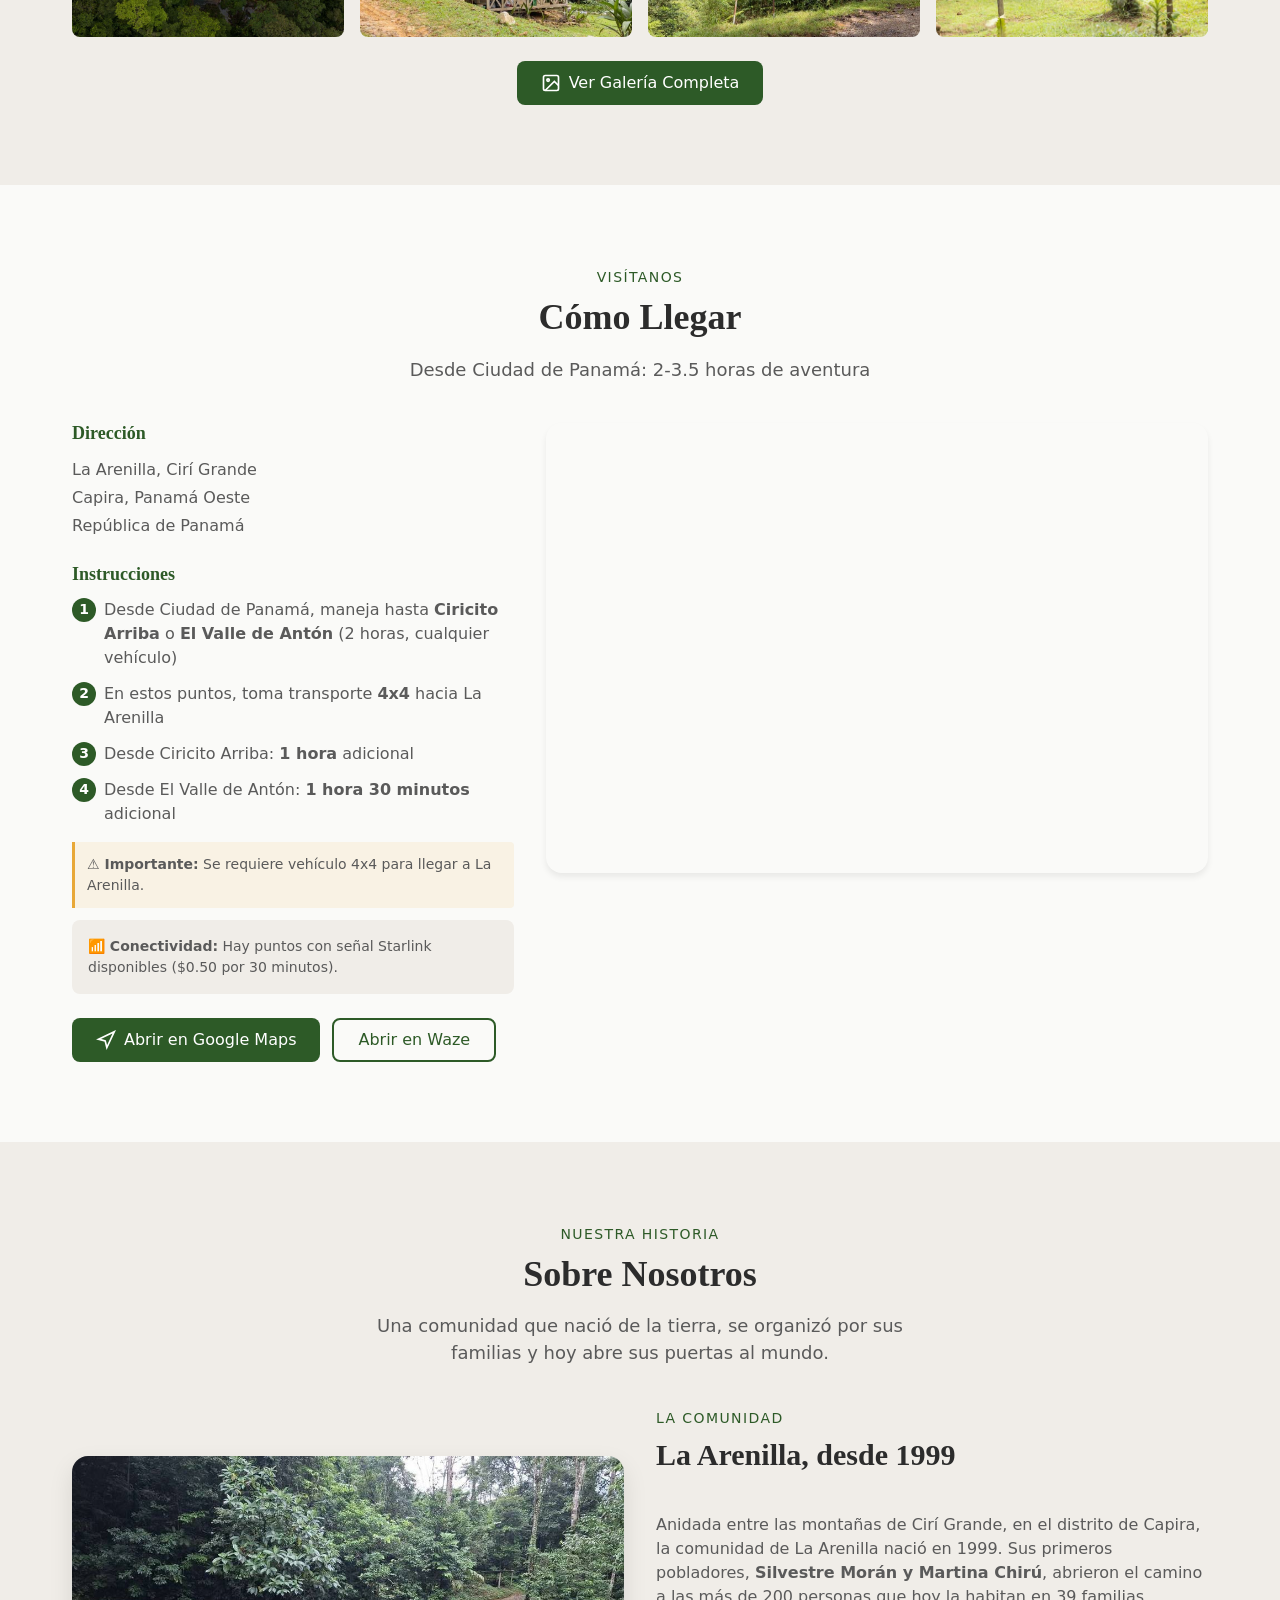
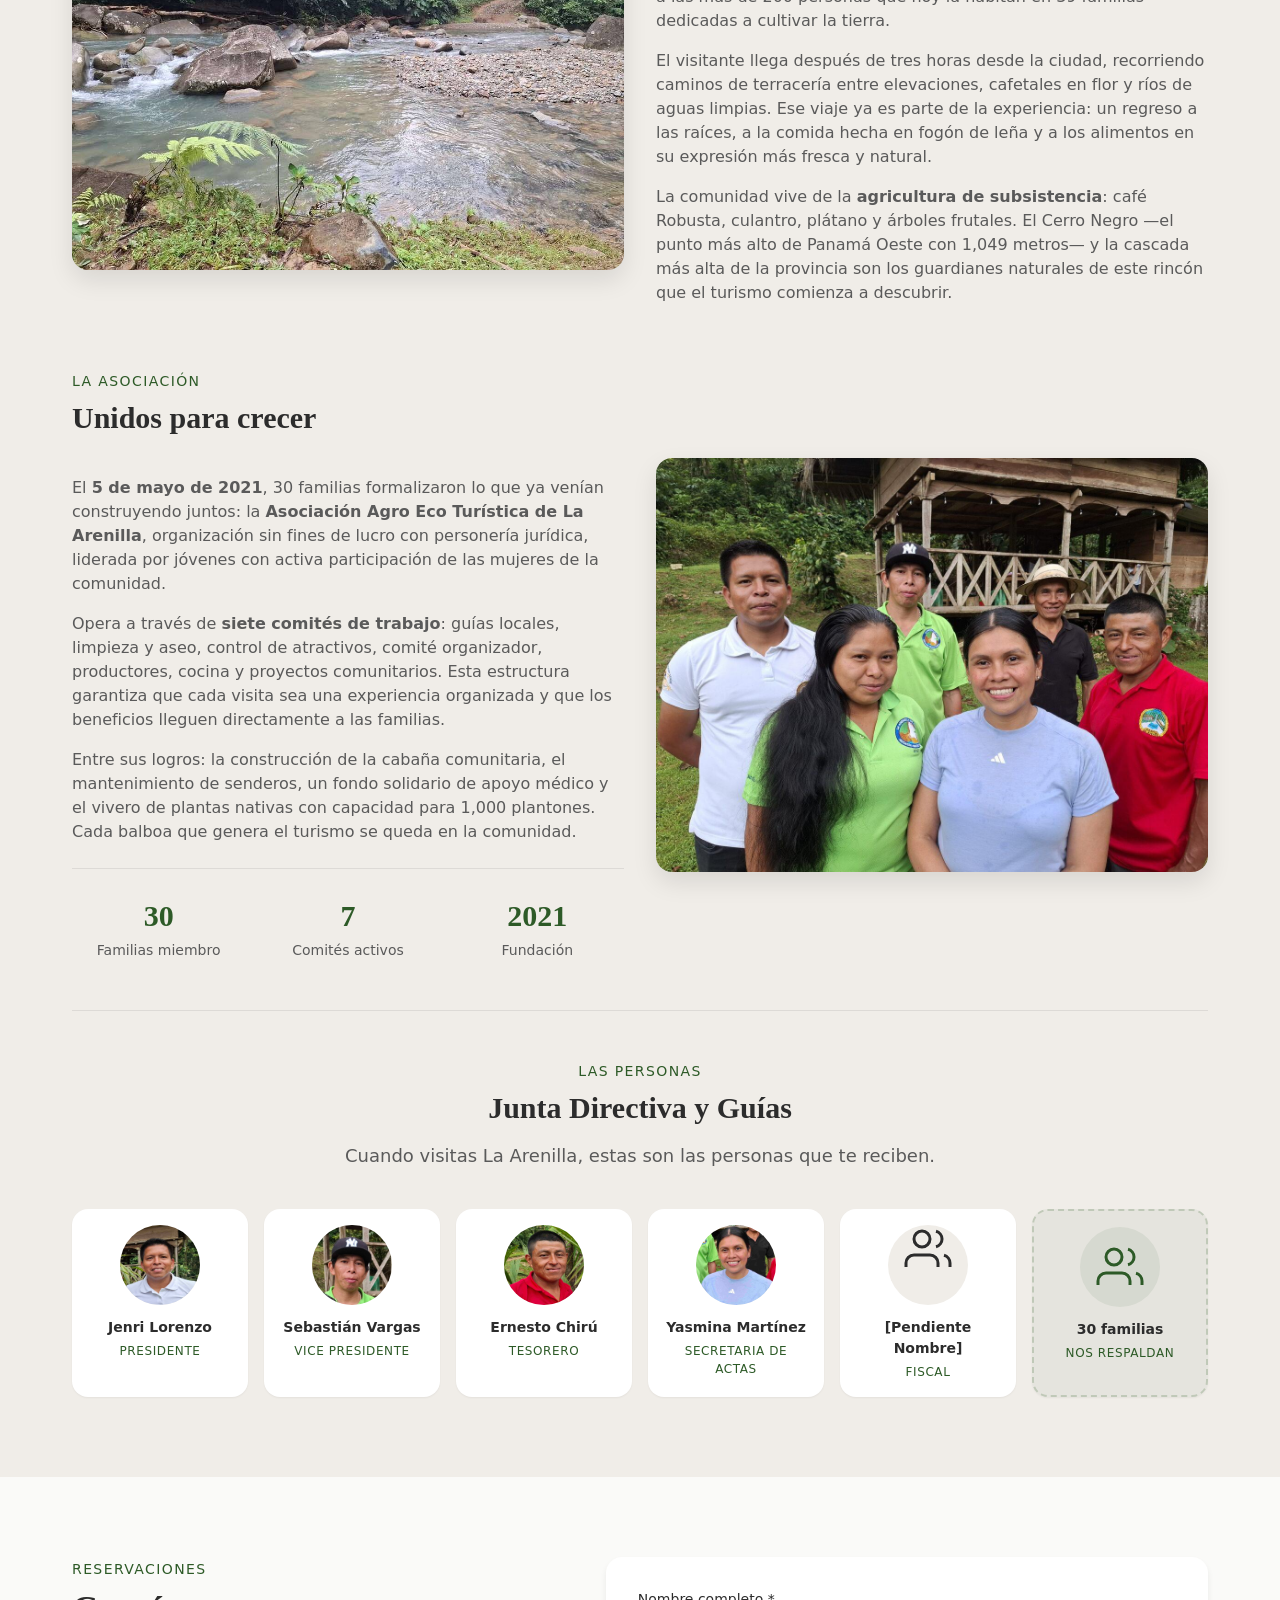
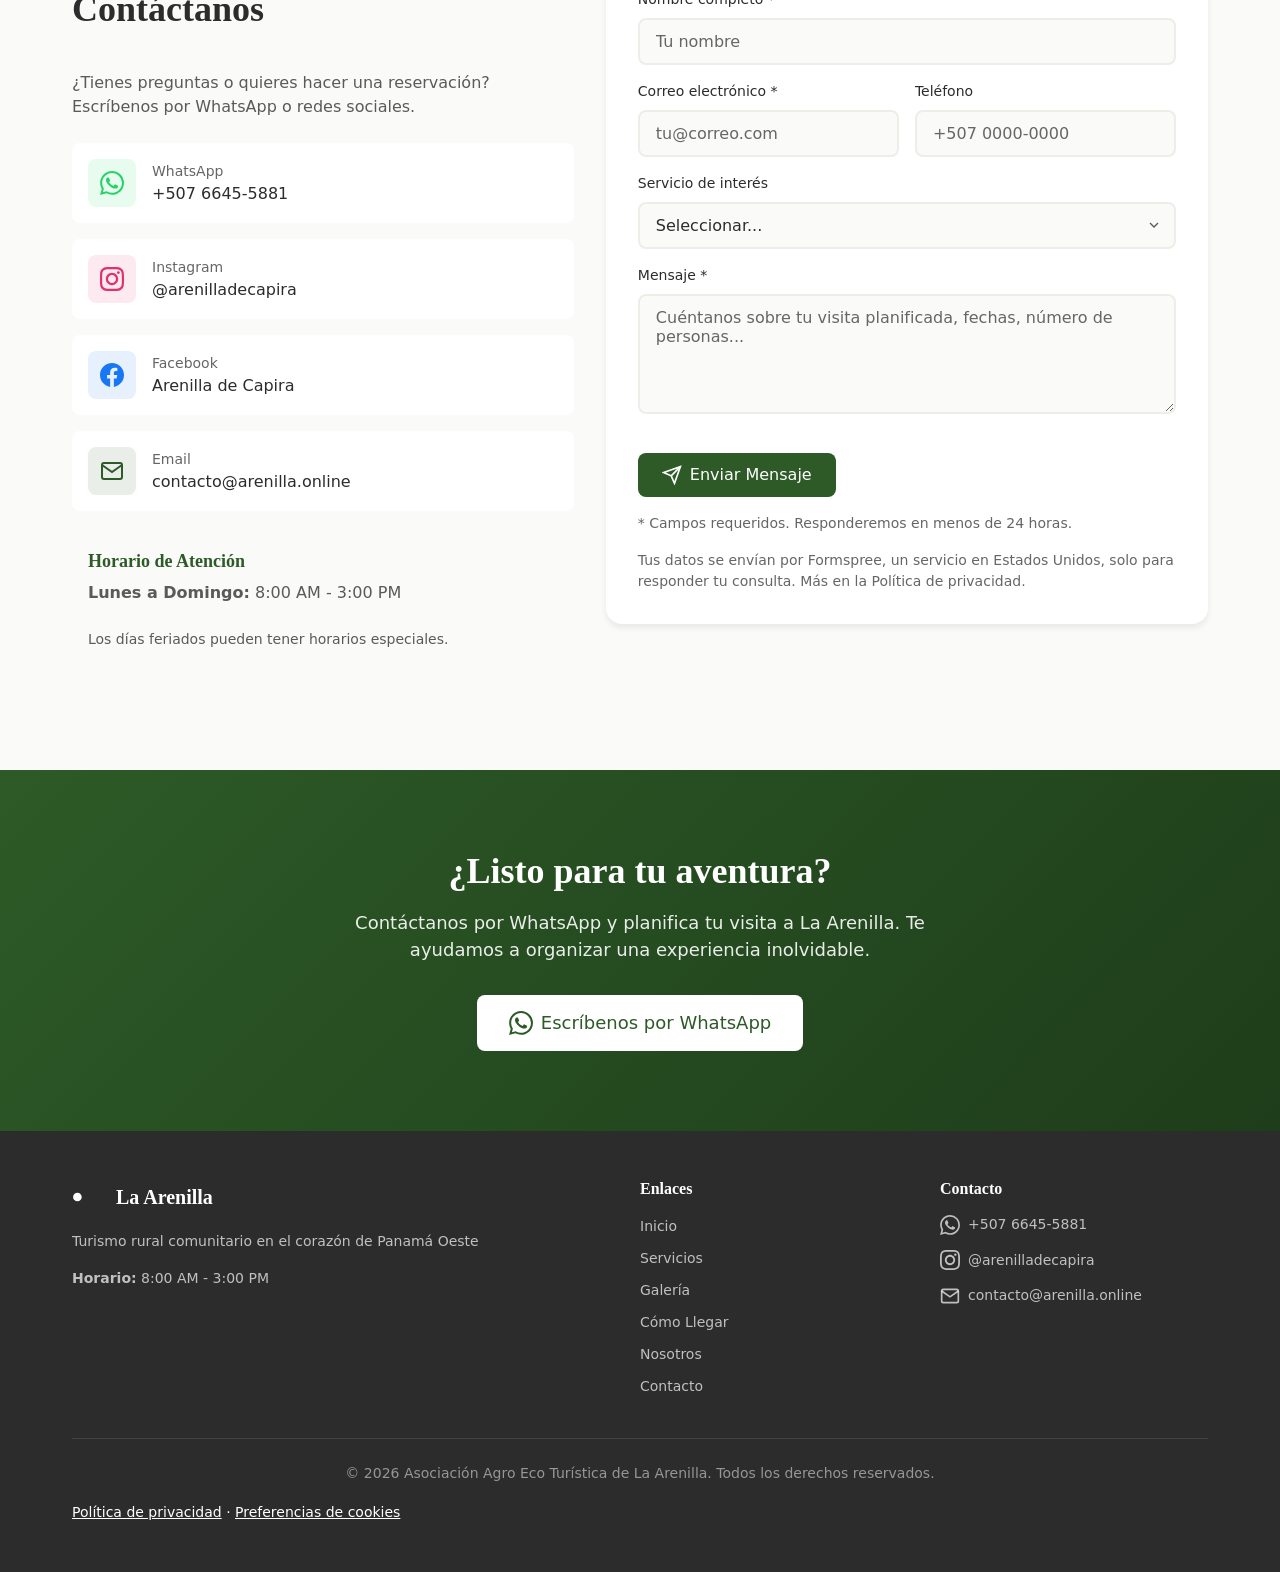
==== commit 96ed0afa: "Precio de la cabana 20 por dia, Jenri Lorenzo y configuracion de Netlify con cabeceras de seguridad " ====
--- a/docs/index.html
+++ b/docs/index.html
@@ -194,7 +194,7 @@
                             <li>2 camas, 1 baño</li>
                             <li>Cocina de leña (fogón)</li>
                         </ul>
-                        <p class="servicio-card__precio"><strong>$20.00</strong> / noche</p>
+                        <p class="servicio-card__precio"><strong>$20.00</strong> / día</p>
                         <a href="https://wa.me/50766455881?text=Hola,%20me%20interesa%20reservar%20la%20cabaña" 
                            class="servicio-card__btn" 
                            target="_blank" 
@@ -843,7 +843,7 @@
                                 <label for="servicio" class="form__label">Servicio de interés</label>
                                 <select id="servicio" name="servicio" class="form__select">
                                     <option value="">Seleccionar...</option>
-                                    <option value="cabana">Cabaña ($15/noche)</option>
+                                    <option value="cabana">Cabaña ($20/día)</option>
                                     <option value="camping">Camping ($5/persona)</option>
                                     <option value="tour-cascada">Tour Cascada ($30/grupo)</option>
                                     <option value="tour-cerro">Tour Cerro Negro ($50/grupo)</option>
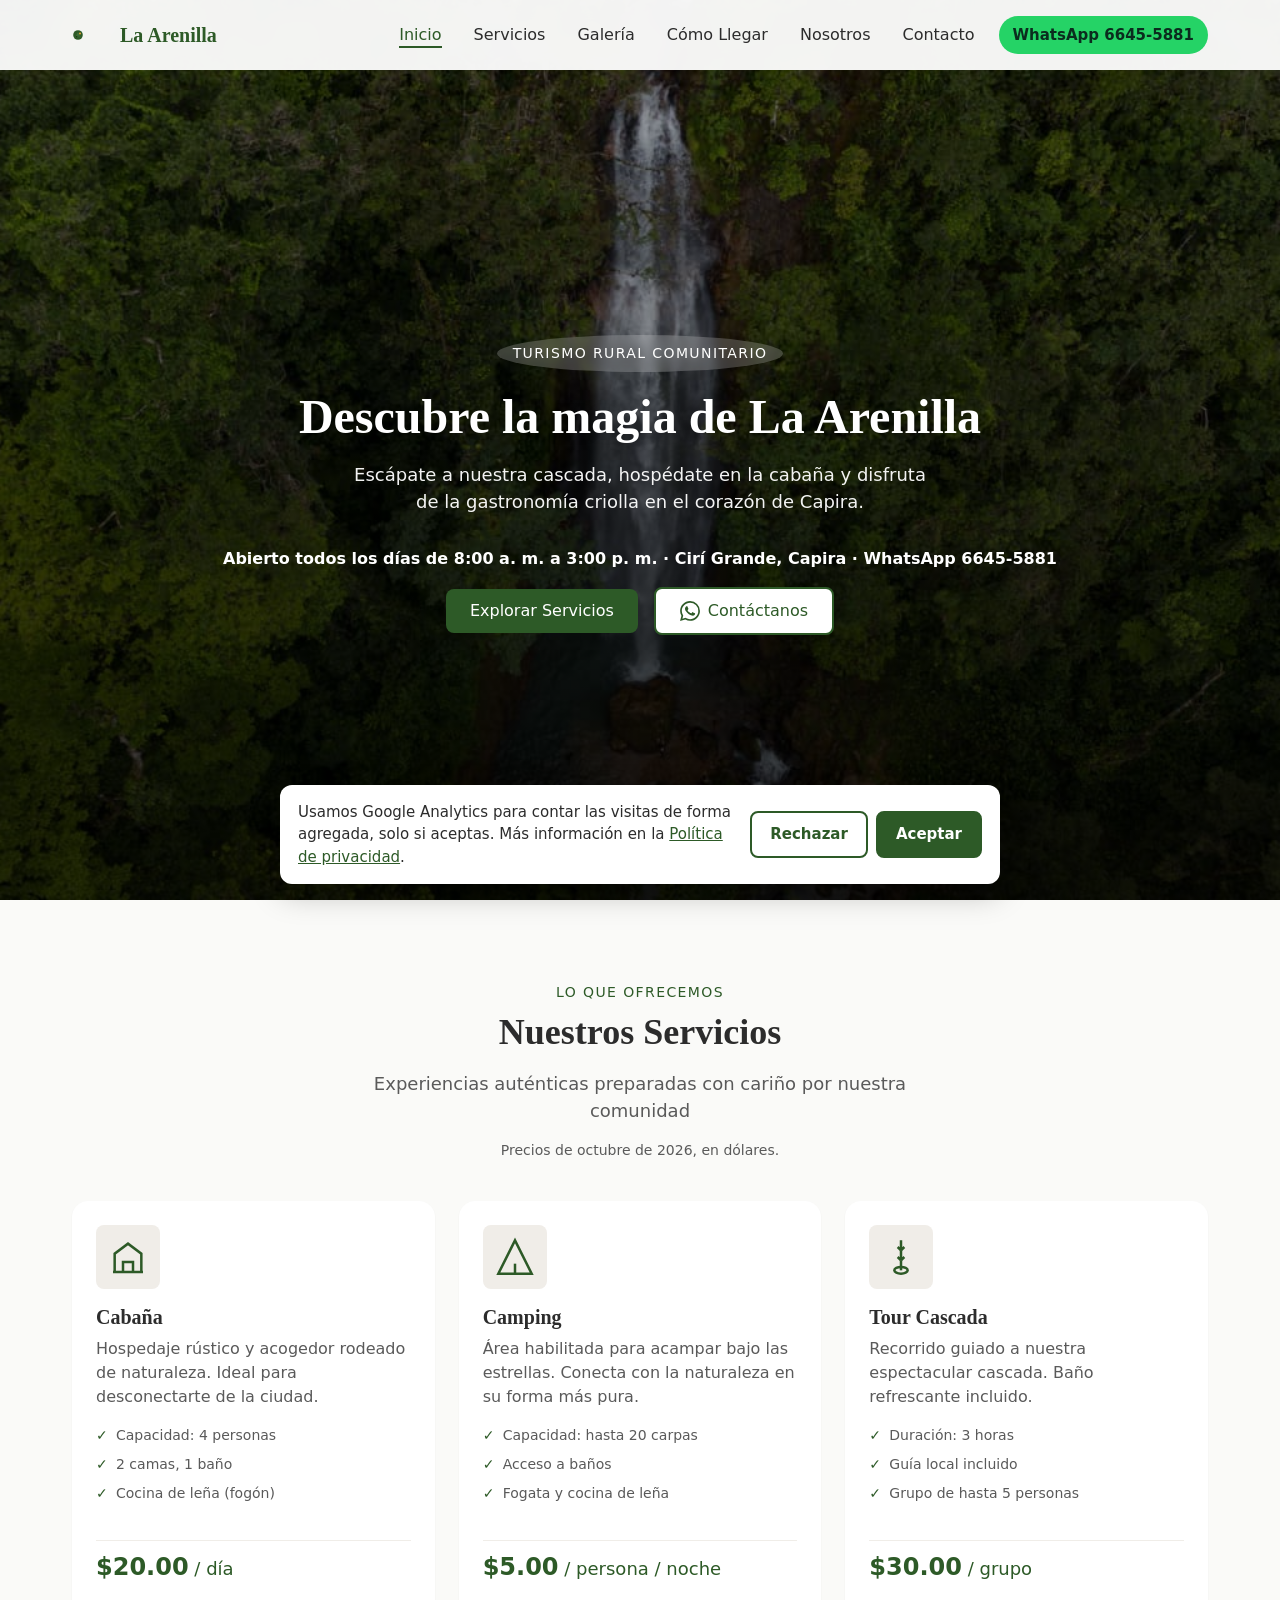
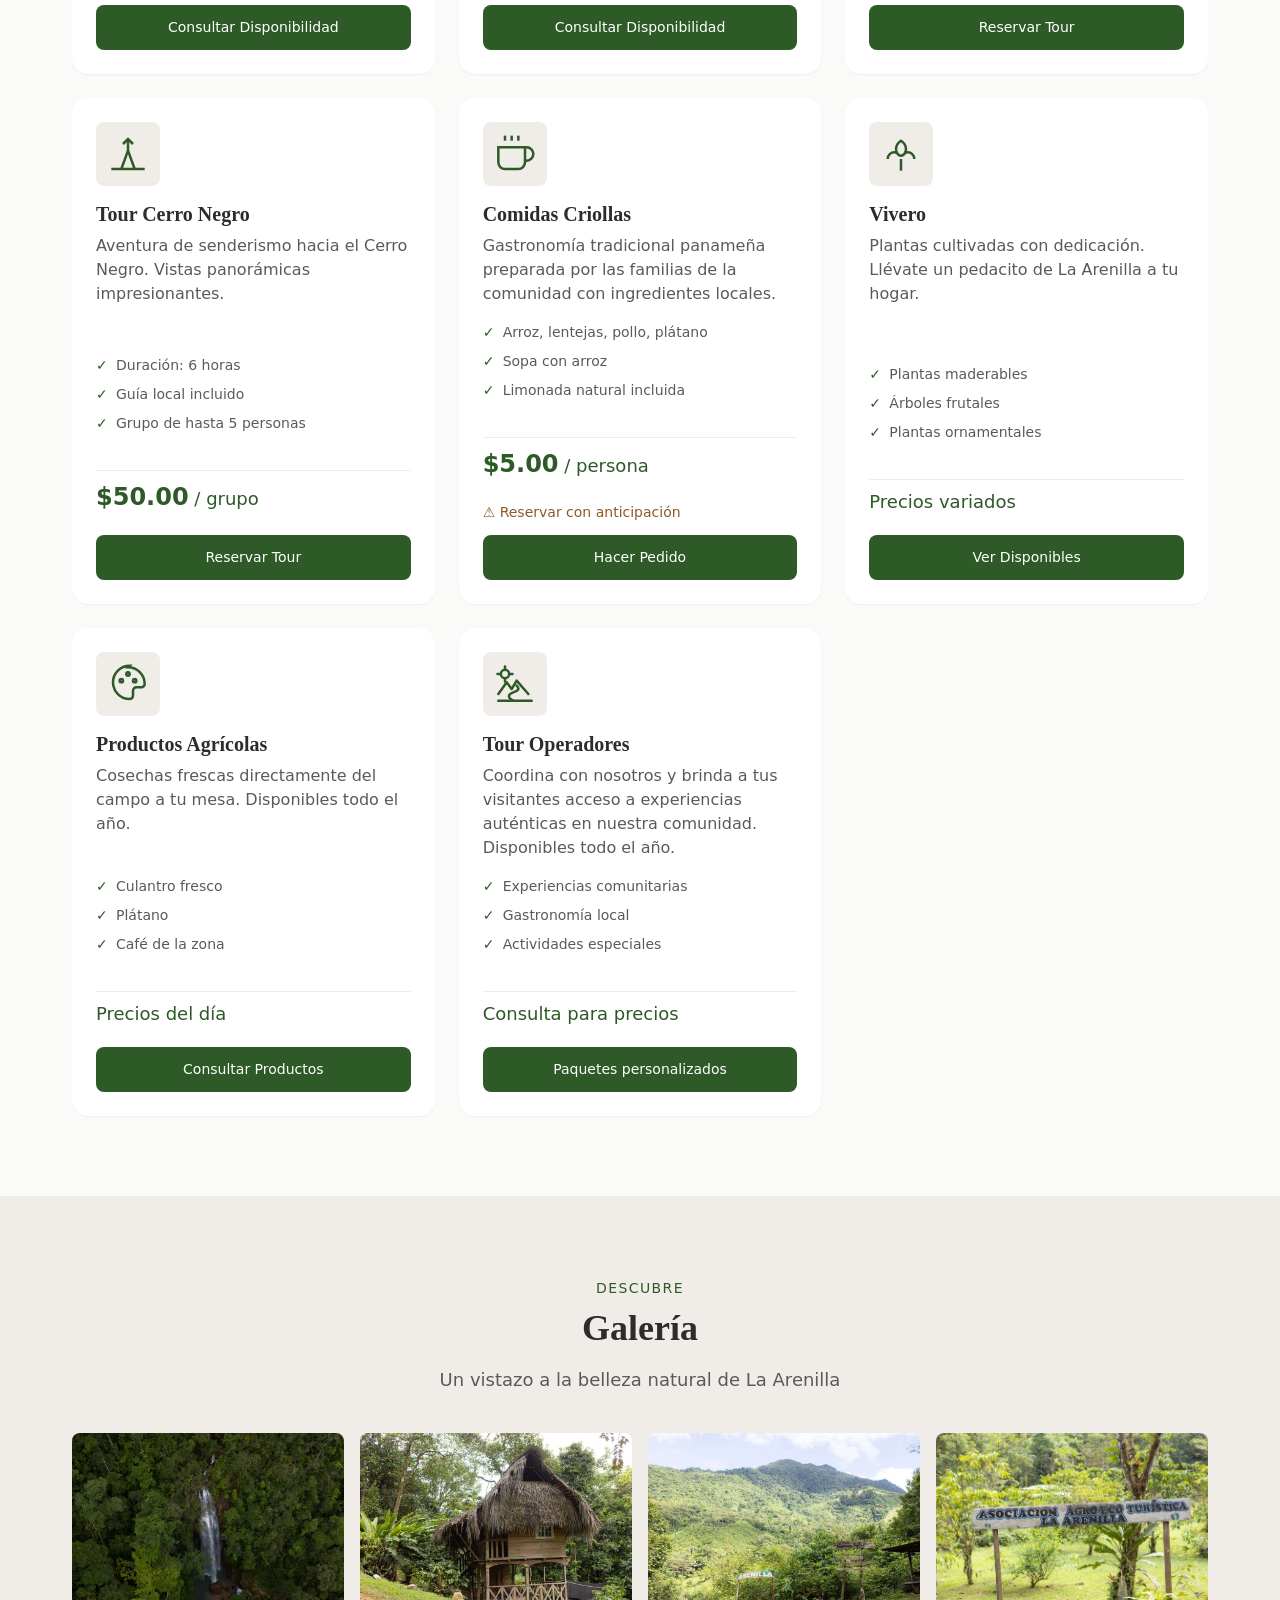
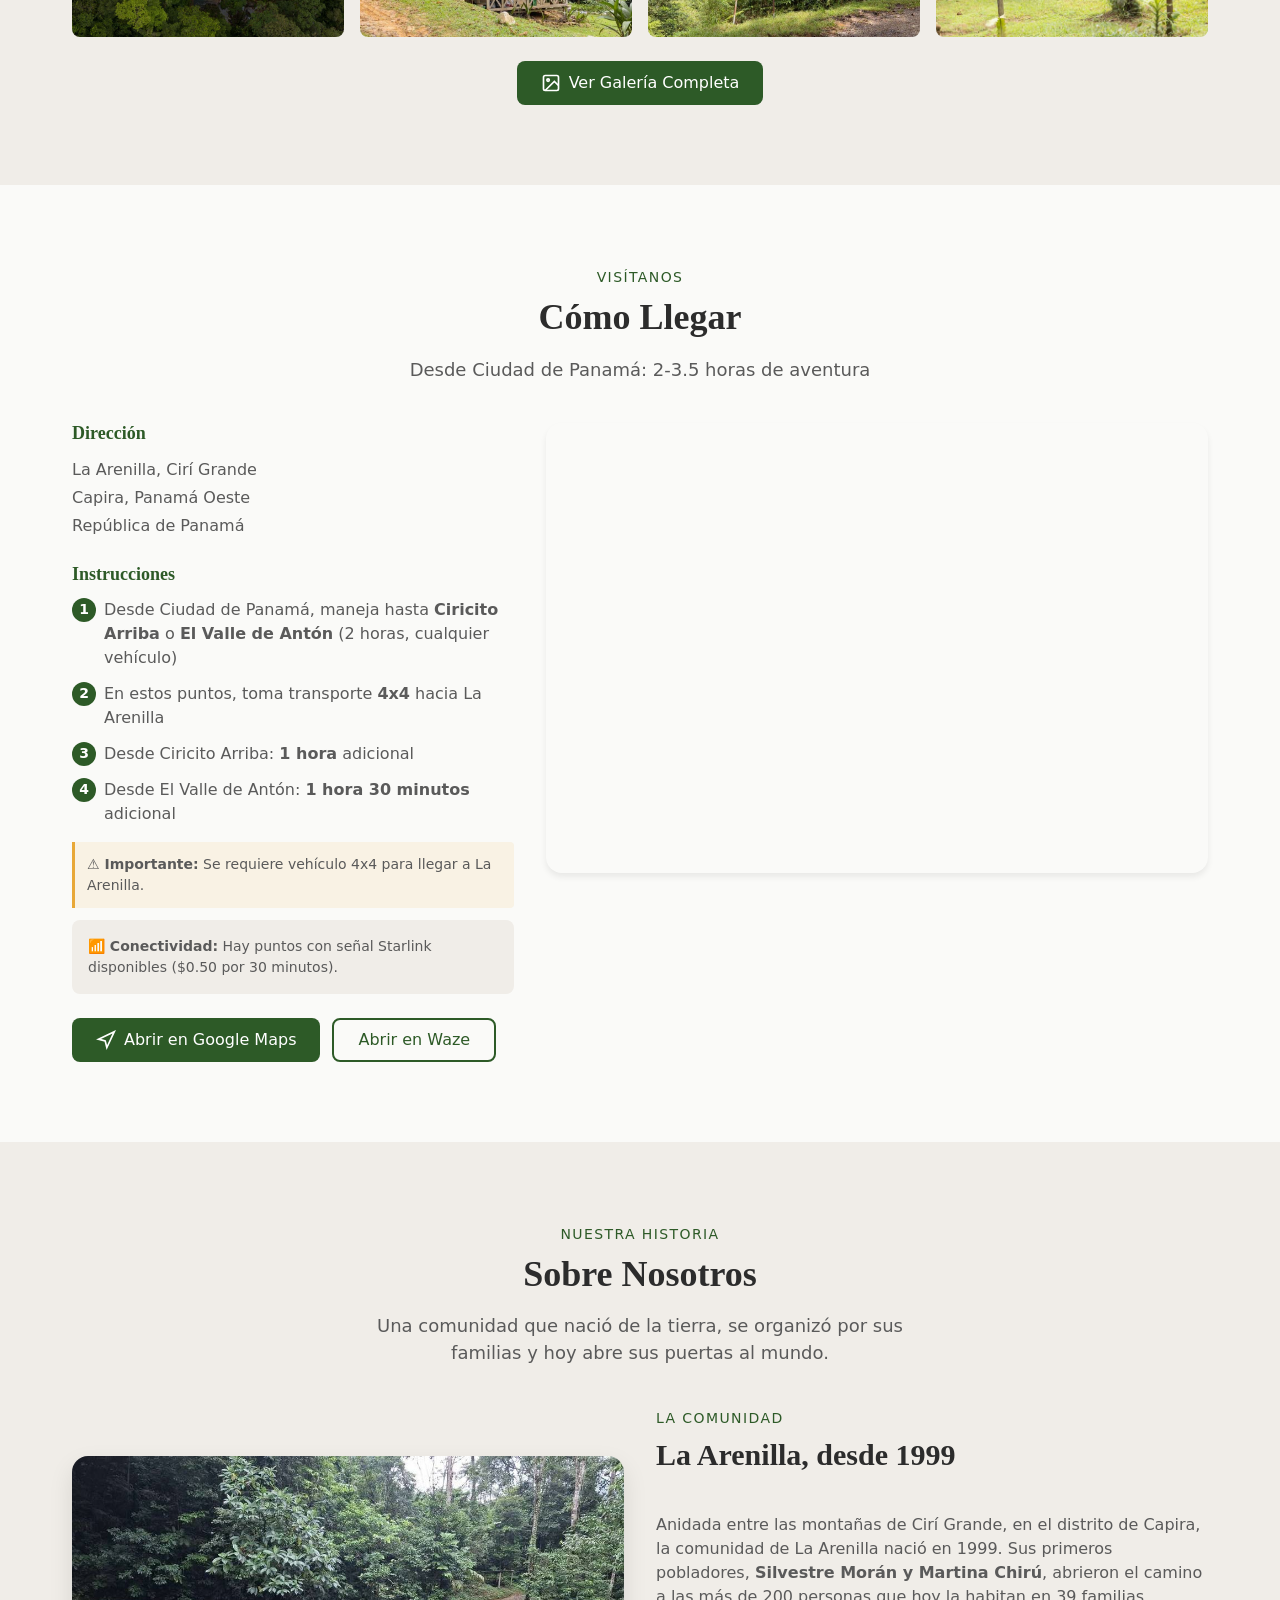
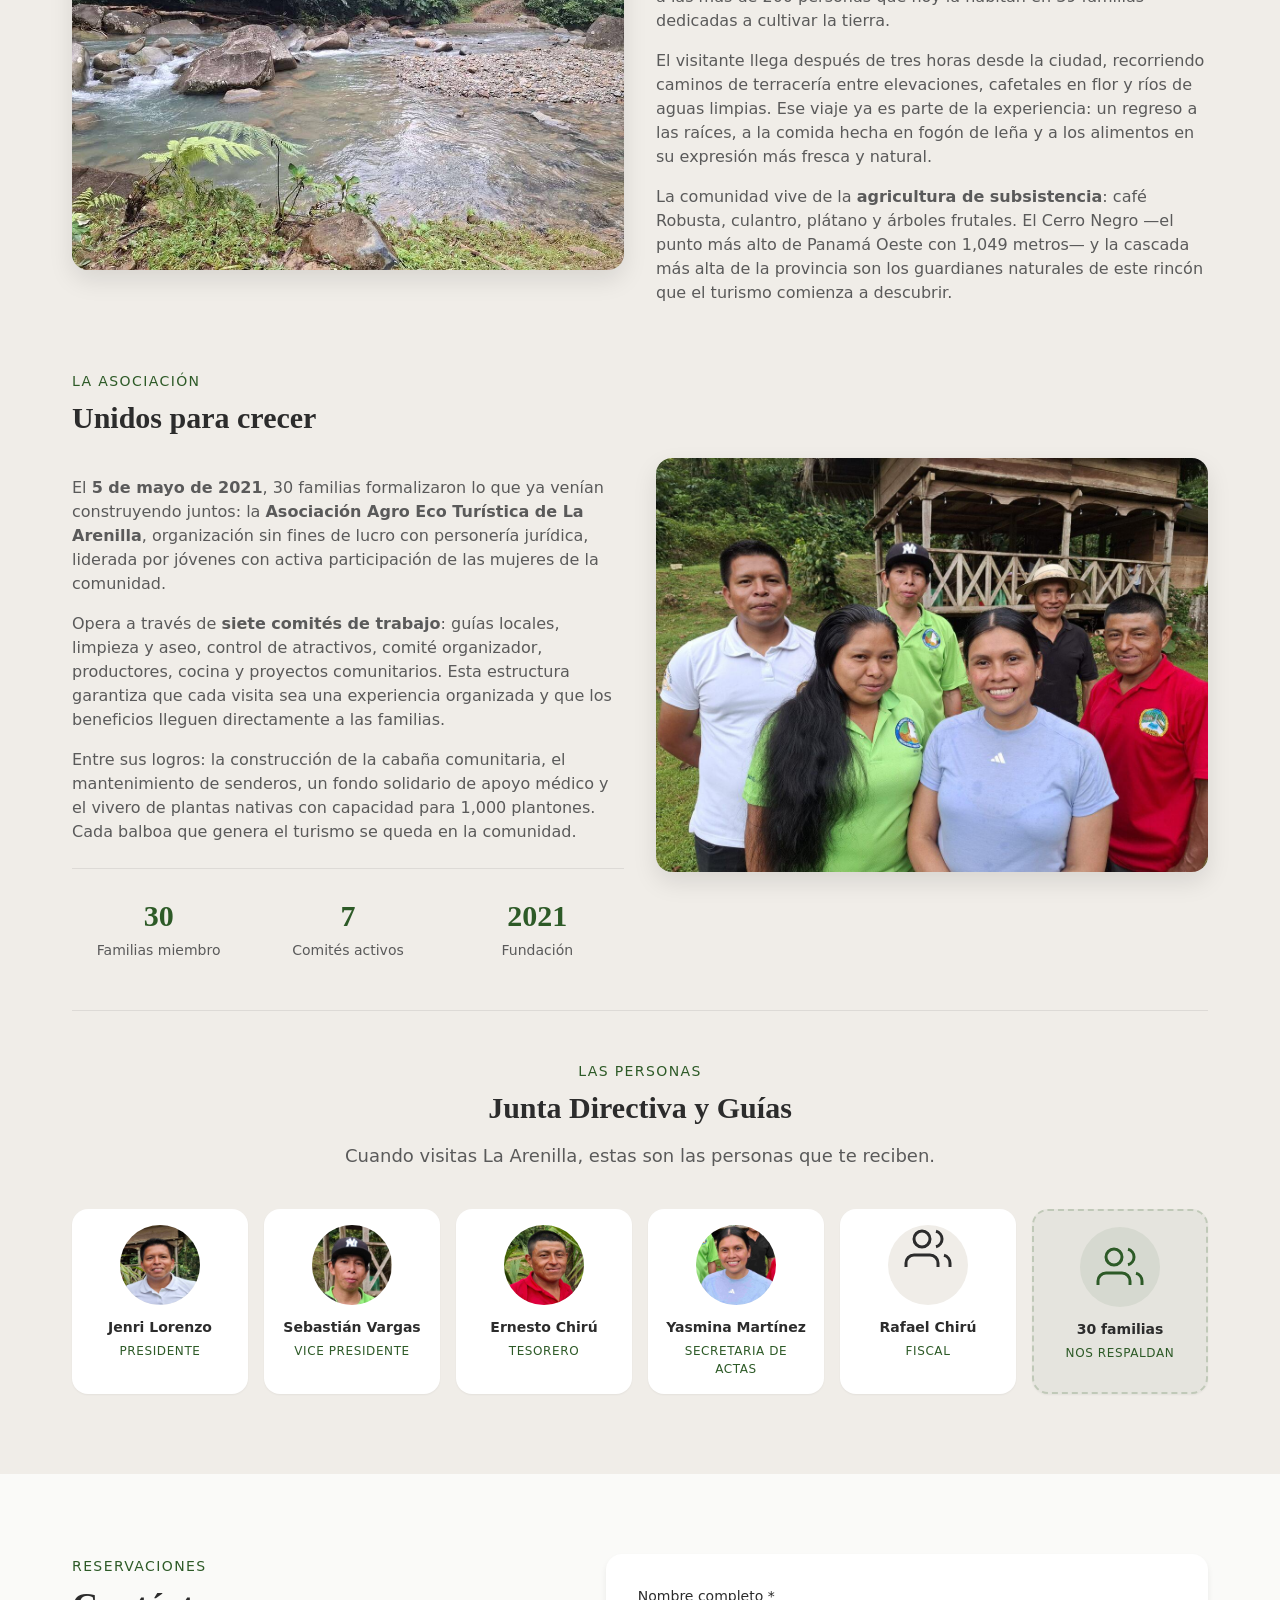
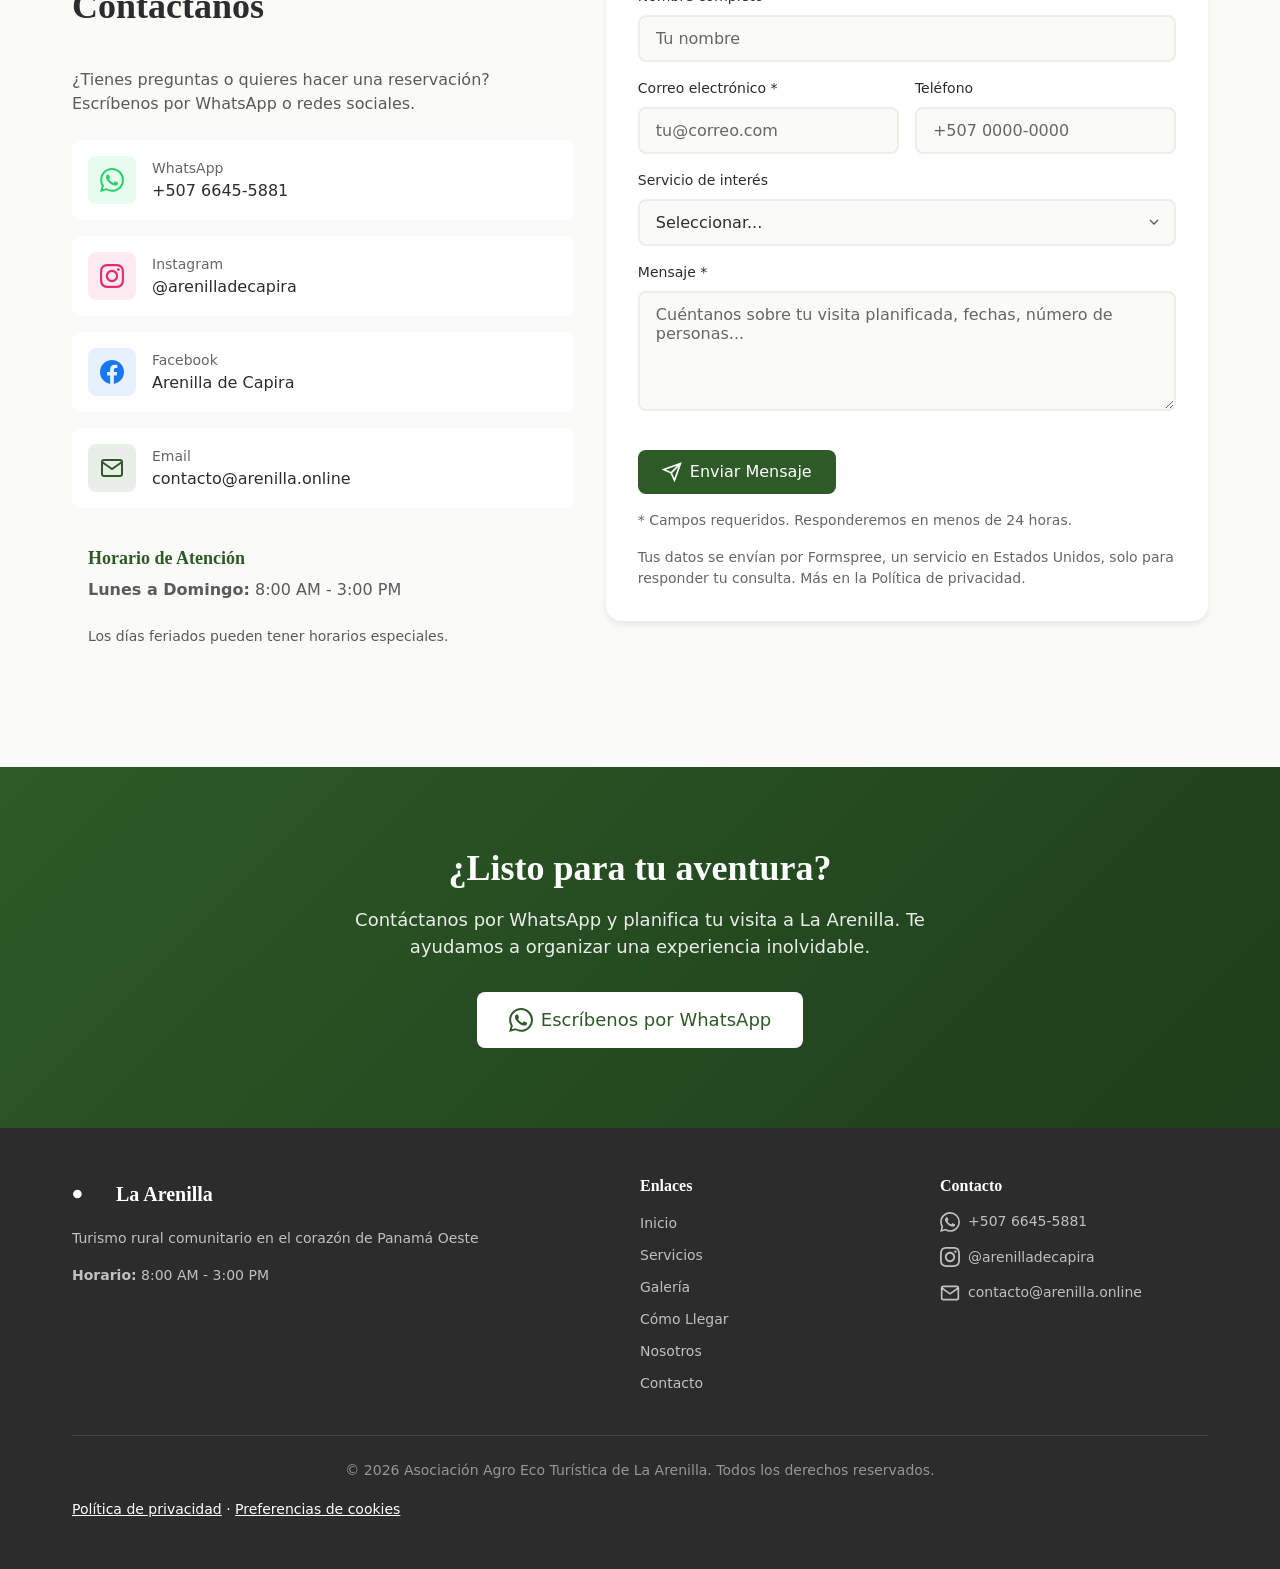
==== commit 7f7de822: "Nombre del fiscal de la asociacion: Rafael Chiru Co-Authored-By: Claude Opus 5.5 <noreply@anthropic." ====
--- a/docs/index.html
+++ b/docs/index.html
@@ -724,7 +724,7 @@
                                 </svg>                              
                                 
                             </div>
-                            <p class="nosotros__persona-nombre">[Pendiente Nombre]</p>
+                            <p class="nosotros__persona-nombre">Rafael Chirú</p>
                             <p class="nosotros__persona-cargo">Fiscal</p>
                         </article>
 
--- a/docs/css/styles.css
+++ b/docs/css/styles.css
@@ -1757,3 +1757,6 @@
 body.con-aviso .whatsapp-float, body.en-contacto .whatsapp-float { opacity: 0; pointer-events: none; }
 .whatsapp-float { transition: opacity .2s; }
 @media (max-width: 480px) { .nav__wa { padding: 6px 12px; font-size: 14px; margin-right: 8px; } .nav__wa-num { display: none; } }
+
+/* Escritorio: menu a la derecha del logo y boton de WhatsApp al final (26-oct-2026) */
+@media (min-width: 768px) { .nav__menu { margin-left: auto; } .nav__wa { margin-left: var(--space-6); margin-right: 0; } }
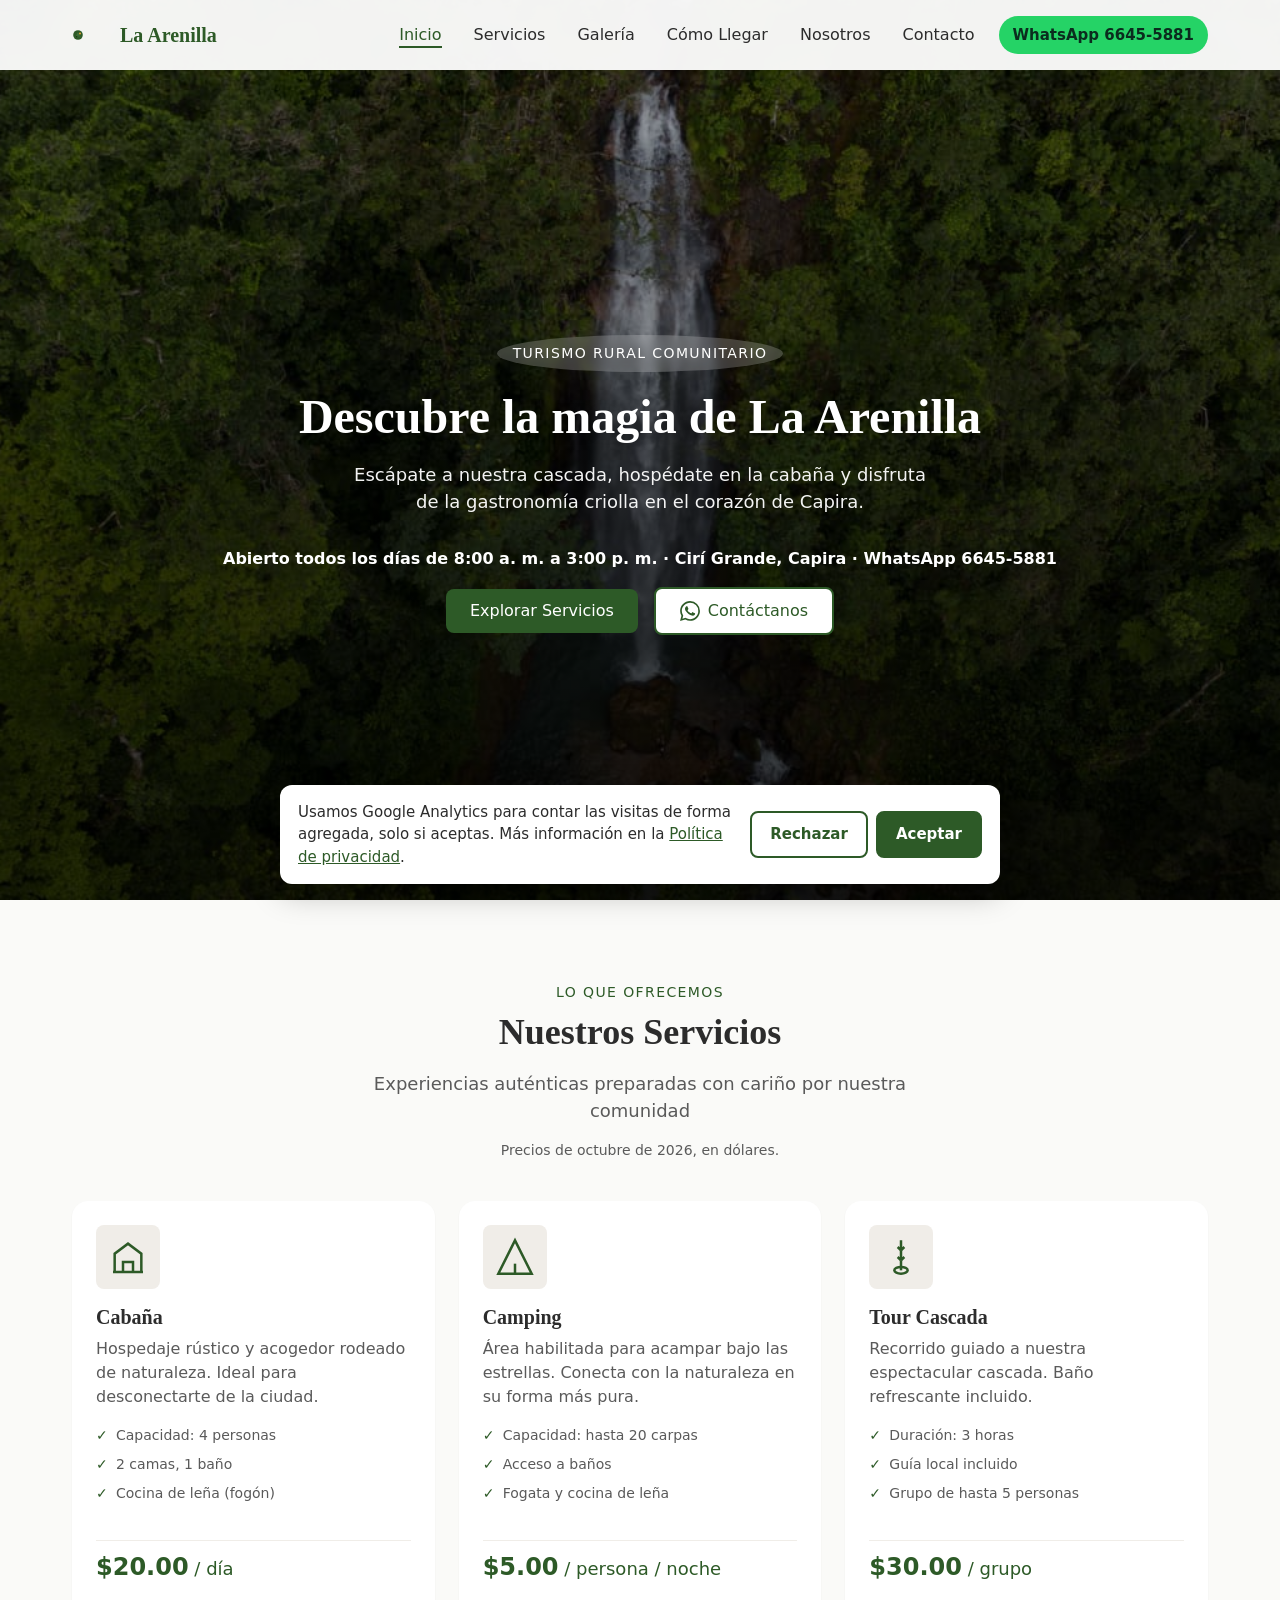
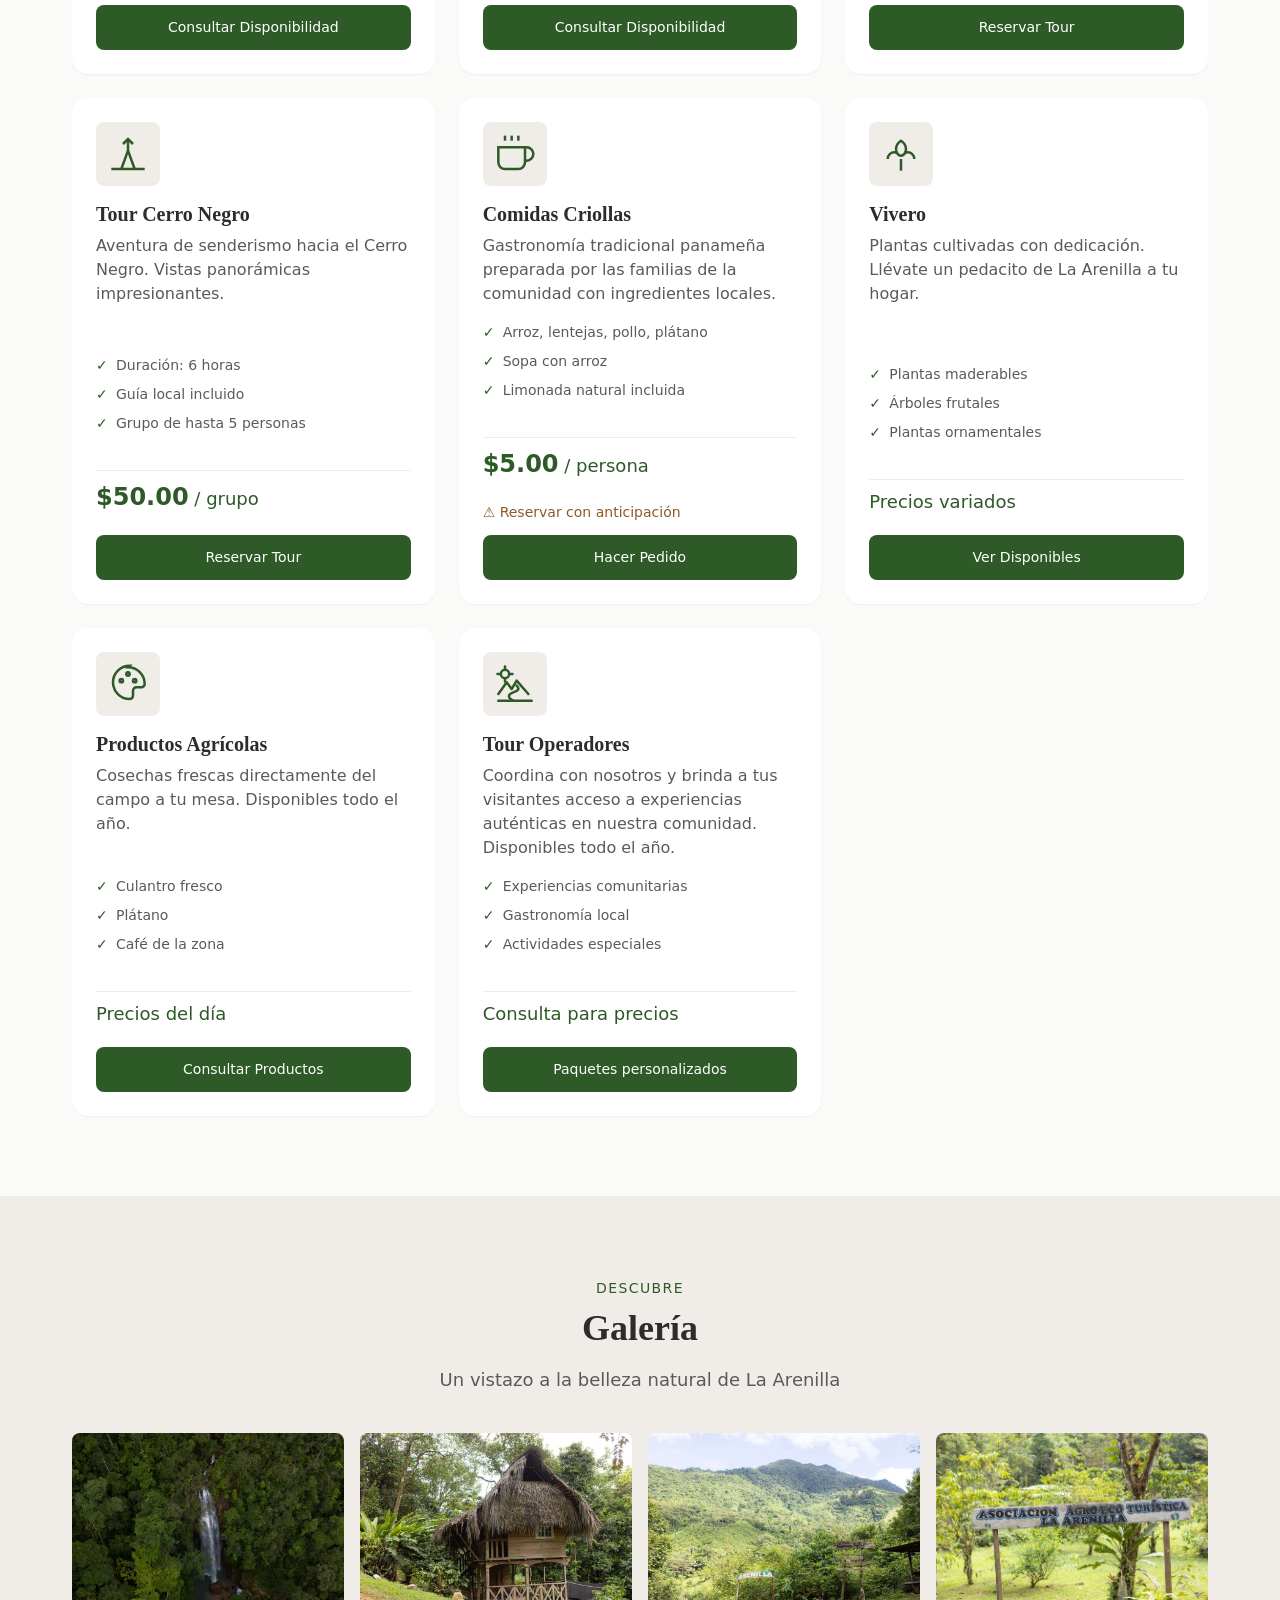
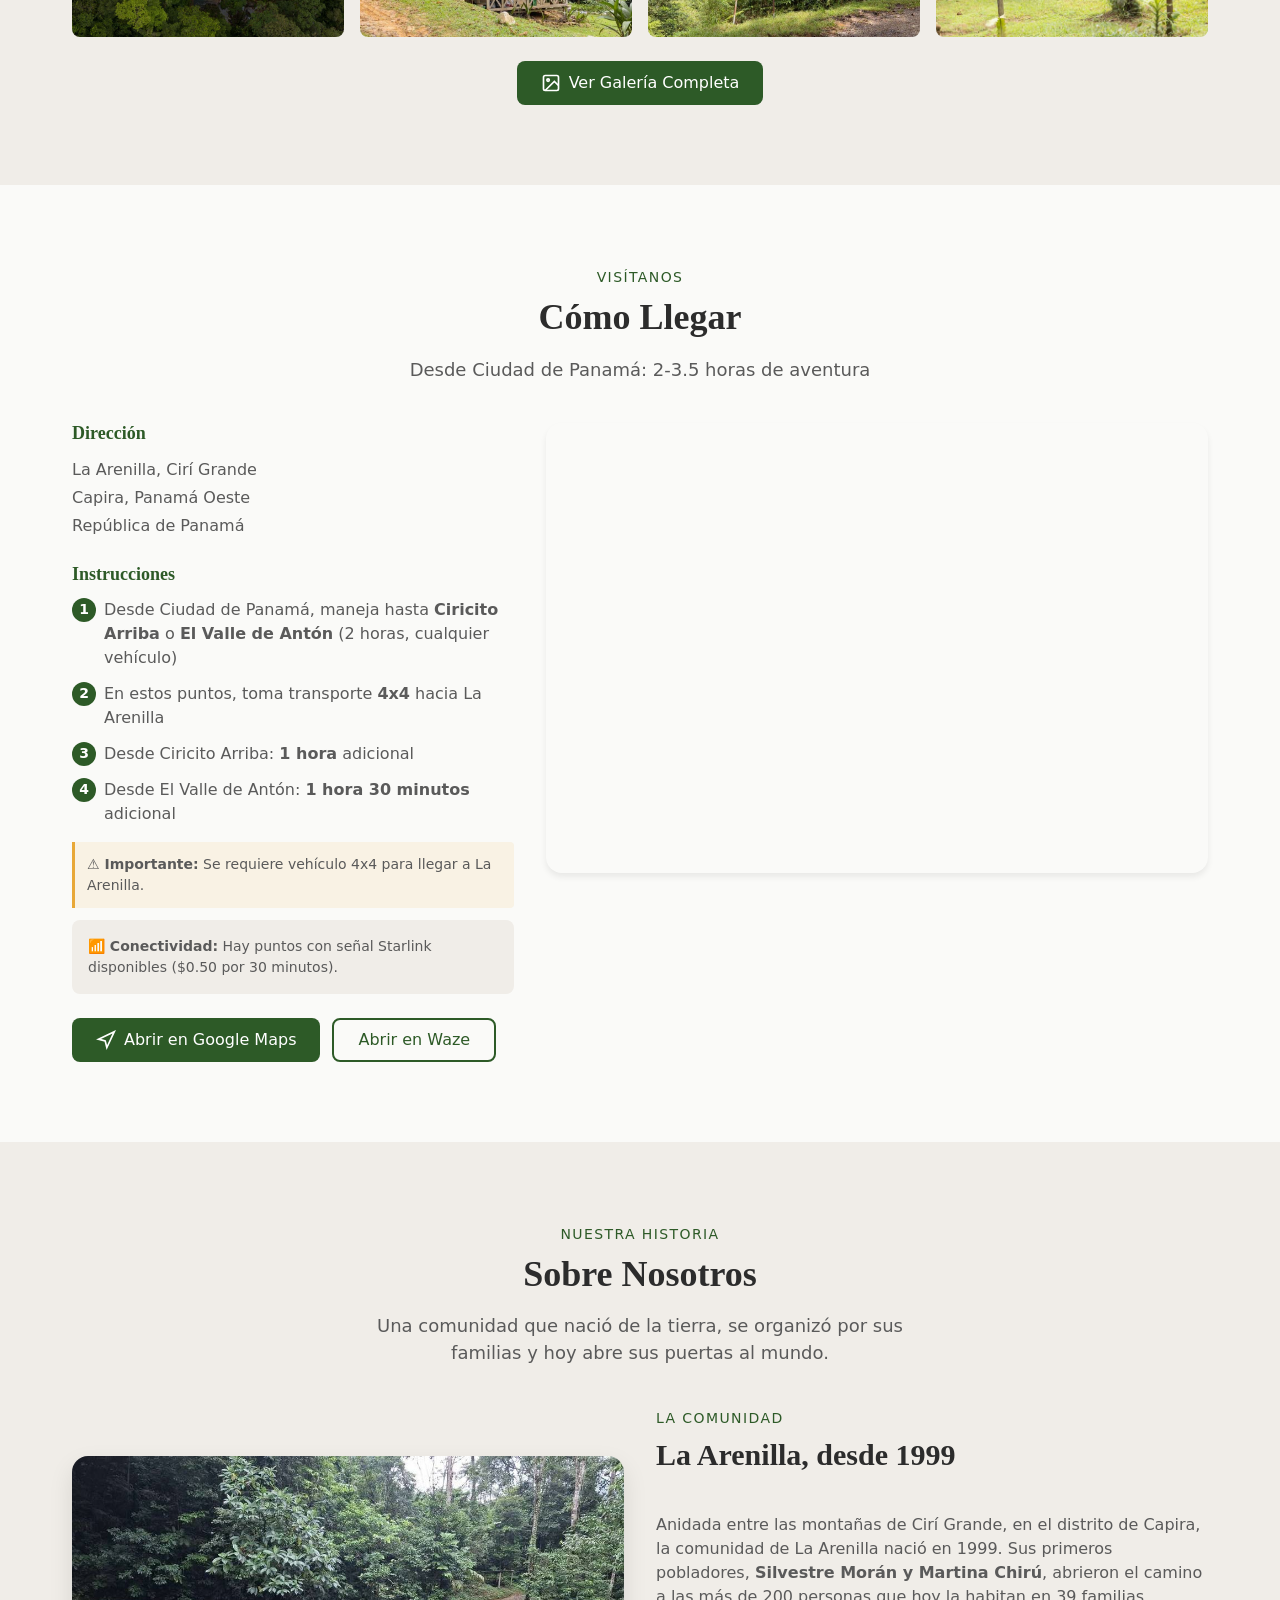
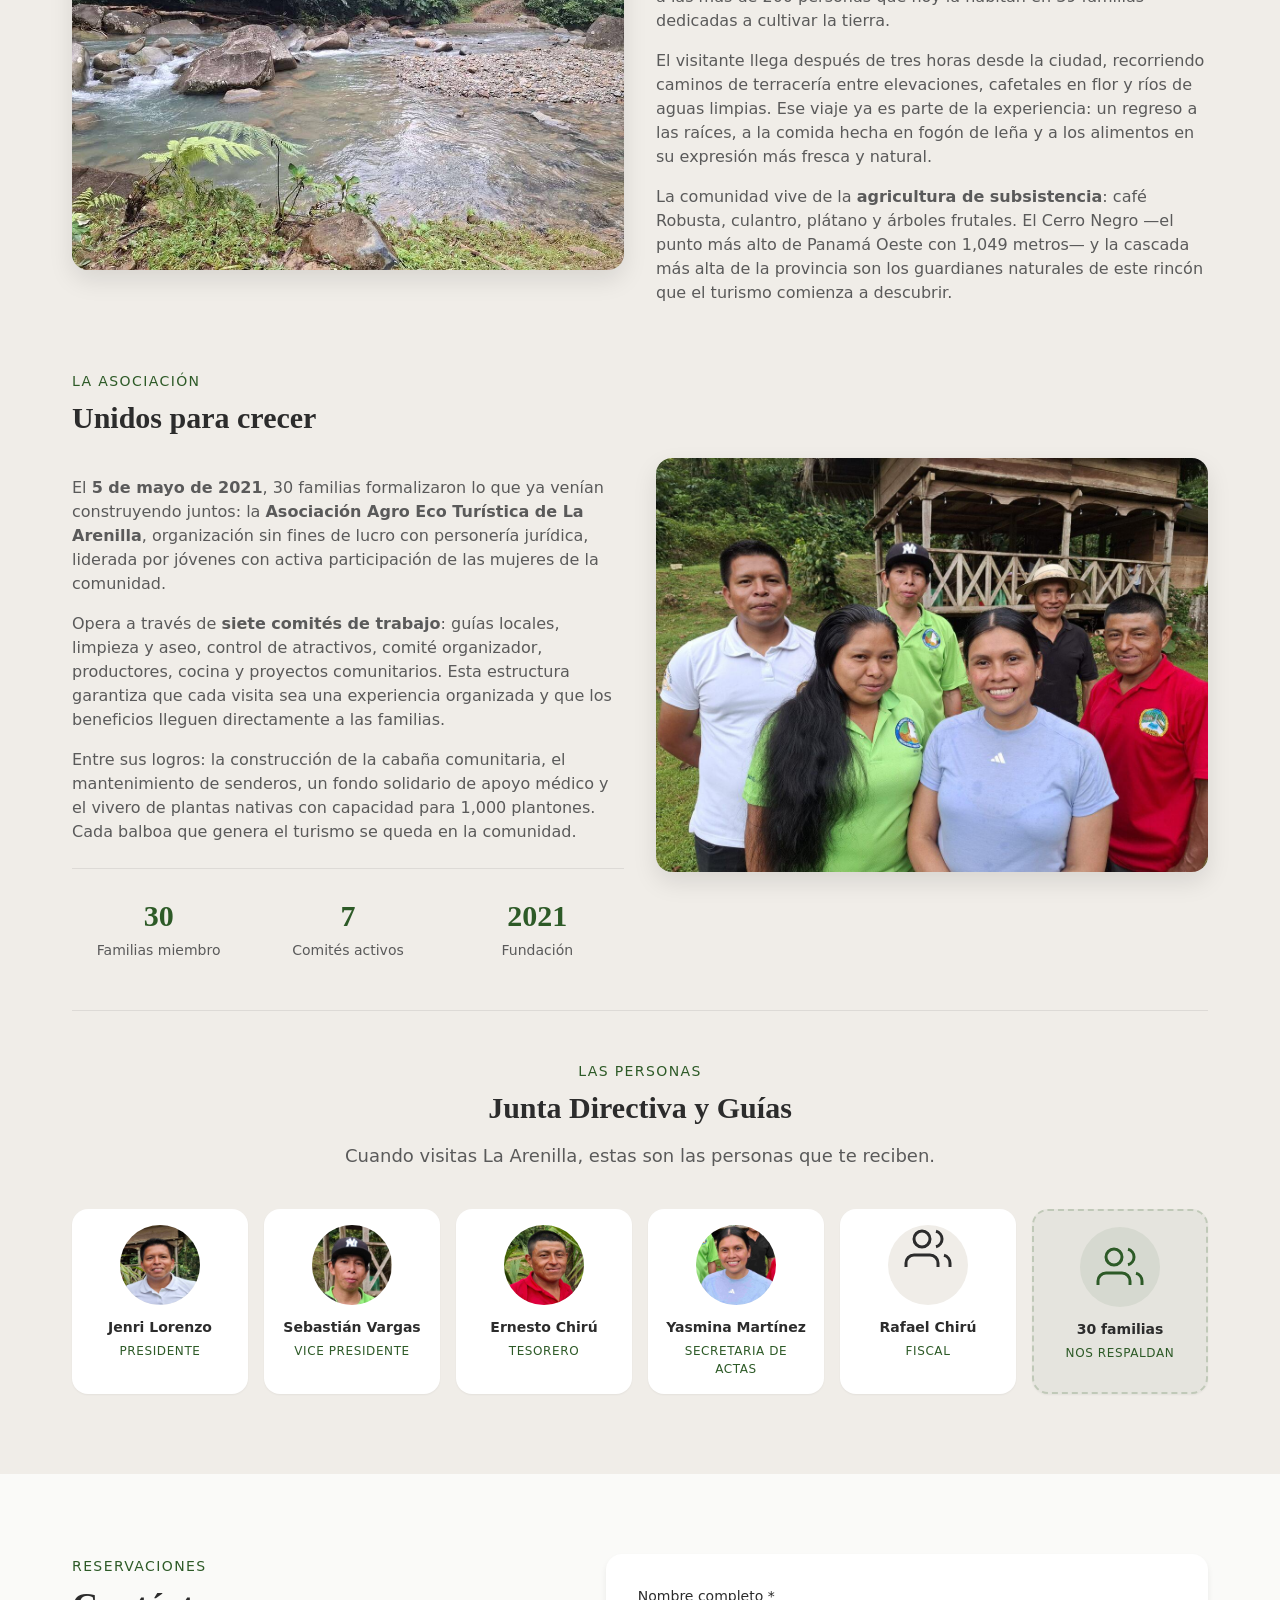
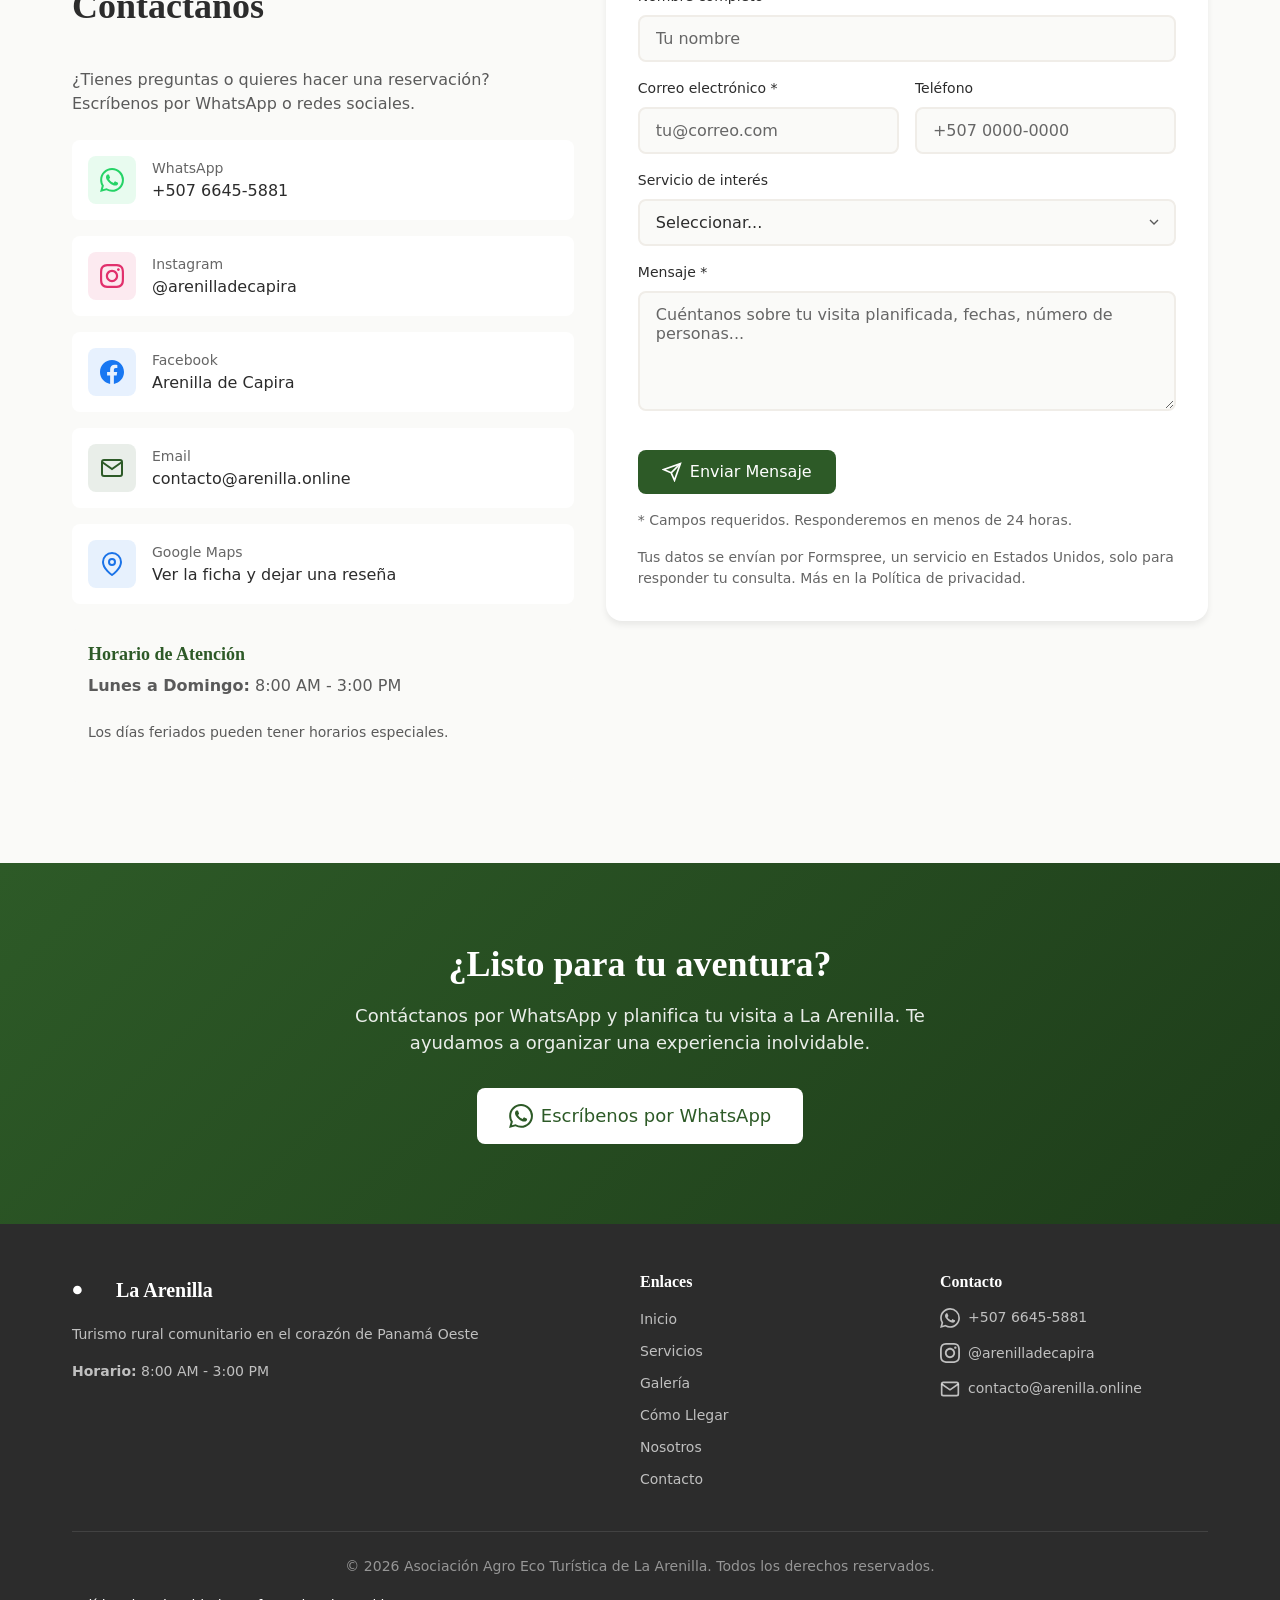
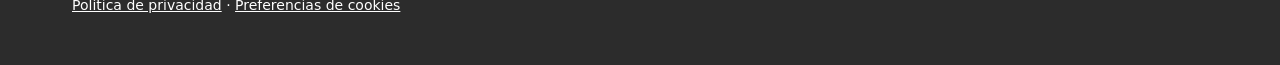
==== commit f3840e4f: "Canal Google Maps en Contacto con el enlace a la ficha de la asociacion Co-Authored-By: Claude Opus " ====
--- a/docs/index.html
+++ b/docs/index.html
@@ -61,7 +61,8 @@
         "url": "https://arenilla.online/",
         "sameAs": [
             "https://instagram.com/arenilladecapira",
-            "https://www.facebook.com/100057382001965"
+            "https://www.facebook.com/100057382001965",
+            "https://www.google.com/search?kgmid=/g/11z_0lfbt8"
         ],
         "amenityFeature": [
             {"@type": "LocationFeatureSpecification", "name": "Cascada"},
@@ -809,6 +810,19 @@
                                 <div class="contacto__canal-text">
                                     <span class="contacto__canal-label">Email</span>
                                     <span class="contacto__canal-value">contacto@arenilla.online</span>
+                                </div>
+                            </a>
+                            
+                            <a href="https://share.google/rSmgX6bvjqxu9uMZb" class="contacto__canal" target="_blank" rel="noopener noreferrer">
+                                <div class="contacto__canal-icon contacto__canal-icon--google">
+                                    <svg width="24" height="24" viewBox="0 0 24 24" fill="none" stroke="currentColor" stroke-width="2" aria-hidden="true">
+                                        <path d="M21 10c0 7-9 13-9 13s-9-6-9-13a9 9 0 0 1 18 0z"/>
+                                        <circle cx="12" cy="10" r="3"/>
+                                    </svg>
+                                </div>
+                                <div class="contacto__canal-text">
+                                    <span class="contacto__canal-label">Google Maps</span>
+                                    <span class="contacto__canal-value">Ver la ficha y dejar una reseña</span>
                                 </div>
                             </a>
                         </div>
--- a/docs/css/styles.css
+++ b/docs/css/styles.css
@@ -1536,6 +1536,11 @@
 .contacto__canal-icon--email {
     background-color: rgba(45, 90, 39, 0.1);
     color: var(--color-primary);
+}
+
+.contacto__canal-icon--google {
+    background-color: rgba(26, 115, 232, 0.1);
+    color: #1A73E8;
 }
 
 /* Horario en contacto */
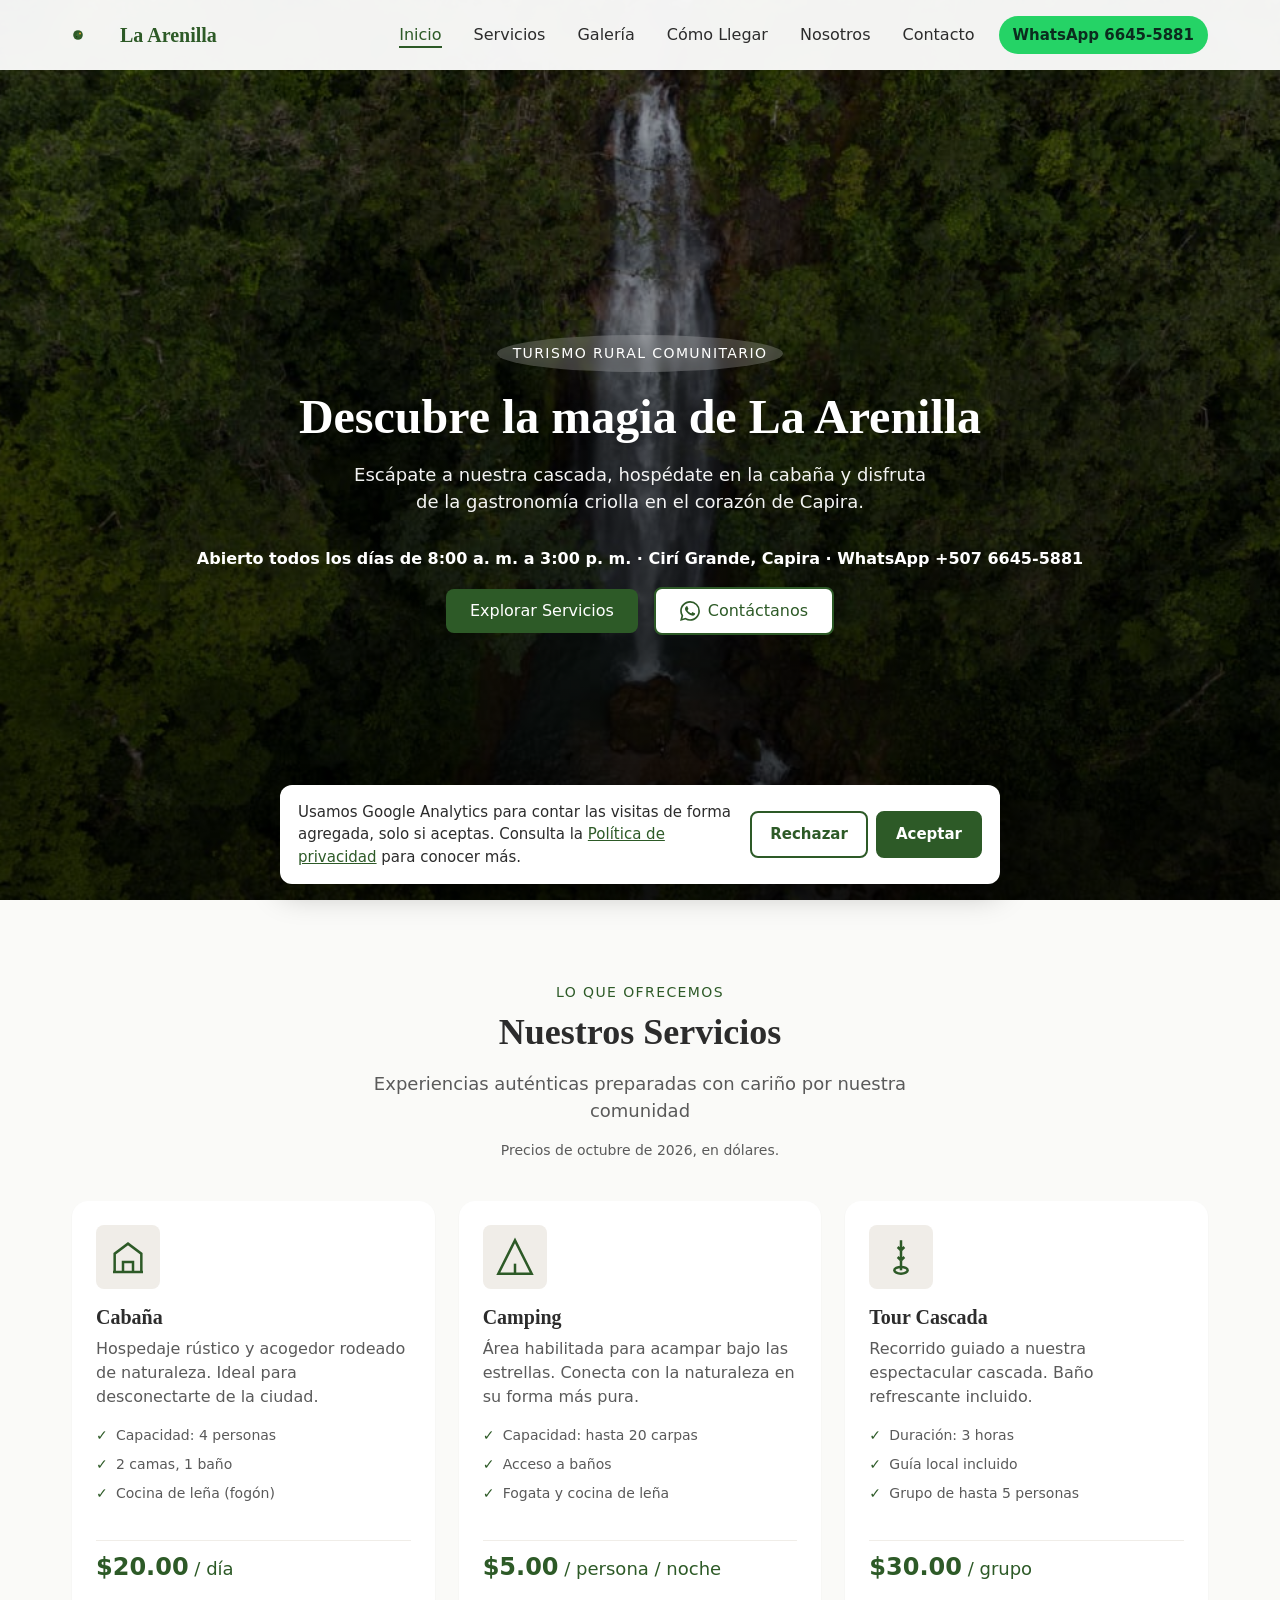
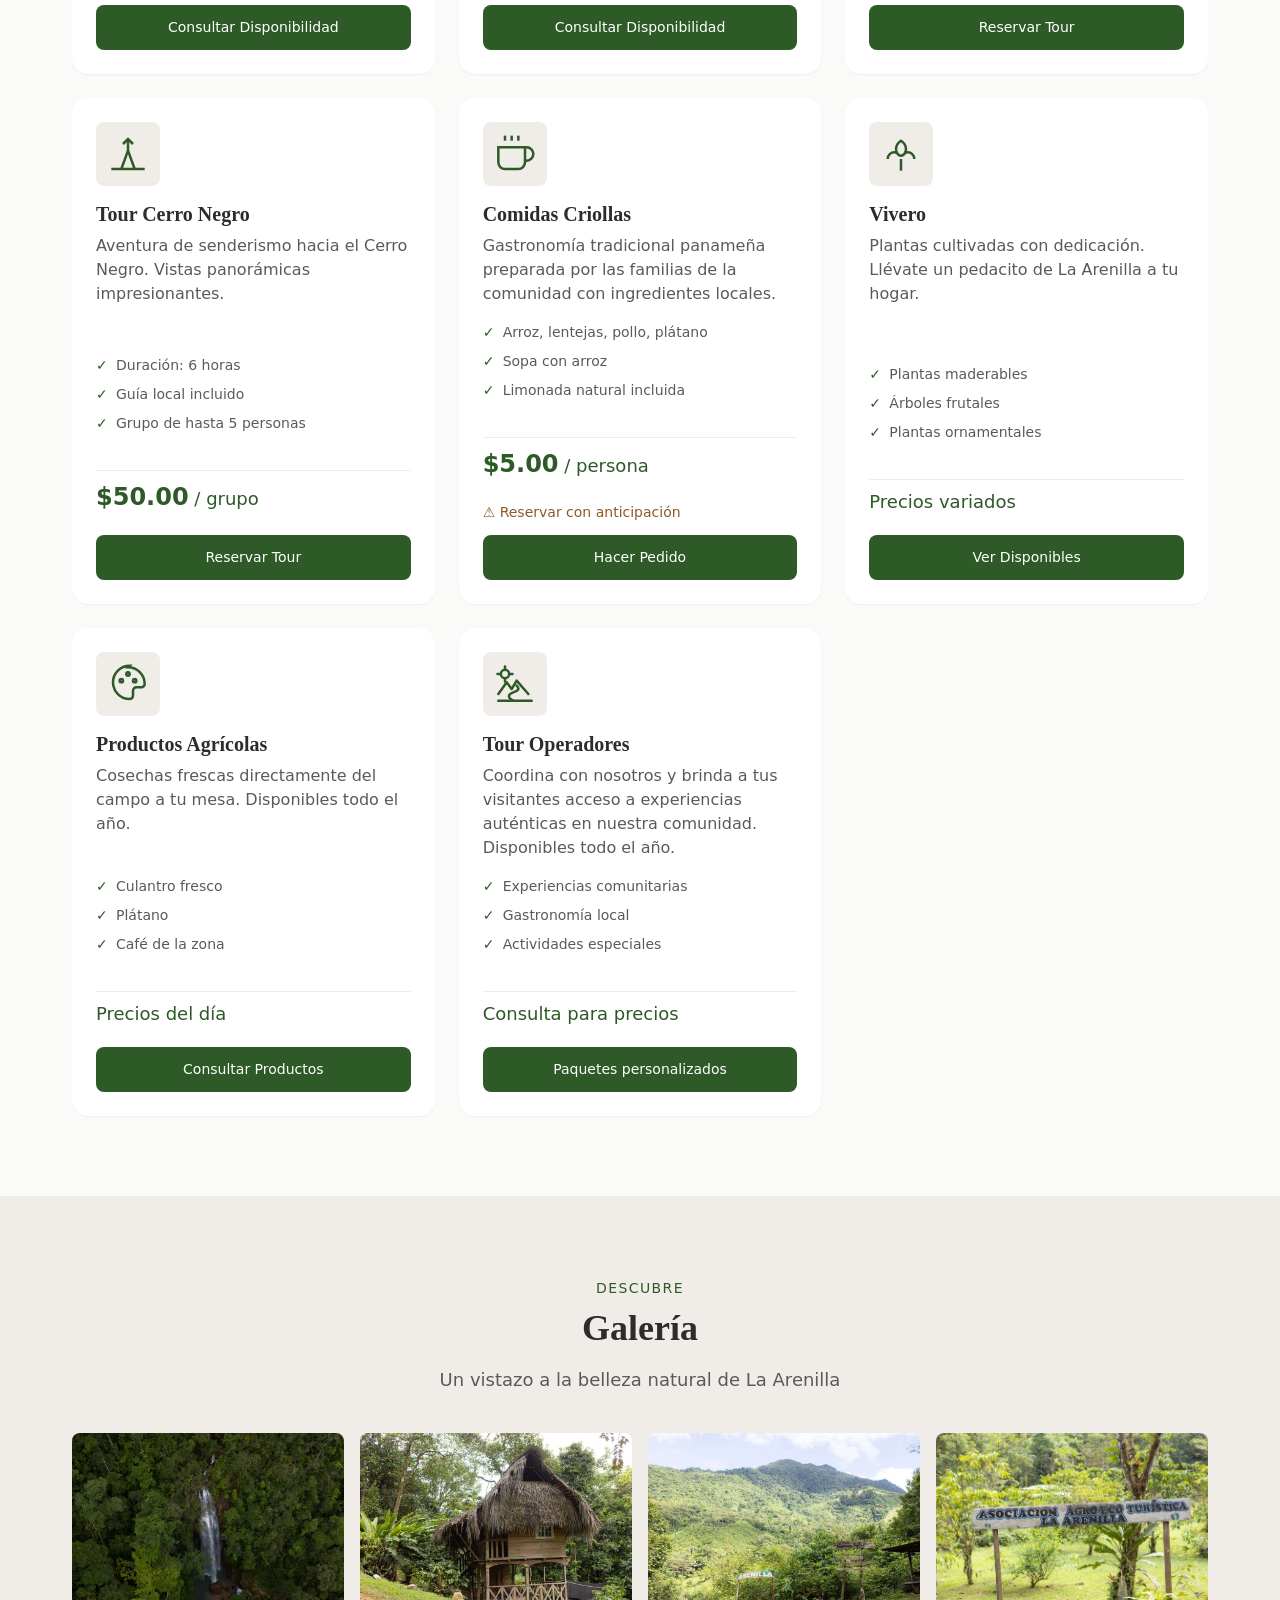
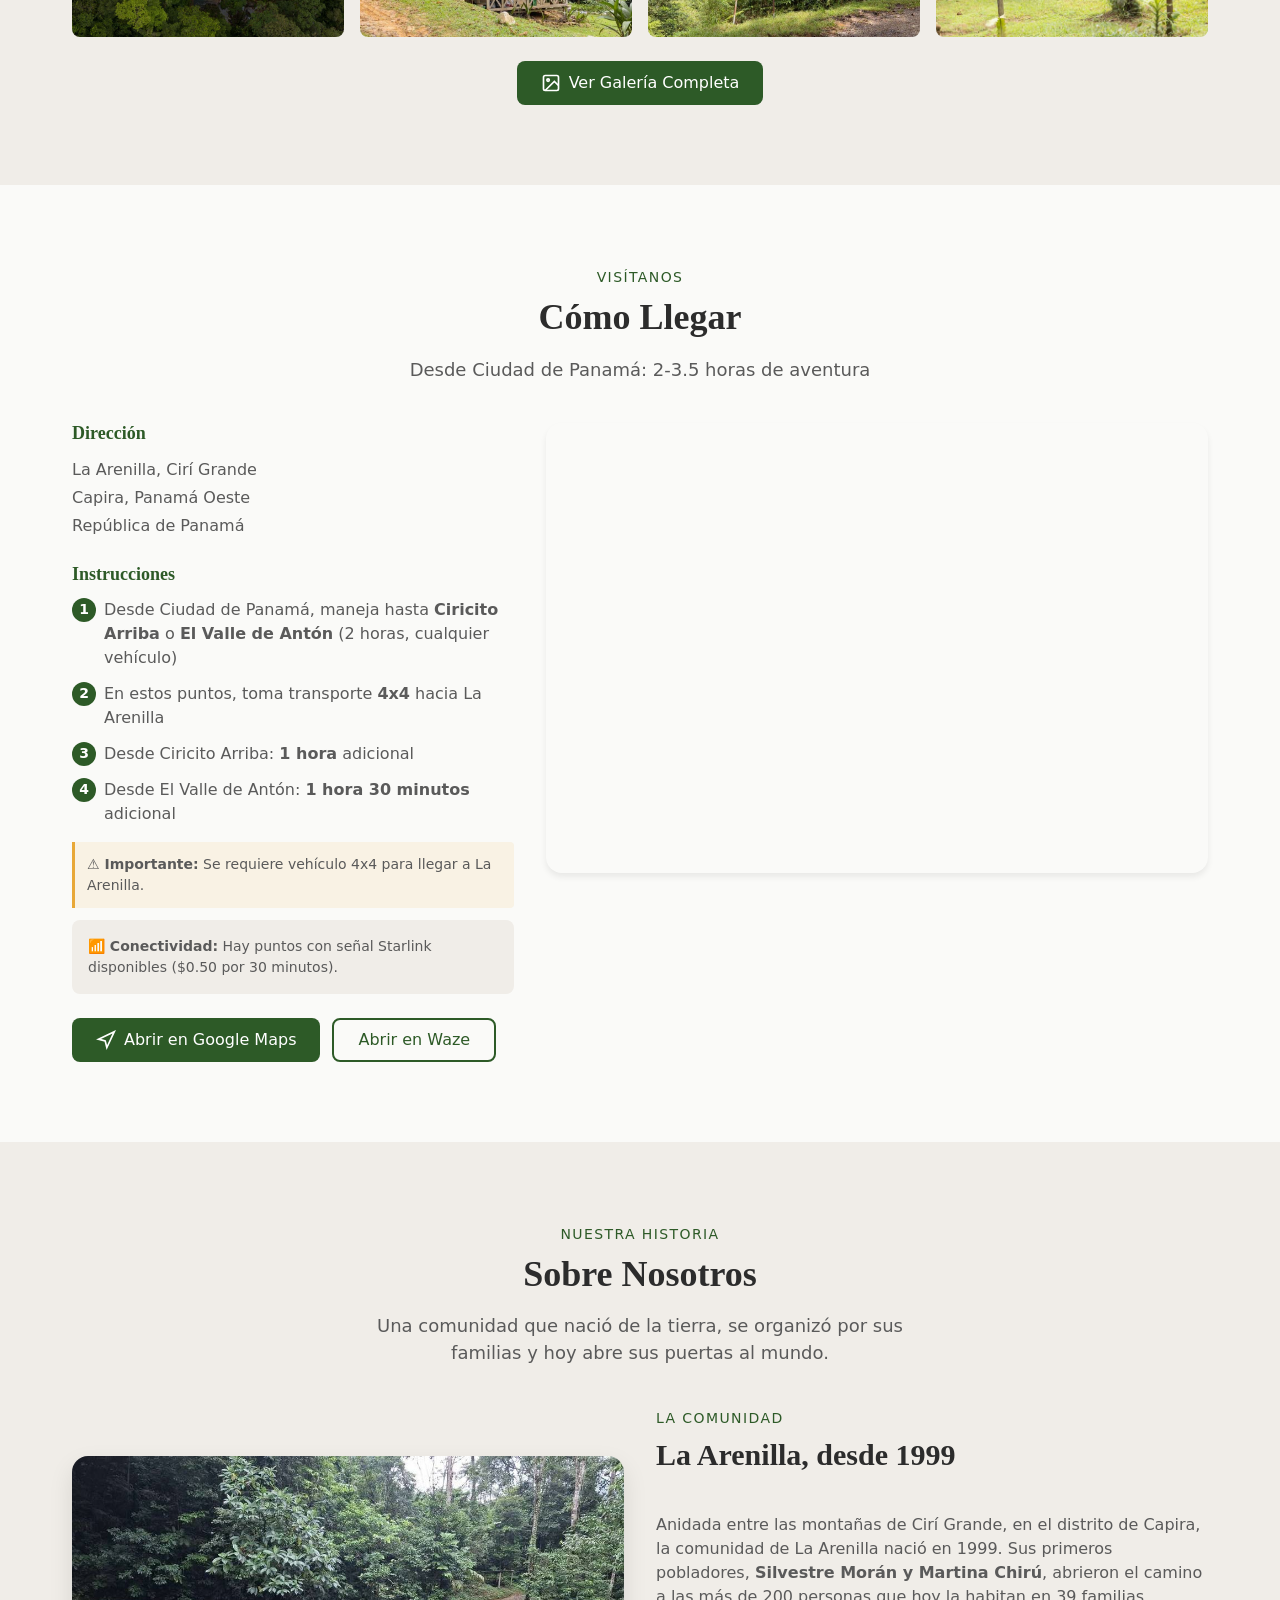
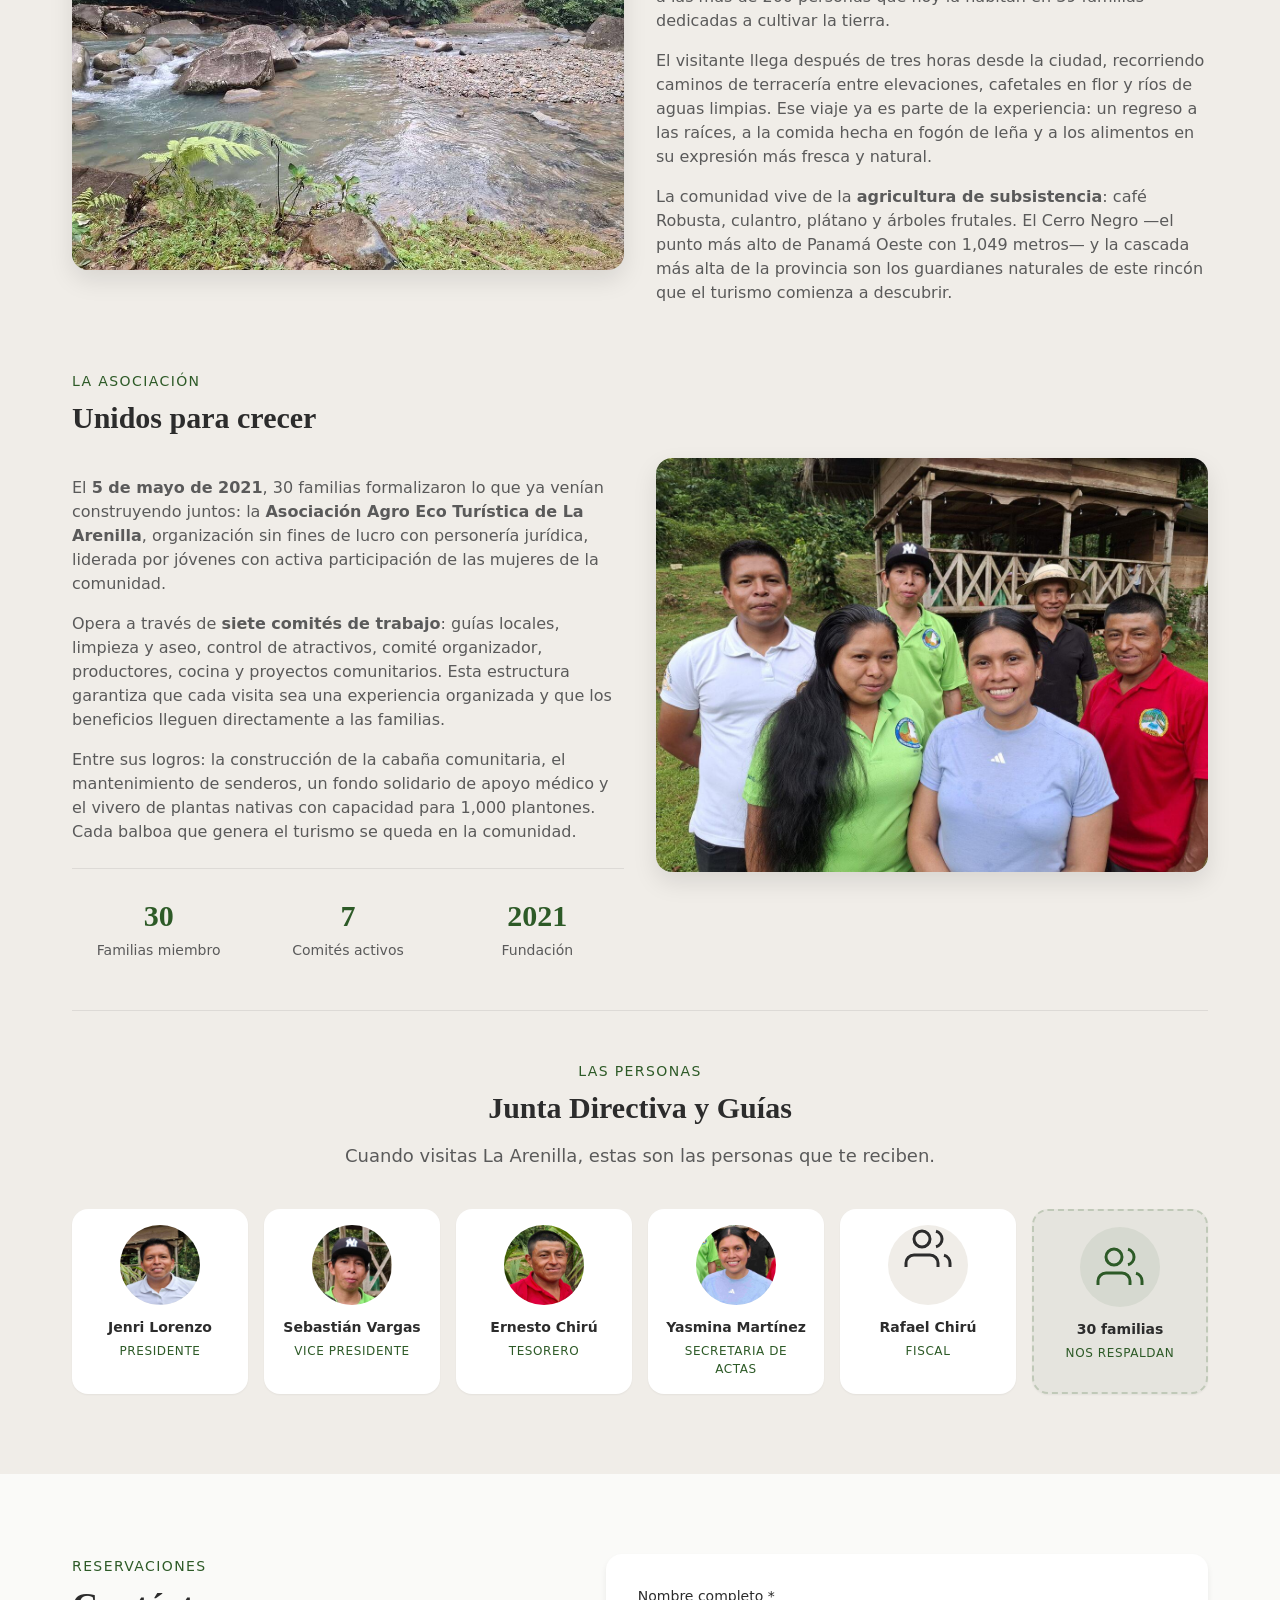
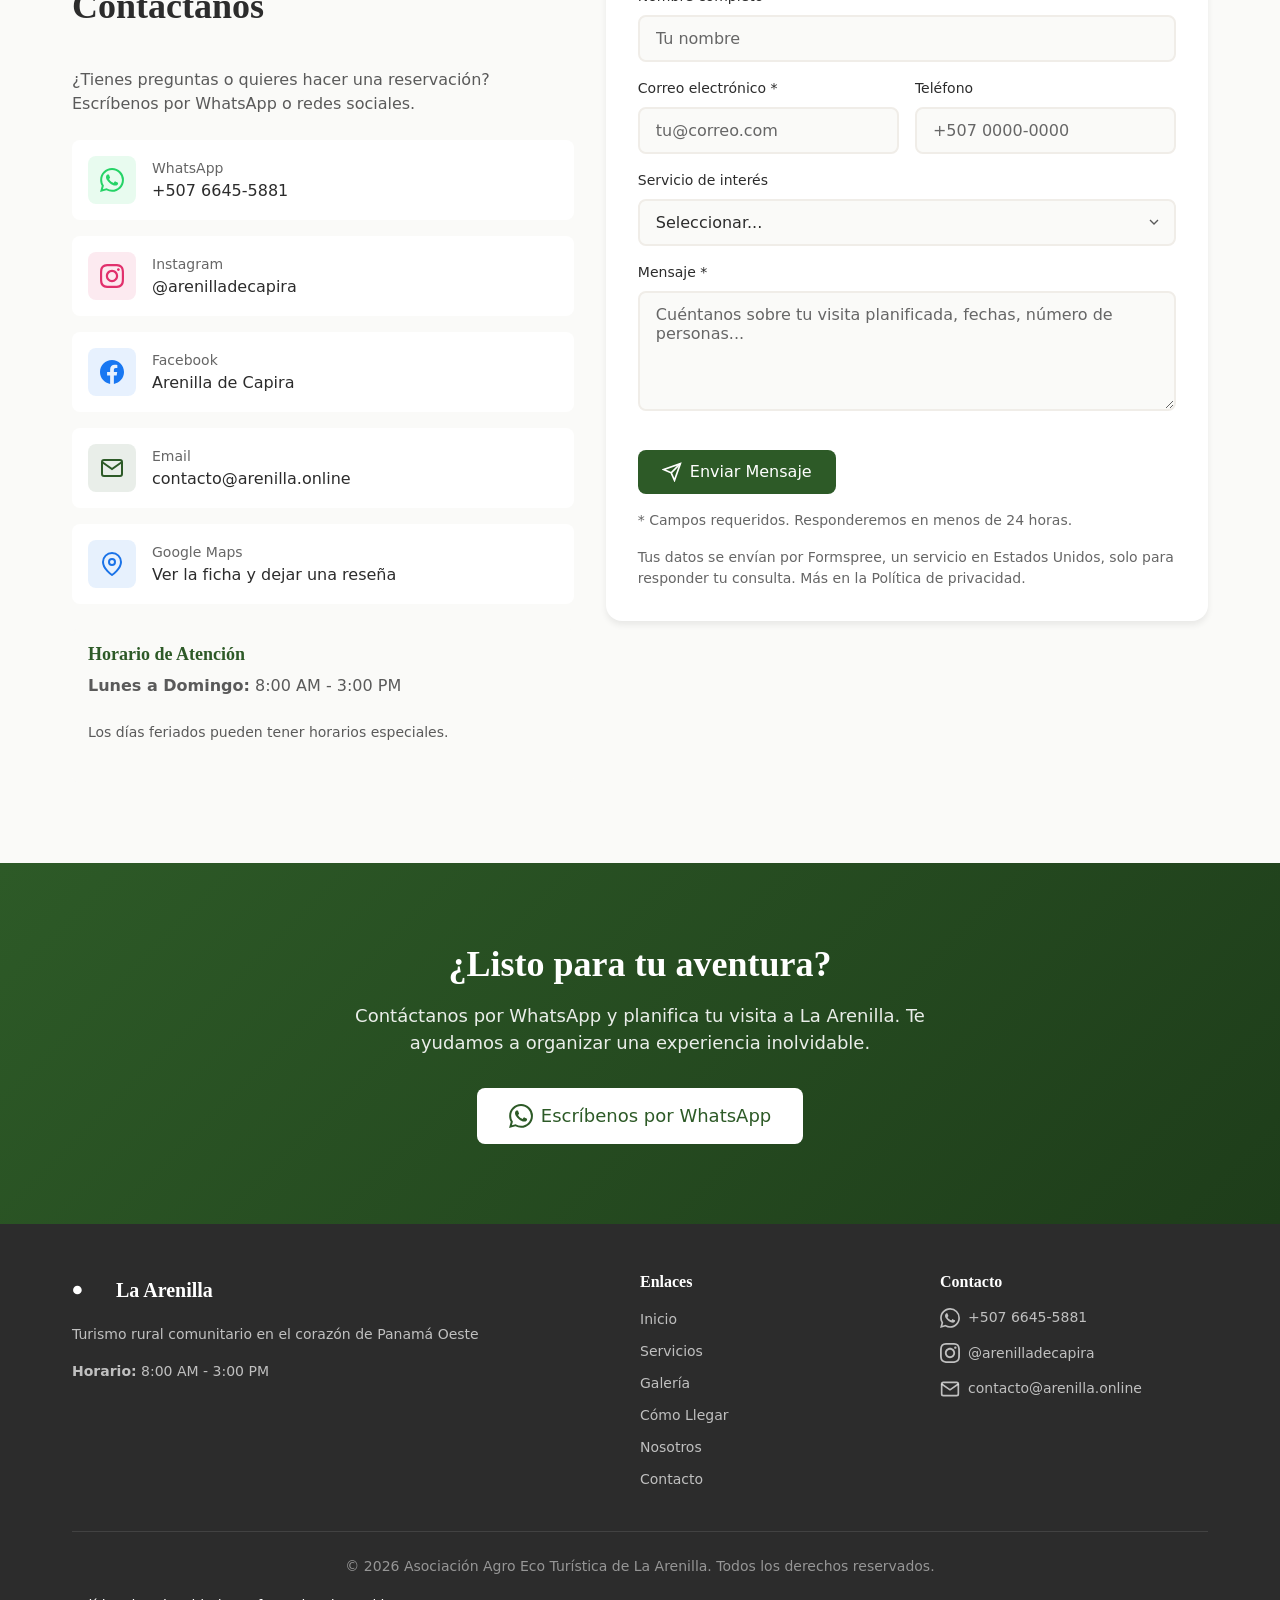
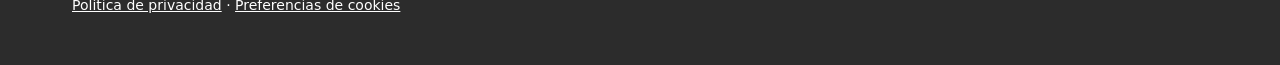
==== commit 6f95e672: "Textos aprobados por Domingo (HUB-2026-10-26-10): descripciones con +507, aviso de cookies, politica" ====
--- a/docs/index.html
+++ b/docs/index.html
@@ -8,7 +8,7 @@
 
     <meta charset="UTF-8">
     <meta name="viewport" content="width=device-width, initial-scale=1.0">
-    <meta name="description" content="Turismo rural comunitario en La Arenilla, Capira, Panamá Oeste: cascada, cabaña, camping, guías, comida criolla y productos del campo. WhatsApp 6645-5881.">
+    <meta name="description" content="Turismo rural en La Arenilla, Capira, Panamá Oeste: cascada, cabaña, camping, guías, comida criolla y productos del campo. WhatsApp +507 6645-5881.">
     <meta name="keywords" content="turismo rural Panamá, ecoturismo Capira, camping Panamá Oeste, agroturismo Panamá, cabaña rural Panamá, cascada La Arenilla">
     <meta name="author" content="Asociación Agro Eco Turística de La Arenilla">
     <meta name="robots" content="index, follow">
@@ -143,7 +143,7 @@
                     Escápate a nuestra cascada, hospédate en la cabaña y disfruta 
                     de la gastronomía criolla en el corazón de Capira.
                 </p>
-                <p class="hero__datos">Abierto todos los días de 8:00 a. m. a 3:00 p. m. · Cirí Grande, Capira · WhatsApp 6645-5881</p>
+                <p class="hero__datos">Abierto todos los días de 8:00 a. m. a 3:00 p. m. · Cirí Grande, Capira · WhatsApp +507 6645-5881</p>
                 <div class="hero__actions">
                     <a href="#servicios" class="btn btn--primary">Explorar Servicios</a>
                     <a href="https://wa.me/50766455881?text=Hola,%20me%20interesa%20visitar%20La%20Arenilla" 
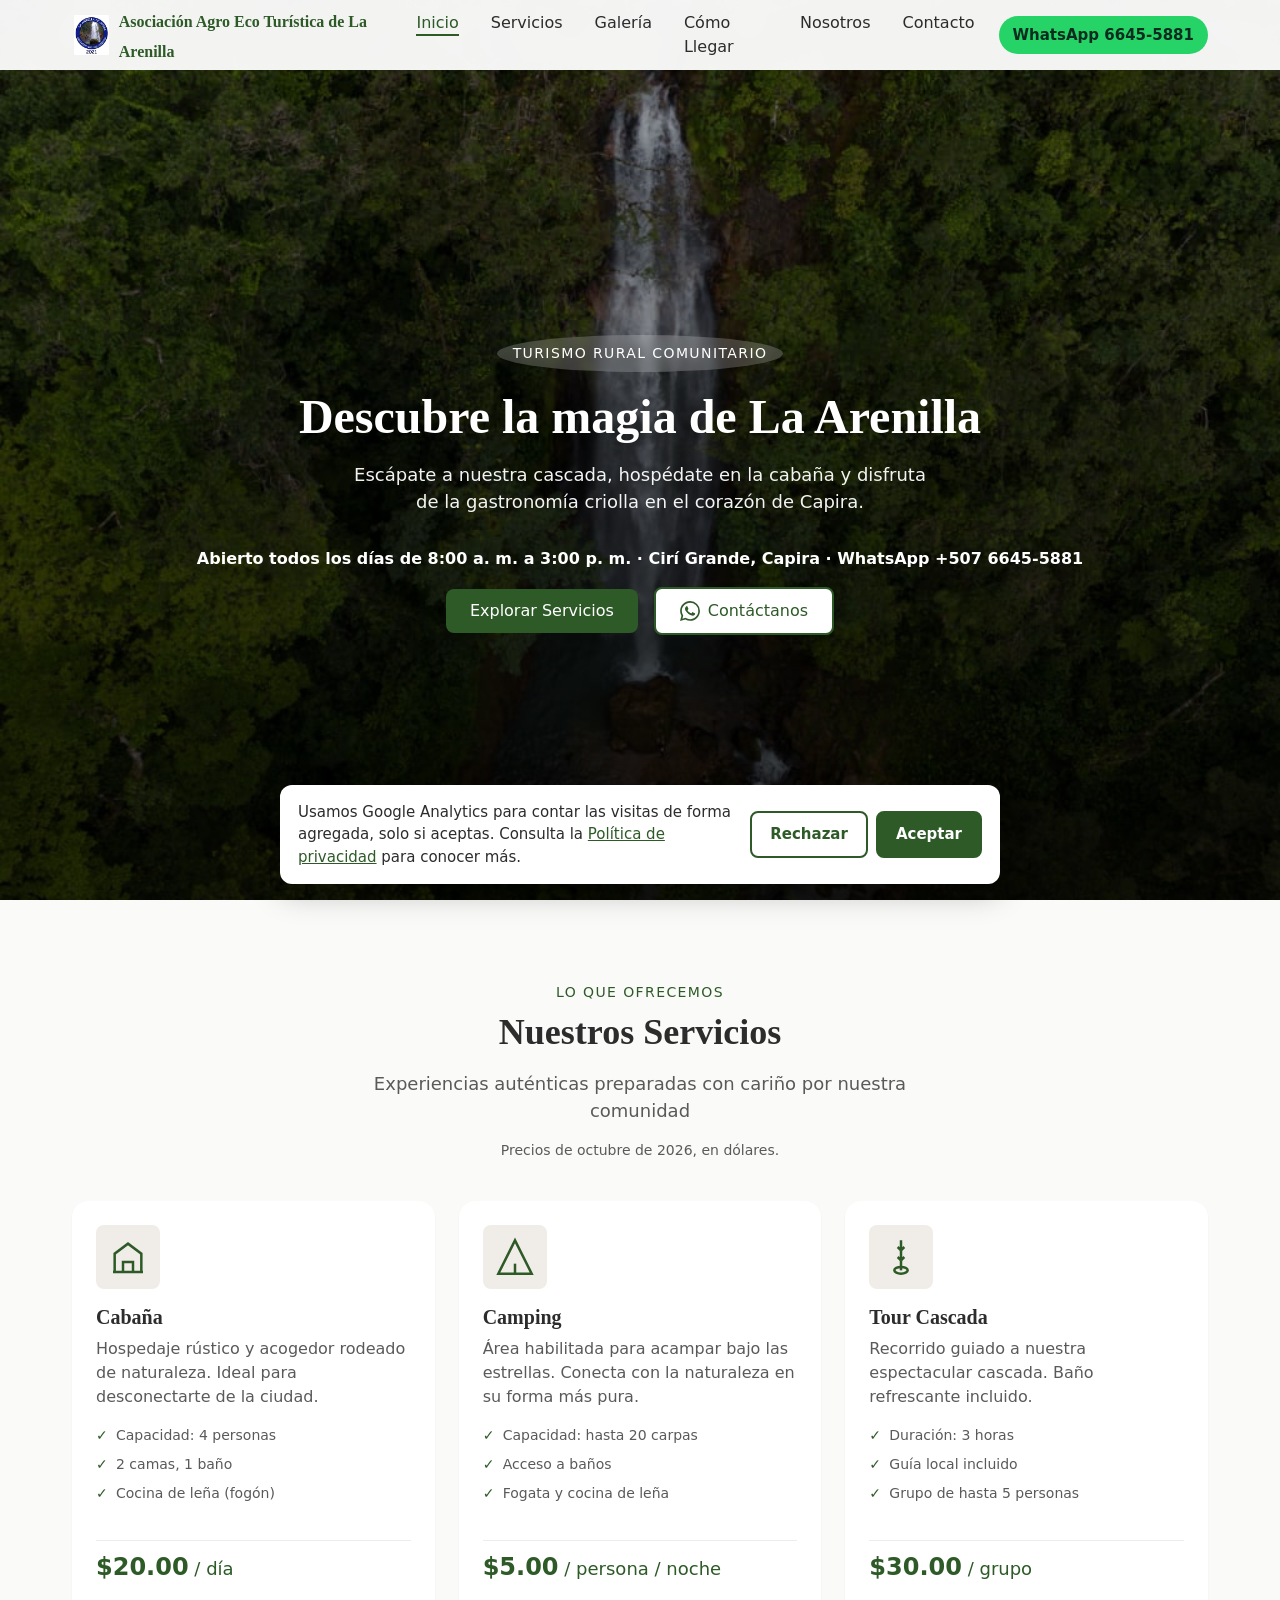
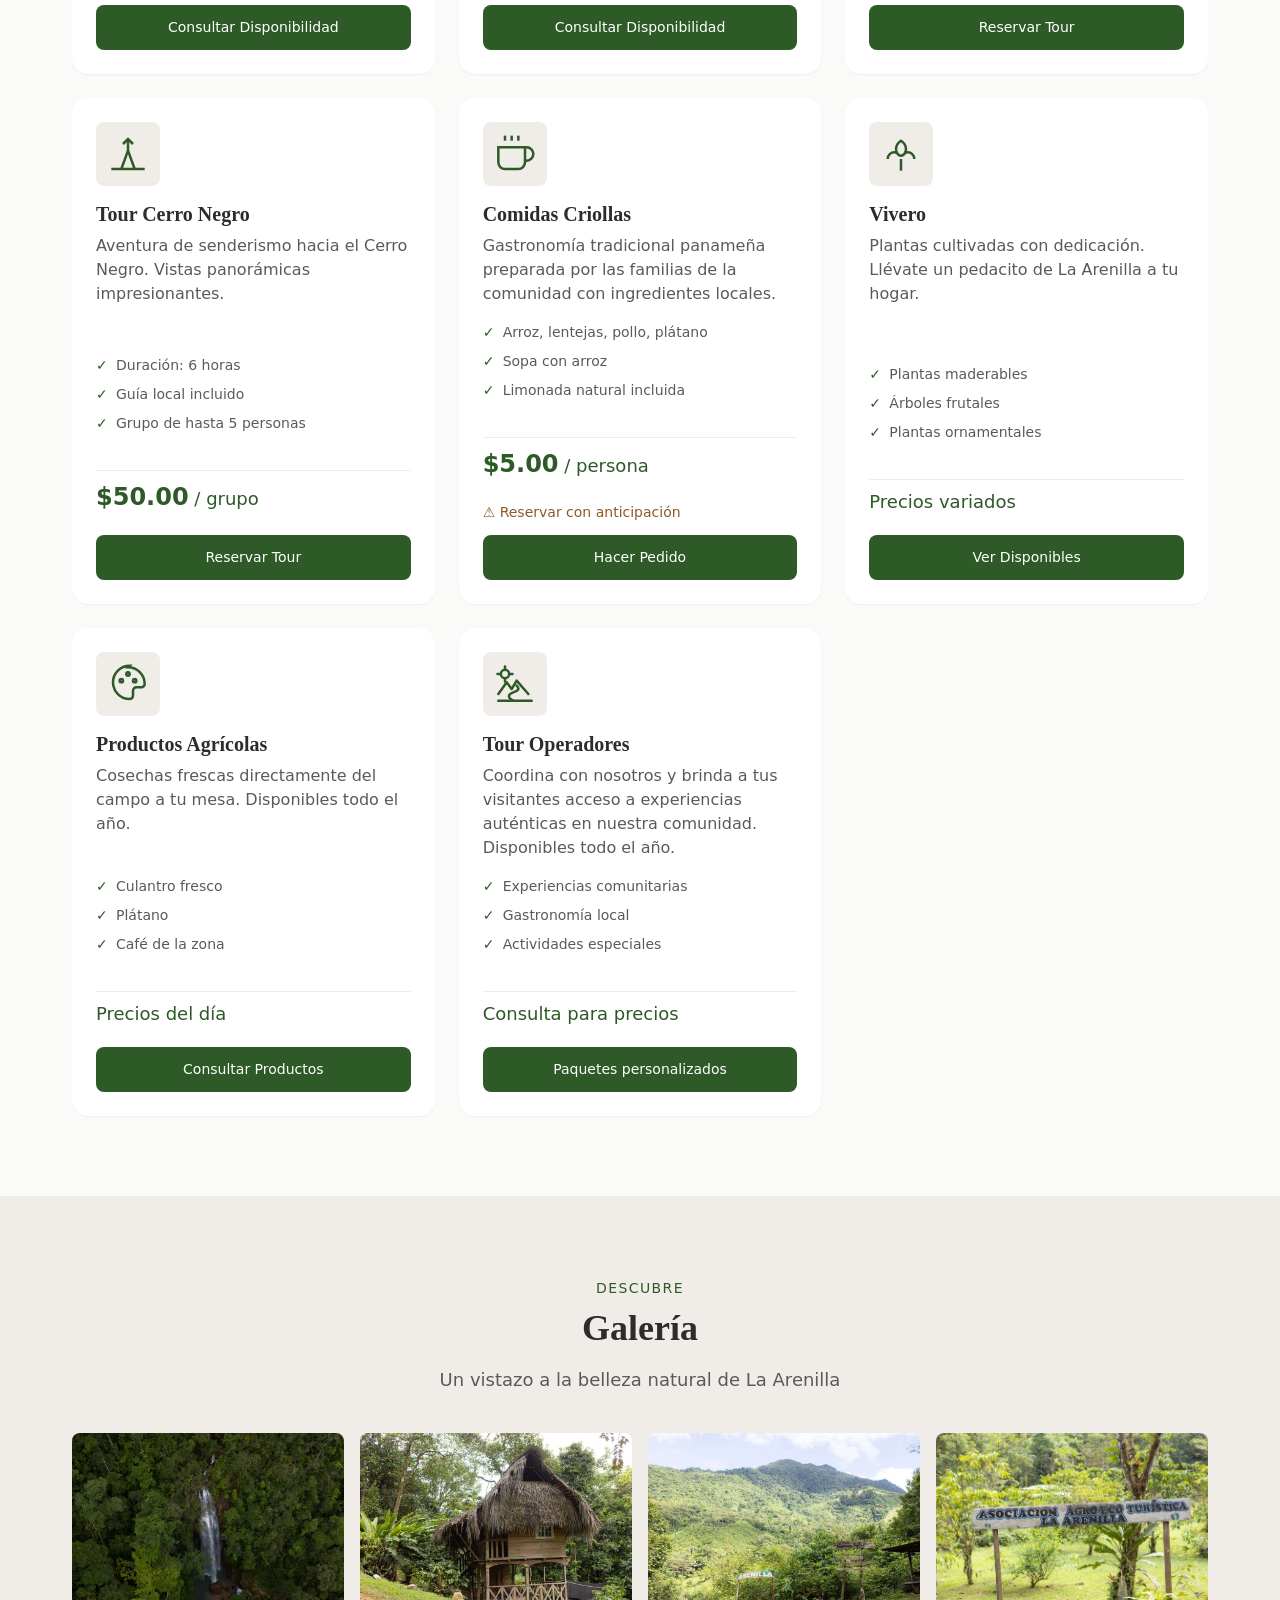
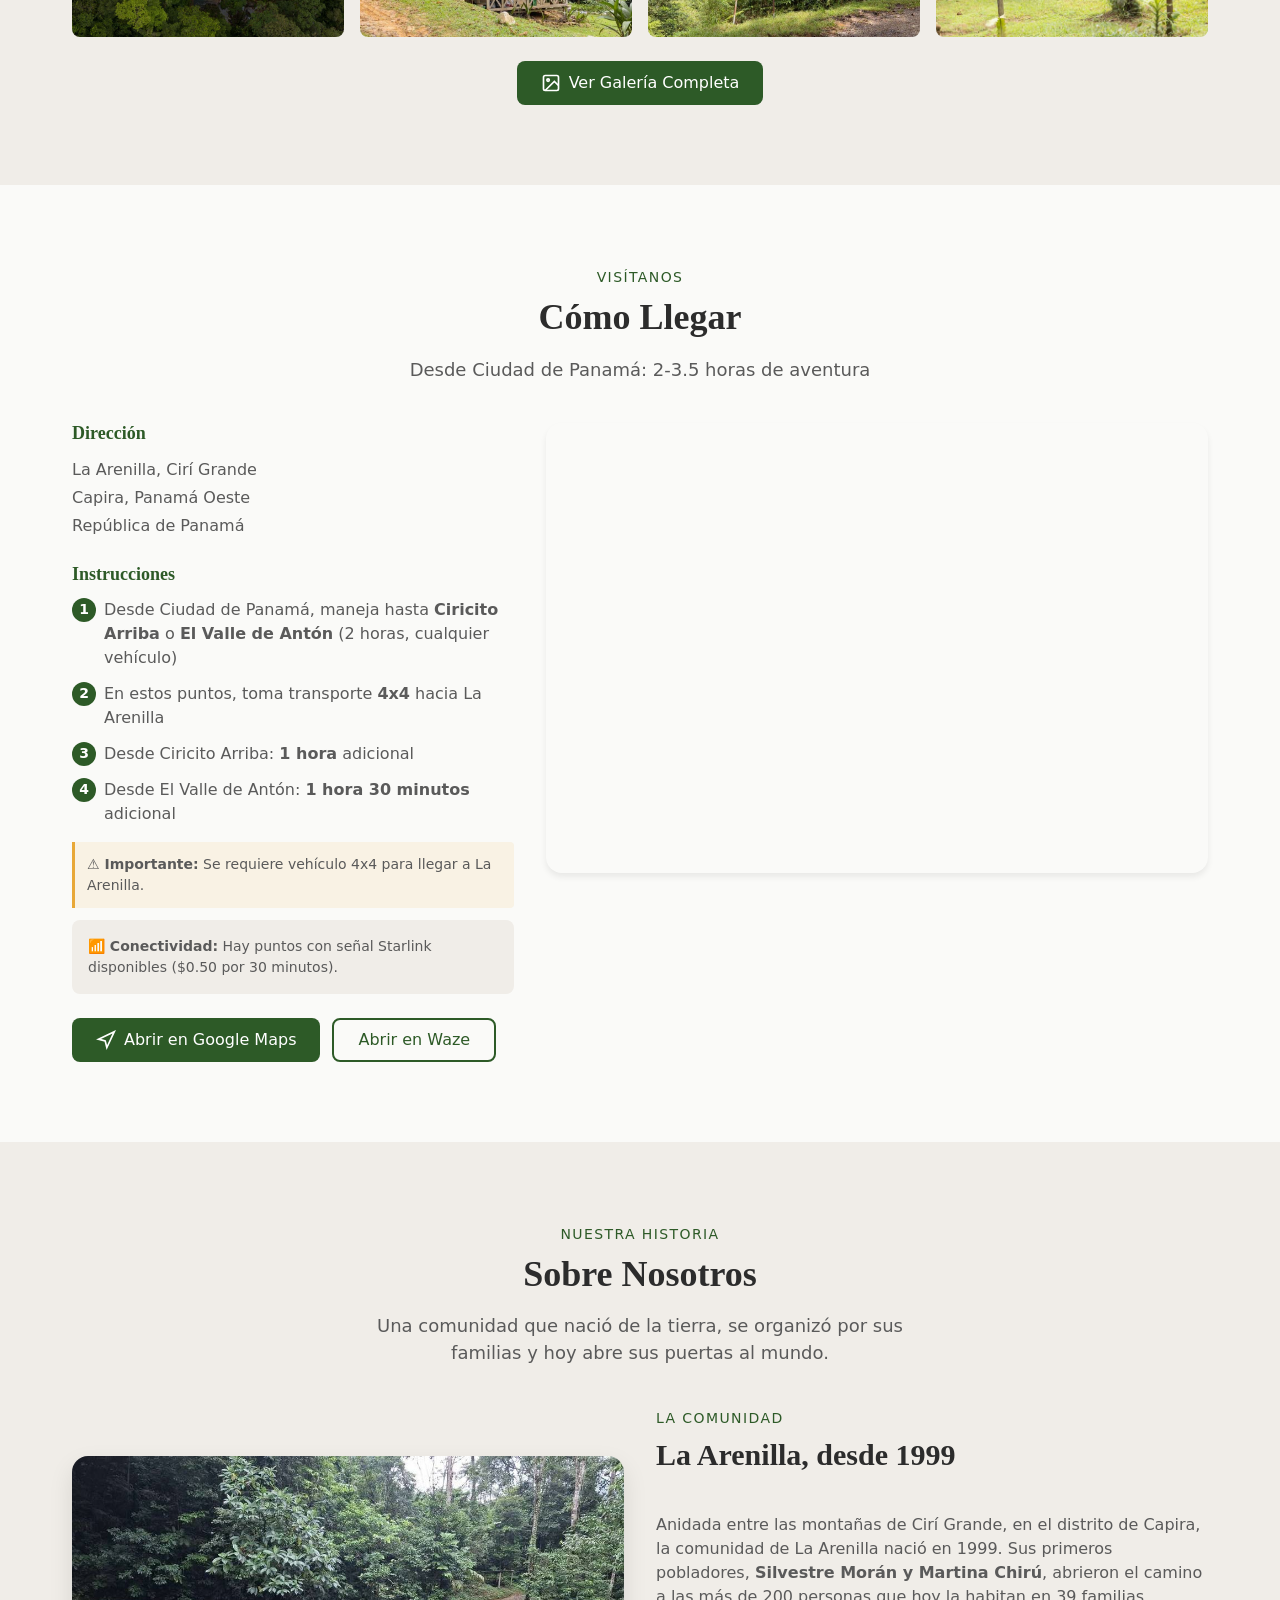
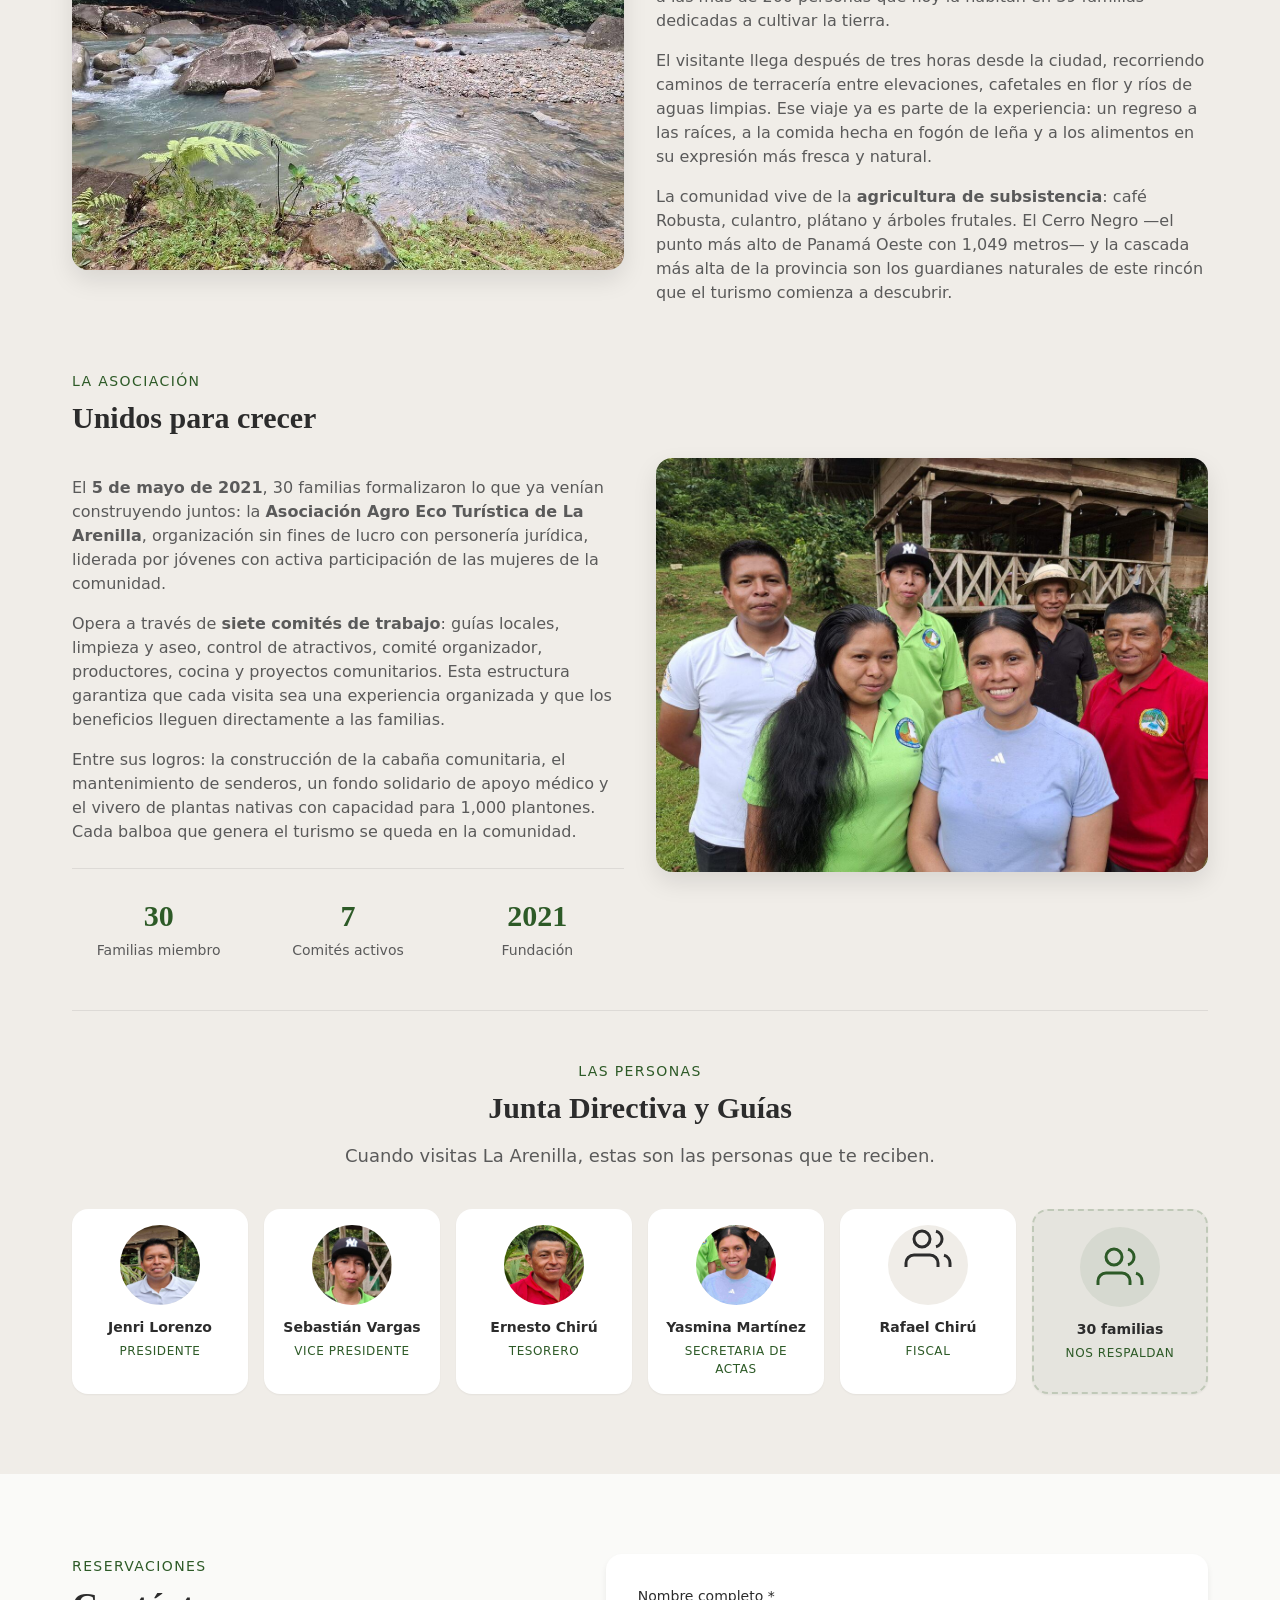
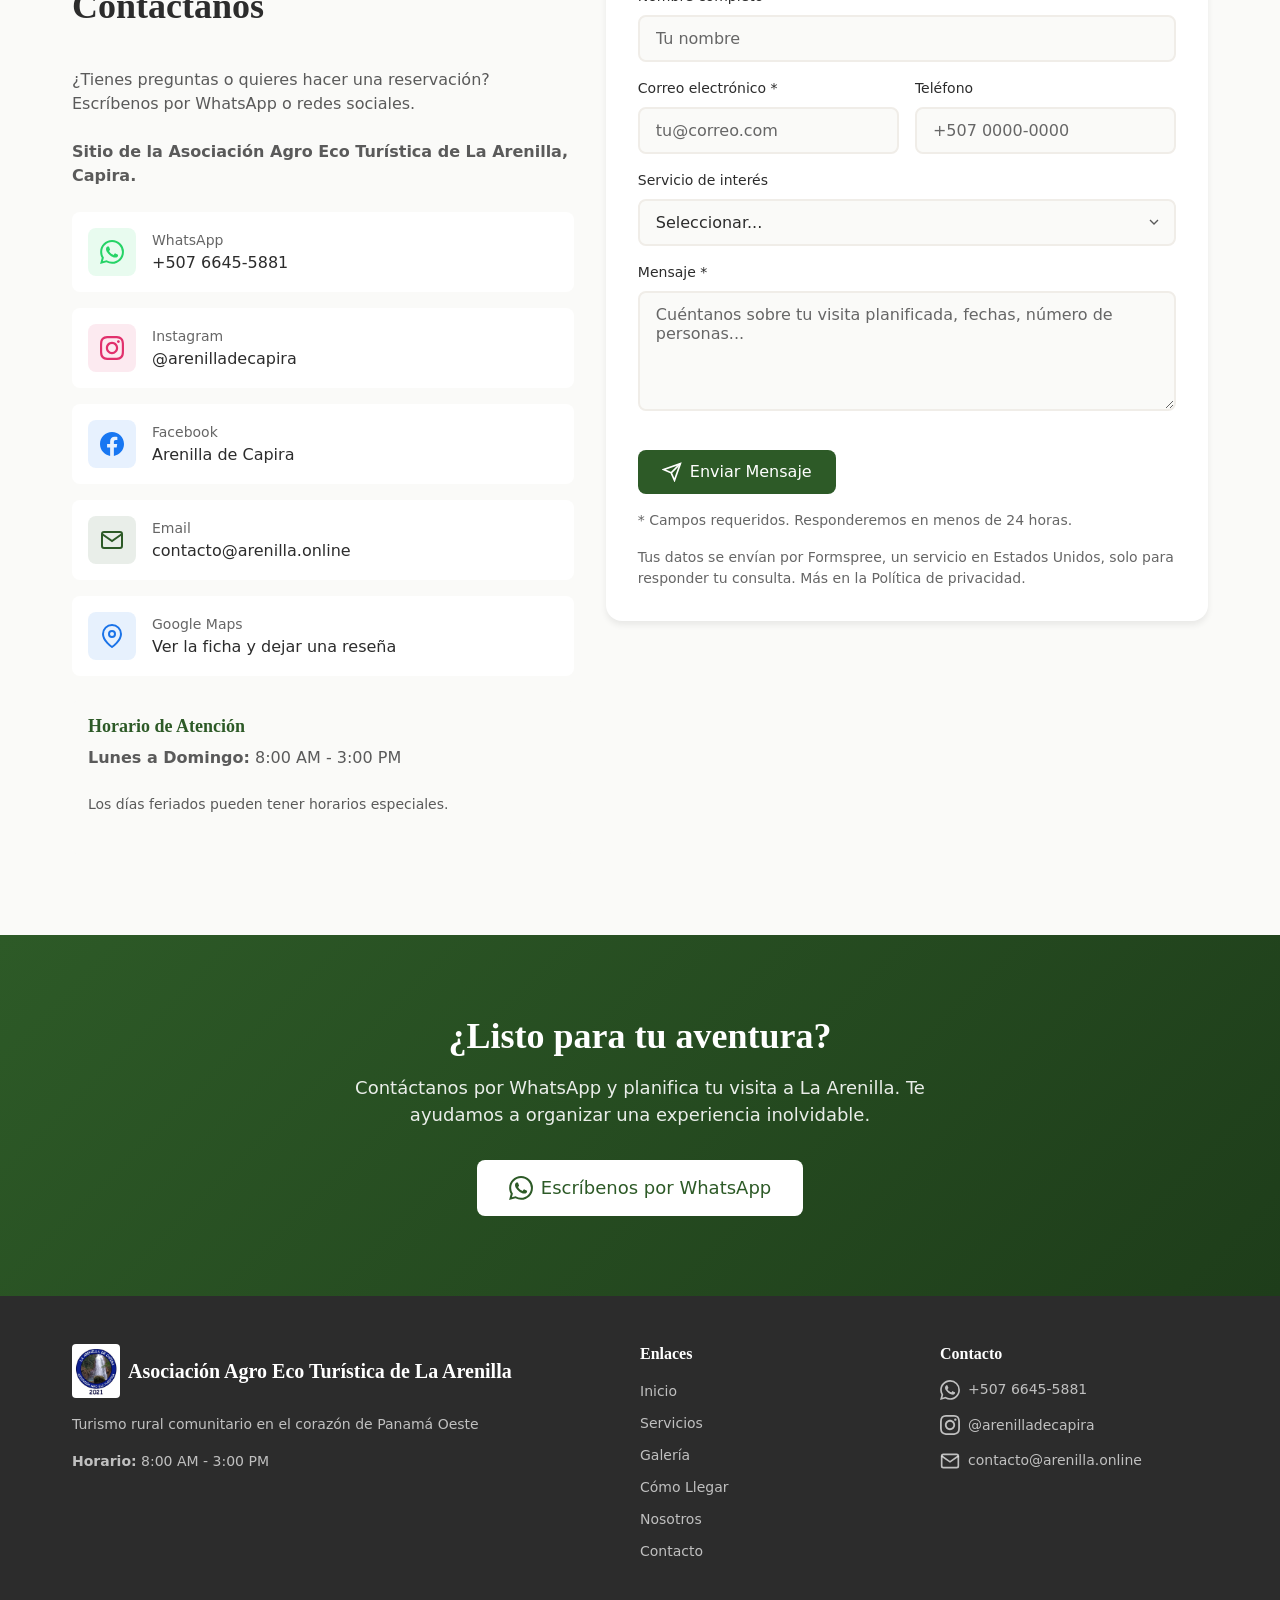
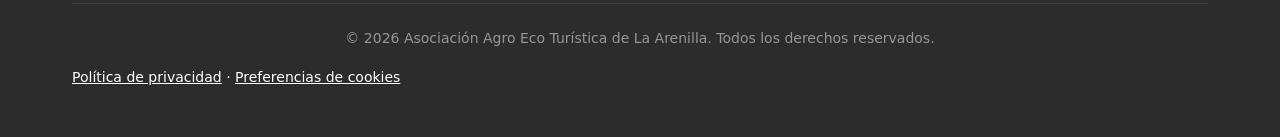
==== commit 5ca2f2c8: "Nombre completo de la asociacion y logo oficial en encabezado, pie, titulos, contacto (HUB-2026-10-2" ====
--- a/docs/index.html
+++ b/docs/index.html
@@ -8,13 +8,13 @@
 
     <meta charset="UTF-8">
     <meta name="viewport" content="width=device-width, initial-scale=1.0">
-    <meta name="description" content="Turismo rural en La Arenilla, Capira, Panamá Oeste: cascada, cabaña, camping, guías, comida criolla y productos del campo. WhatsApp +507 6645-5881.">
+    <meta name="description" content="Turismo rural en La Arenilla, Capira, Panamá Oeste: cascada, cabaña, camping, guías, comida criolla y productos del campo. WhatsApp +507 6645-5881. Sitio de la Asociación Agro Eco Turística de La Arenilla.">
     <meta name="keywords" content="turismo rural Panamá, ecoturismo Capira, camping Panamá Oeste, agroturismo Panamá, cabaña rural Panamá, cascada La Arenilla">
     <meta name="author" content="Asociación Agro Eco Turística de La Arenilla">
     <meta name="robots" content="index, follow">
     
     <!-- Open Graph -->
-    <meta property="og:title" content="La Arenilla - Turismo Rural Comunitario">
+    <meta property="og:title" content="Asociación Agro Eco Turística de La Arenilla - Turismo Rural Comunitario">
     <meta property="og:description" content="Vive la experiencia del campo panameño. Cascada, cabaña, camping, guías turísticos y gastronomía criolla en Capira.">
     <meta property="og:image" content="https://arenilla.online/assets/img/og-arenilla-1200x630.jpg">
     <meta property="og:image:width" content="1200">
@@ -33,7 +33,7 @@
     <!-- CSS -->
     <link rel="stylesheet" href="css/styles.css">
     
-    <title>La Arenilla | Turismo Rural en Capira, Panamá</title>
+    <title>Asociación Agro Eco Turística de La Arenilla | Turismo Rural en Capira, Panamá</title>
     
     <!-- Schema.org - Negocio Local -->
     <script type="application/ld+json">
@@ -79,8 +79,8 @@
     <header class="header" id="header">
         <nav class="nav container">
             <a href="#" class="nav__logo">
-                <img src="assets/img/logo.svg" alt="La Arenilla" class="nav__logo-img">
-                <span class="nav__logo-text">La Arenilla</span>
+                <img src="assets/img/galeria/comunidad/logo_asociacion.jpg" alt="Logo de la Asociación Agro Eco Turística de La Arenilla" class="nav__logo-img">
+                <span class="nav__logo-text"><span class="nombre-completo">Asociación Agro Eco Turística de La Arenilla</span><span class="nombre-corto">Asociación La Arenilla</span></span>
             </a>
             
             <div class="nav__menu" id="nav-menu">
@@ -762,6 +762,9 @@
                             ¿Tienes preguntas o quieres hacer una reservación? 
                             Escríbenos por WhatsApp o redes sociales.
                         </p>
+                        <p class="contacto__asociacion">
+                            Sitio de la Asociación Agro Eco Turística de La Arenilla, Capira.
+                        </p>
                         
                         <div class="contacto__canales">
                             <a href="https://wa.me/50766455881" class="contacto__canal" target="_blank" rel="noopener noreferrer">
@@ -922,8 +925,8 @@
             <div class="footer__content">
                 <div class="footer__brand">
                     <a href="#" class="footer__logo">
-                        <img src="assets/img/logo.svg" alt="La Arenilla" class="footer__logo-img">
-                        <span class="footer__logo-text">La Arenilla</span>
+                        <img src="assets/img/galeria/comunidad/logo_asociacion.jpg" alt="Logo de la Asociación Agro Eco Turística de La Arenilla" class="footer__logo-img">
+                        <span class="footer__logo-text">Asociación Agro Eco Turística de La Arenilla</span>
                     </a>
                     <p class="footer__tagline">
                         Turismo rural comunitario en el corazón de Panamá Oeste
--- a/docs/css/styles.css
+++ b/docs/css/styles.css
@@ -409,6 +409,27 @@
 .nav__logo-img {
     width: 40px;
     height: 40px;
+    object-fit: contain;
+    border-radius: 4px;
+}
+
+.nav__logo-text .nombre-completo {
+    display: none;
+}
+
+.nav__logo-text .nombre-corto {
+    font-size: var(--text-base);
+}
+
+@media (min-width: 1024px) {
+    .nav__logo-text .nombre-completo {
+        display: inline;
+        font-size: var(--text-base);
+    }
+
+    .nav__logo-text .nombre-corto {
+        display: none;
+    }
 }
 
 .nav__logo-text {
@@ -1139,9 +1160,12 @@
 }
 
 .footer__logo-img {
-    width: 36px;
-    height: 36px;
-    filter: brightness(0) invert(1);
+    width: 48px;
+    height: 54px;
+    object-fit: contain;
+    background: #fff;
+    border-radius: 4px;
+    padding: 2px;
 }
 
 .footer__logo-text {
@@ -1765,3 +1789,7 @@
 
 /* Escritorio: menu a la derecha del logo y boton de WhatsApp al final (26-oct-2026) */
 @media (min-width: 768px) { .nav__menu { margin-left: auto; } .nav__wa { margin-left: var(--space-6); margin-right: 0; } }
+
+.contacto__asociacion {
+    font-weight: var(--font-semibold);
+}
